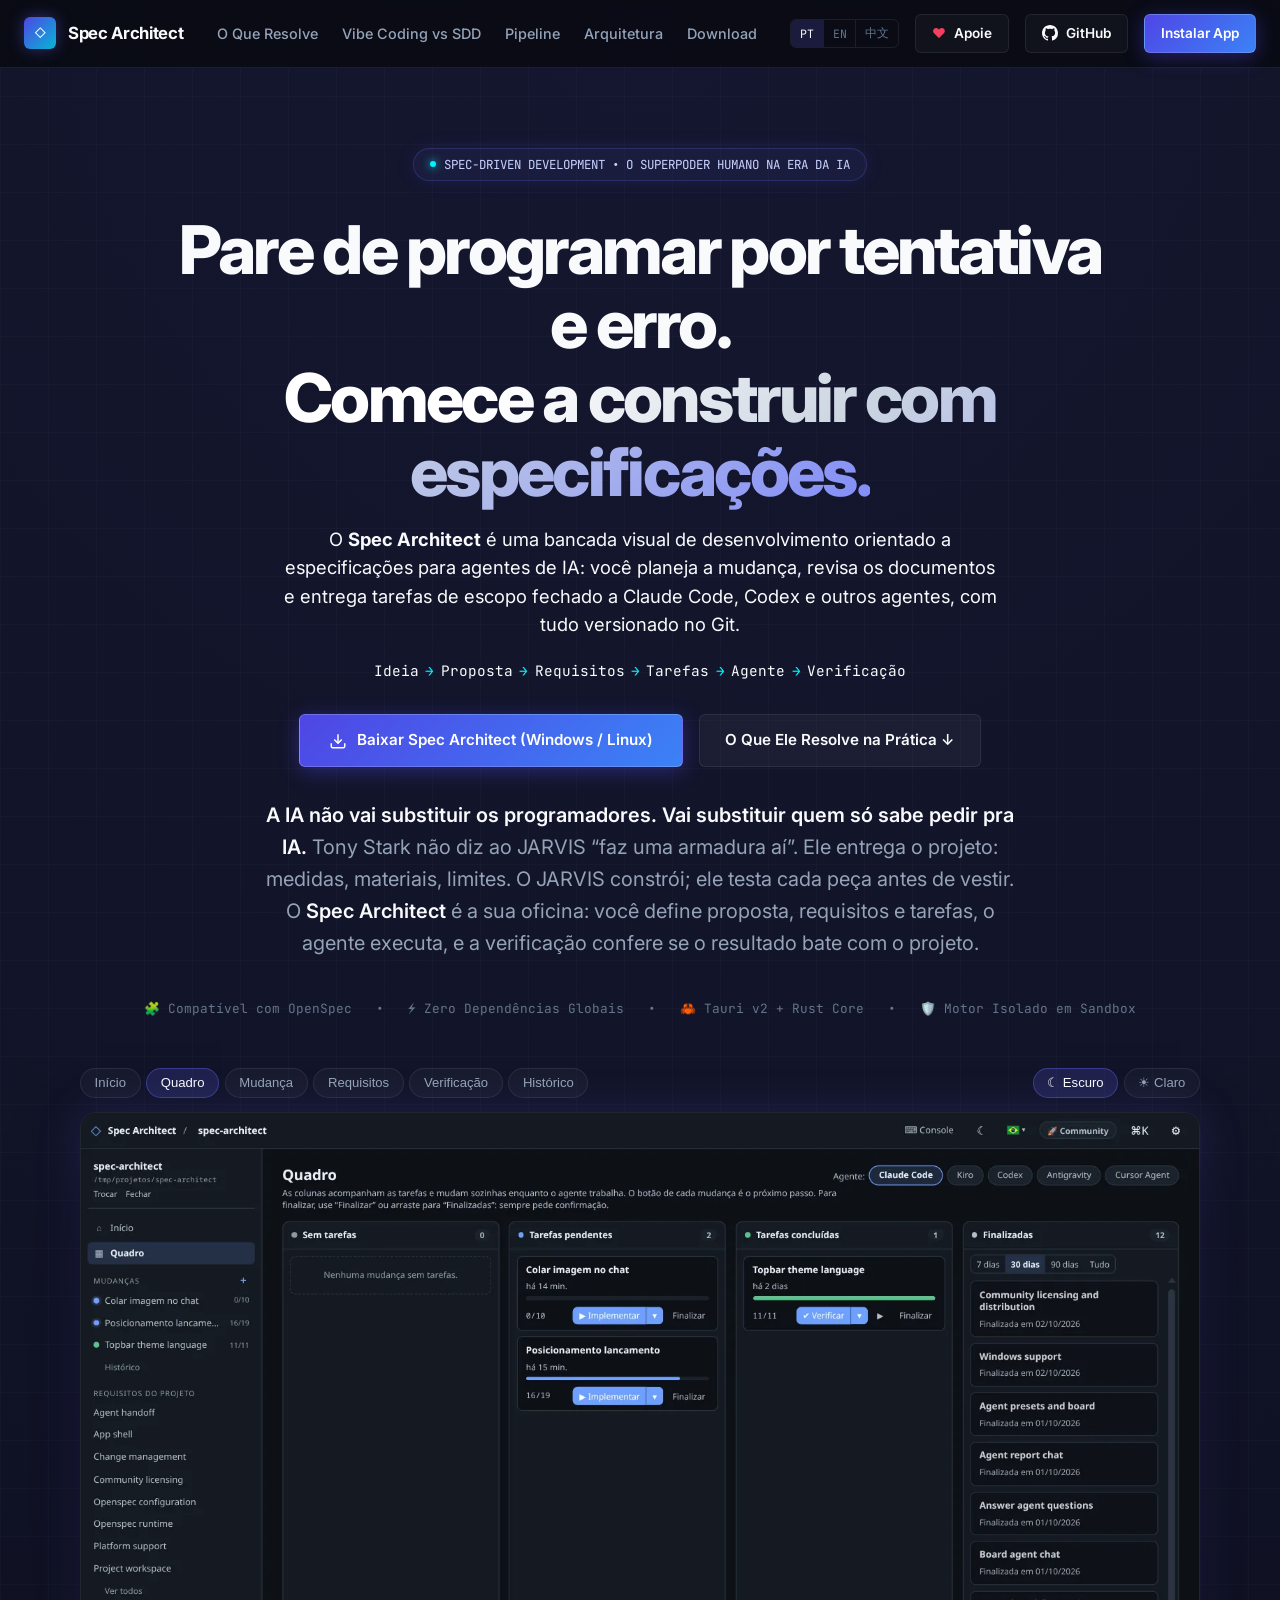
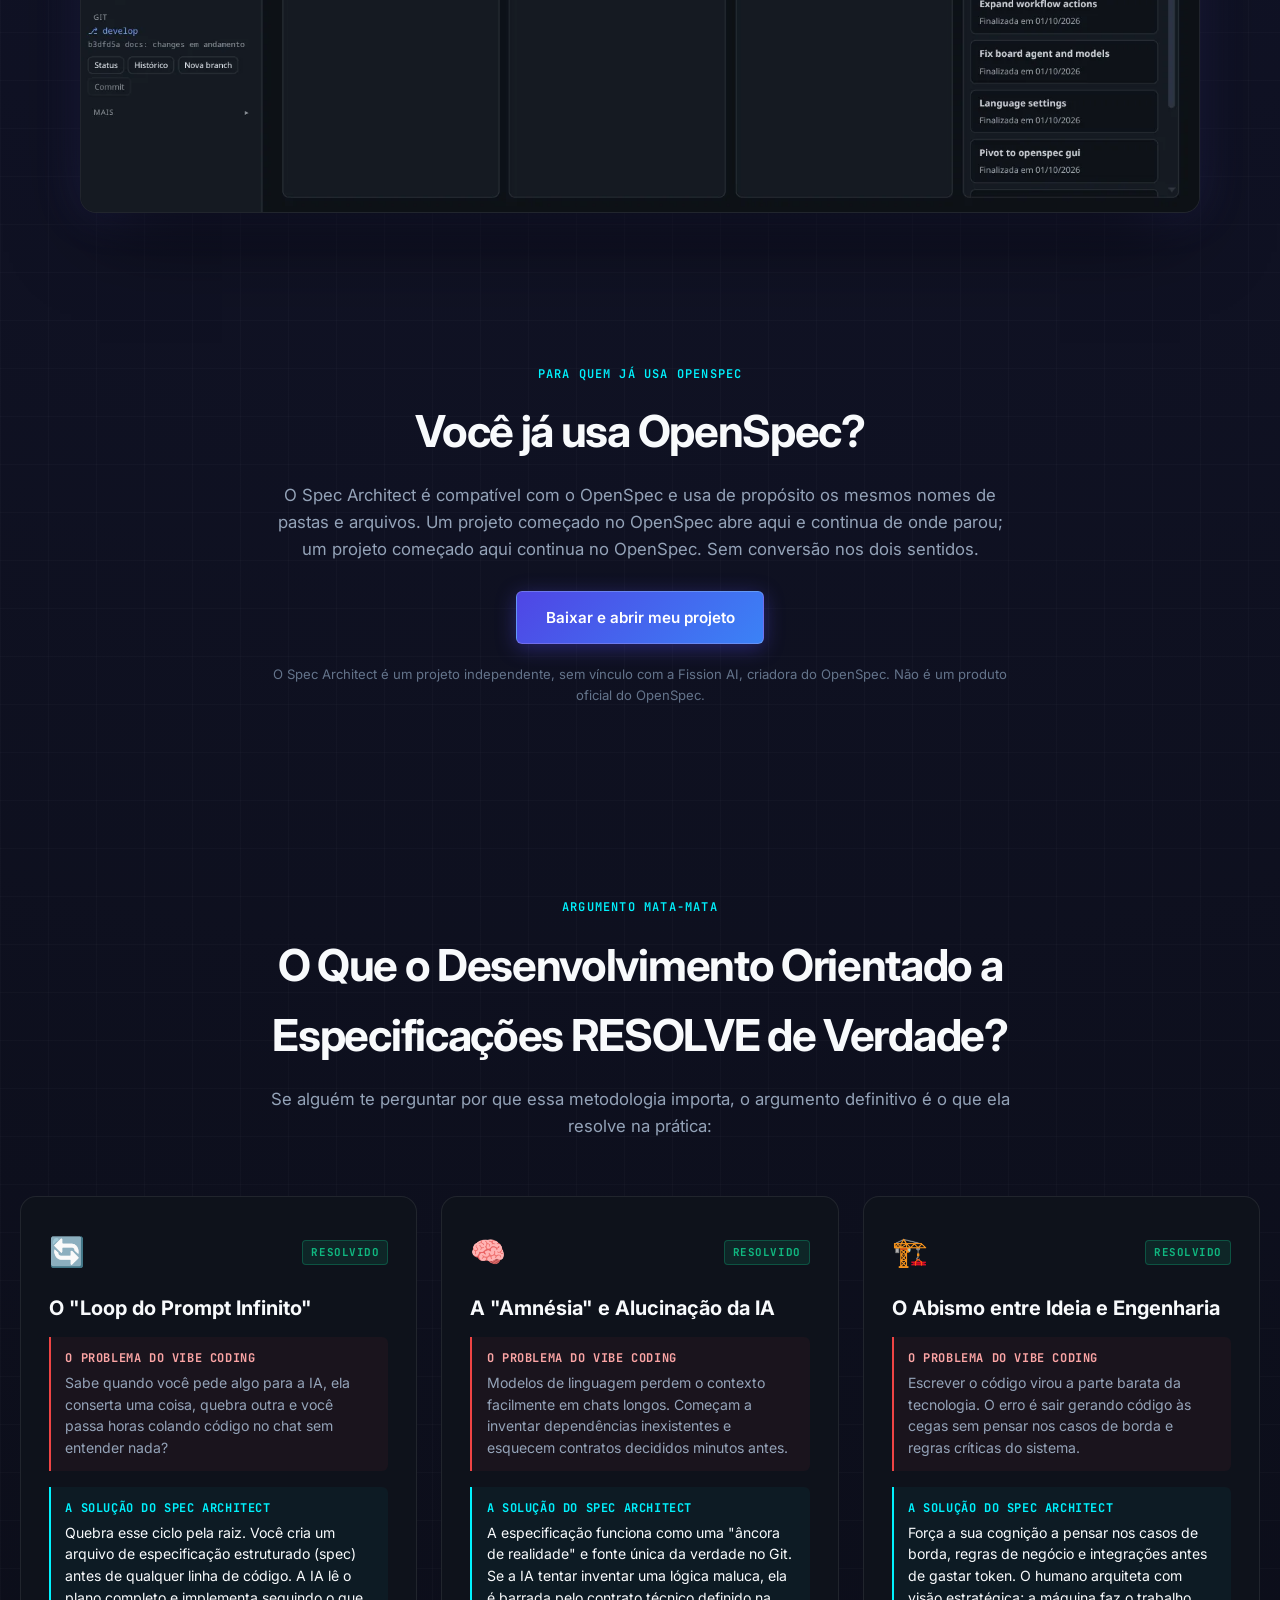
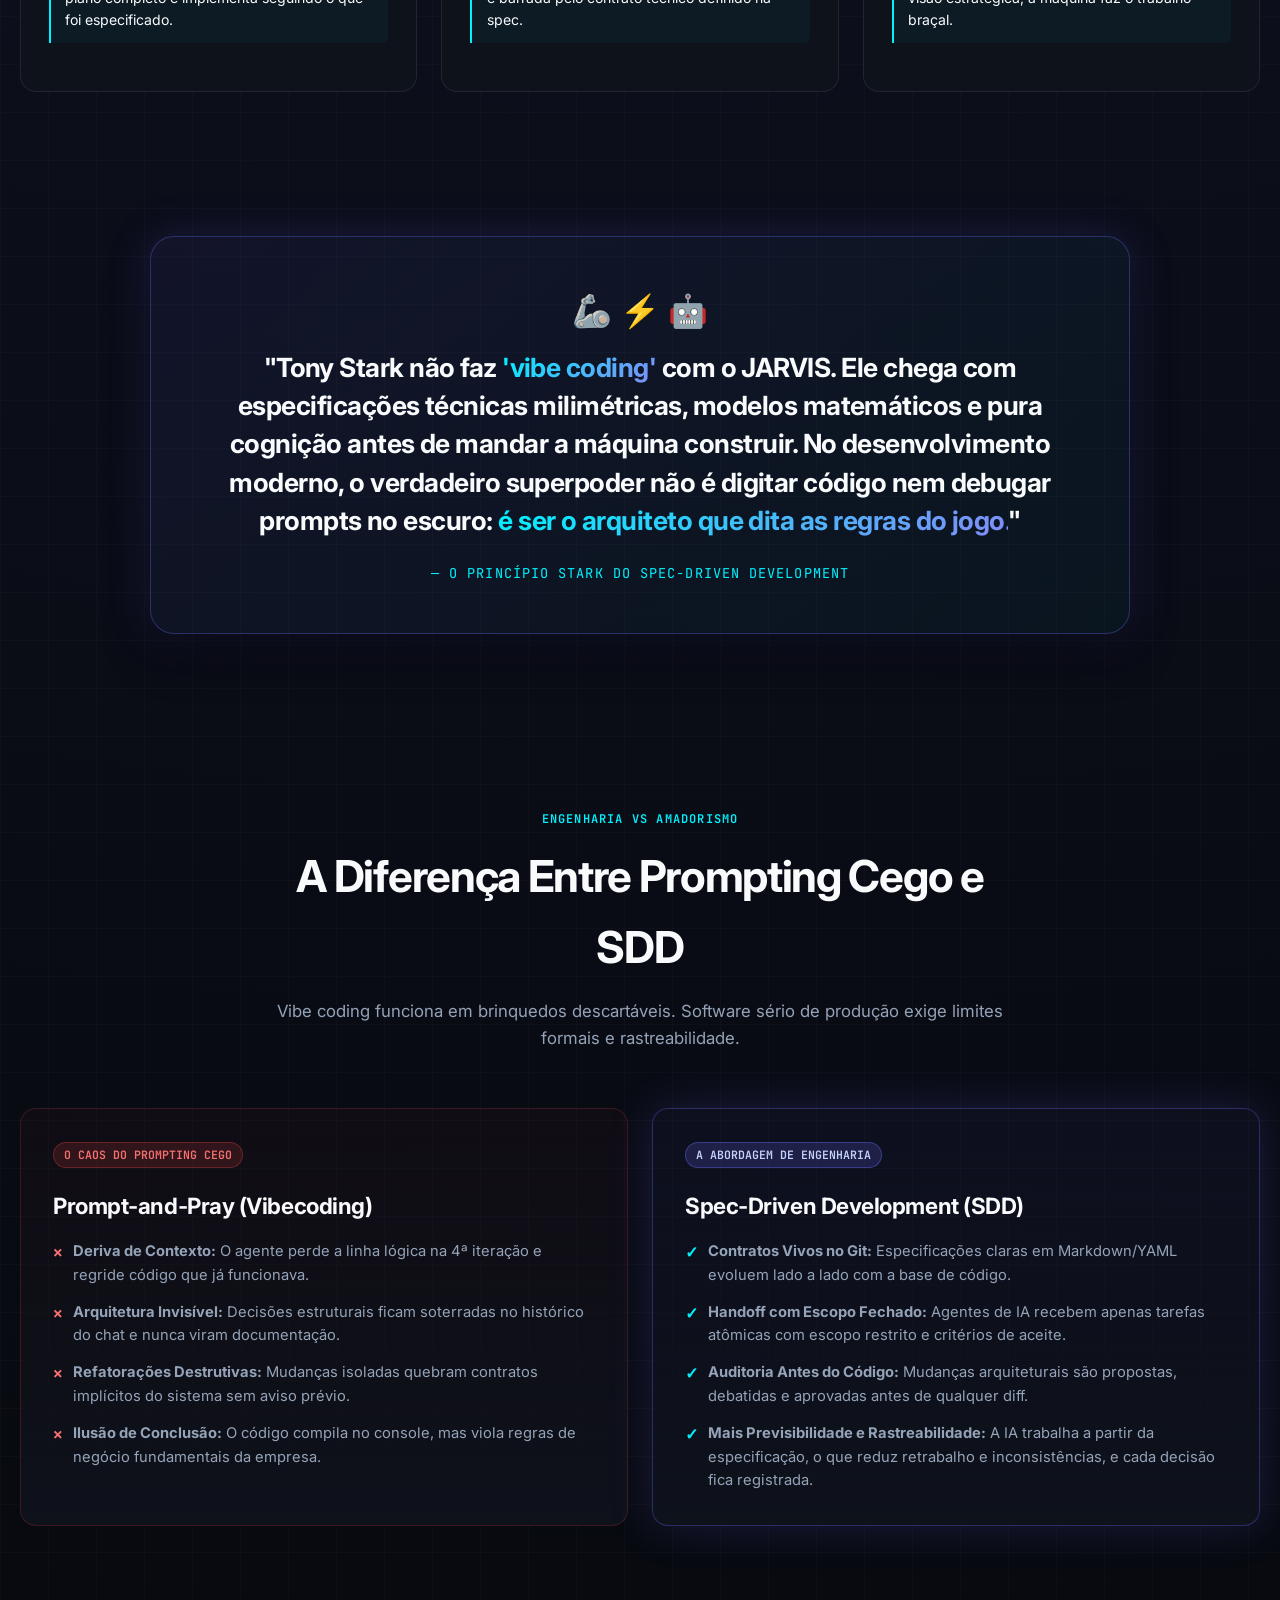
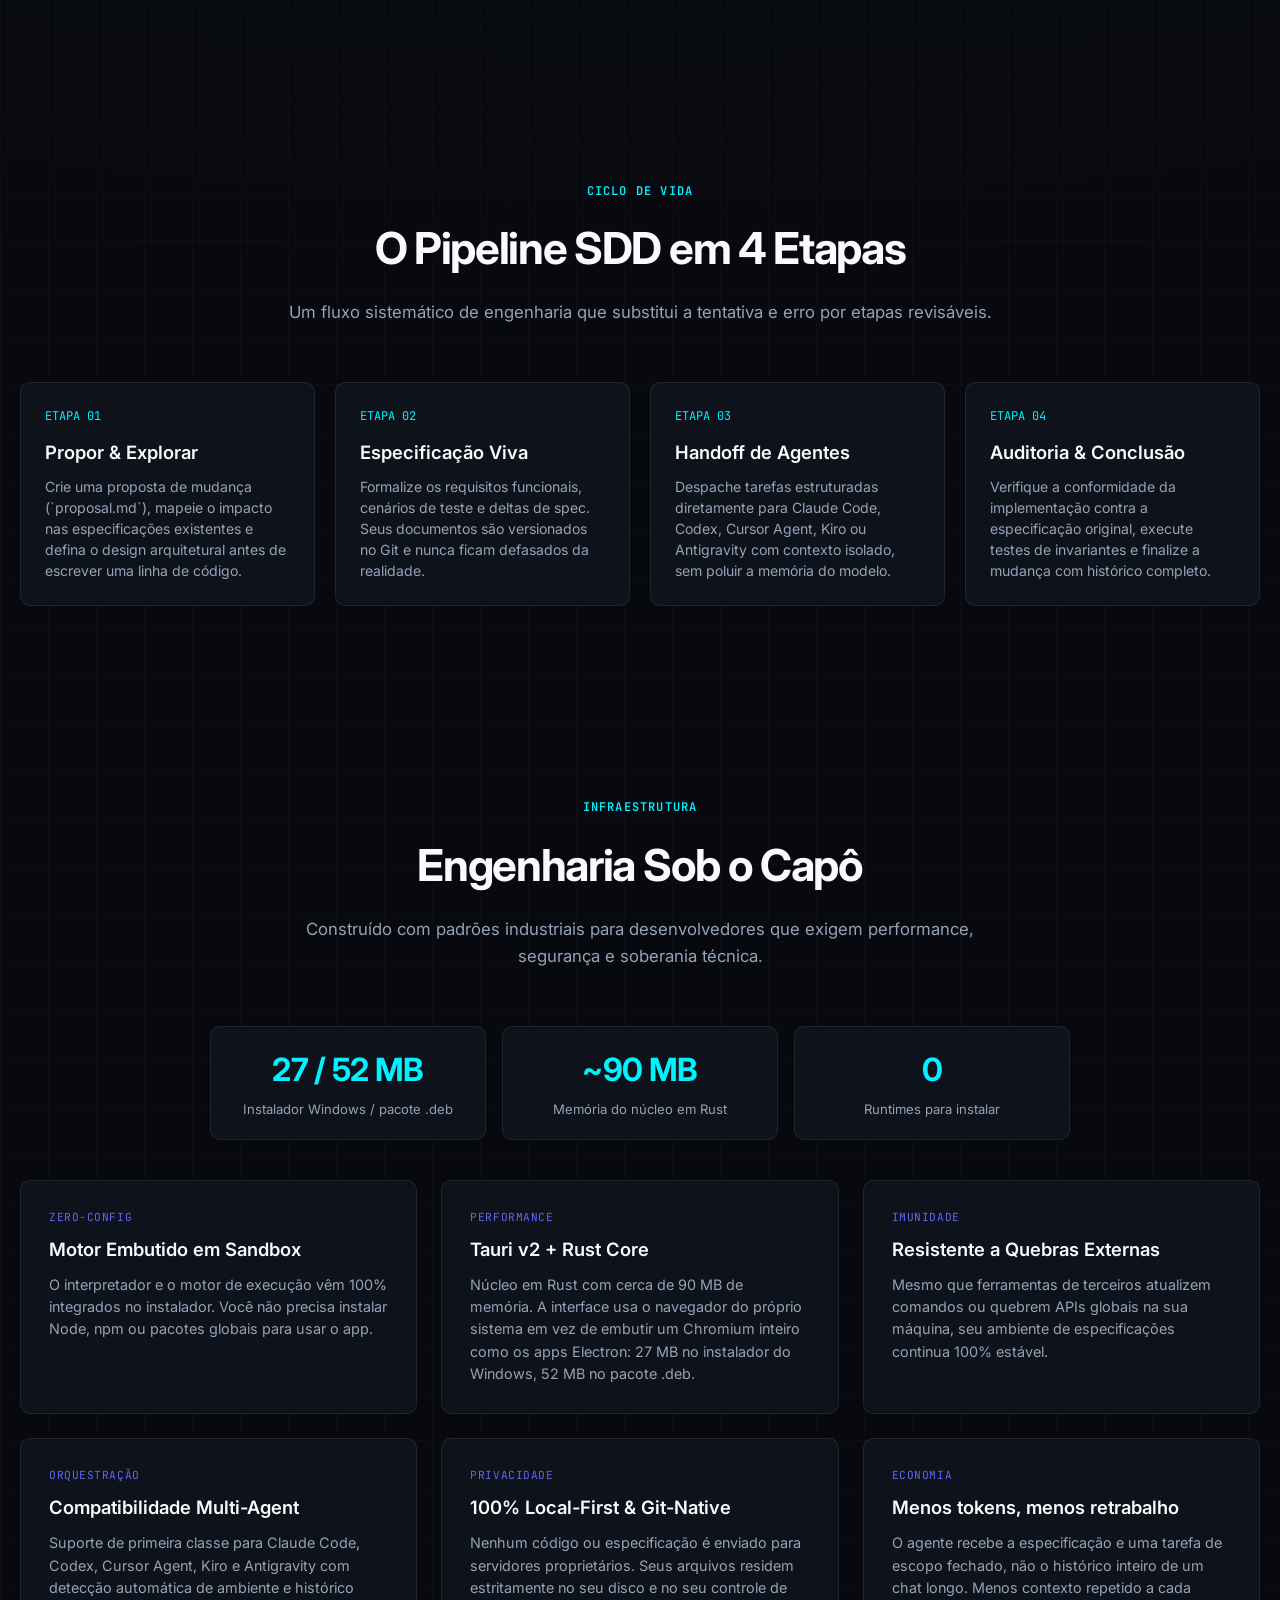
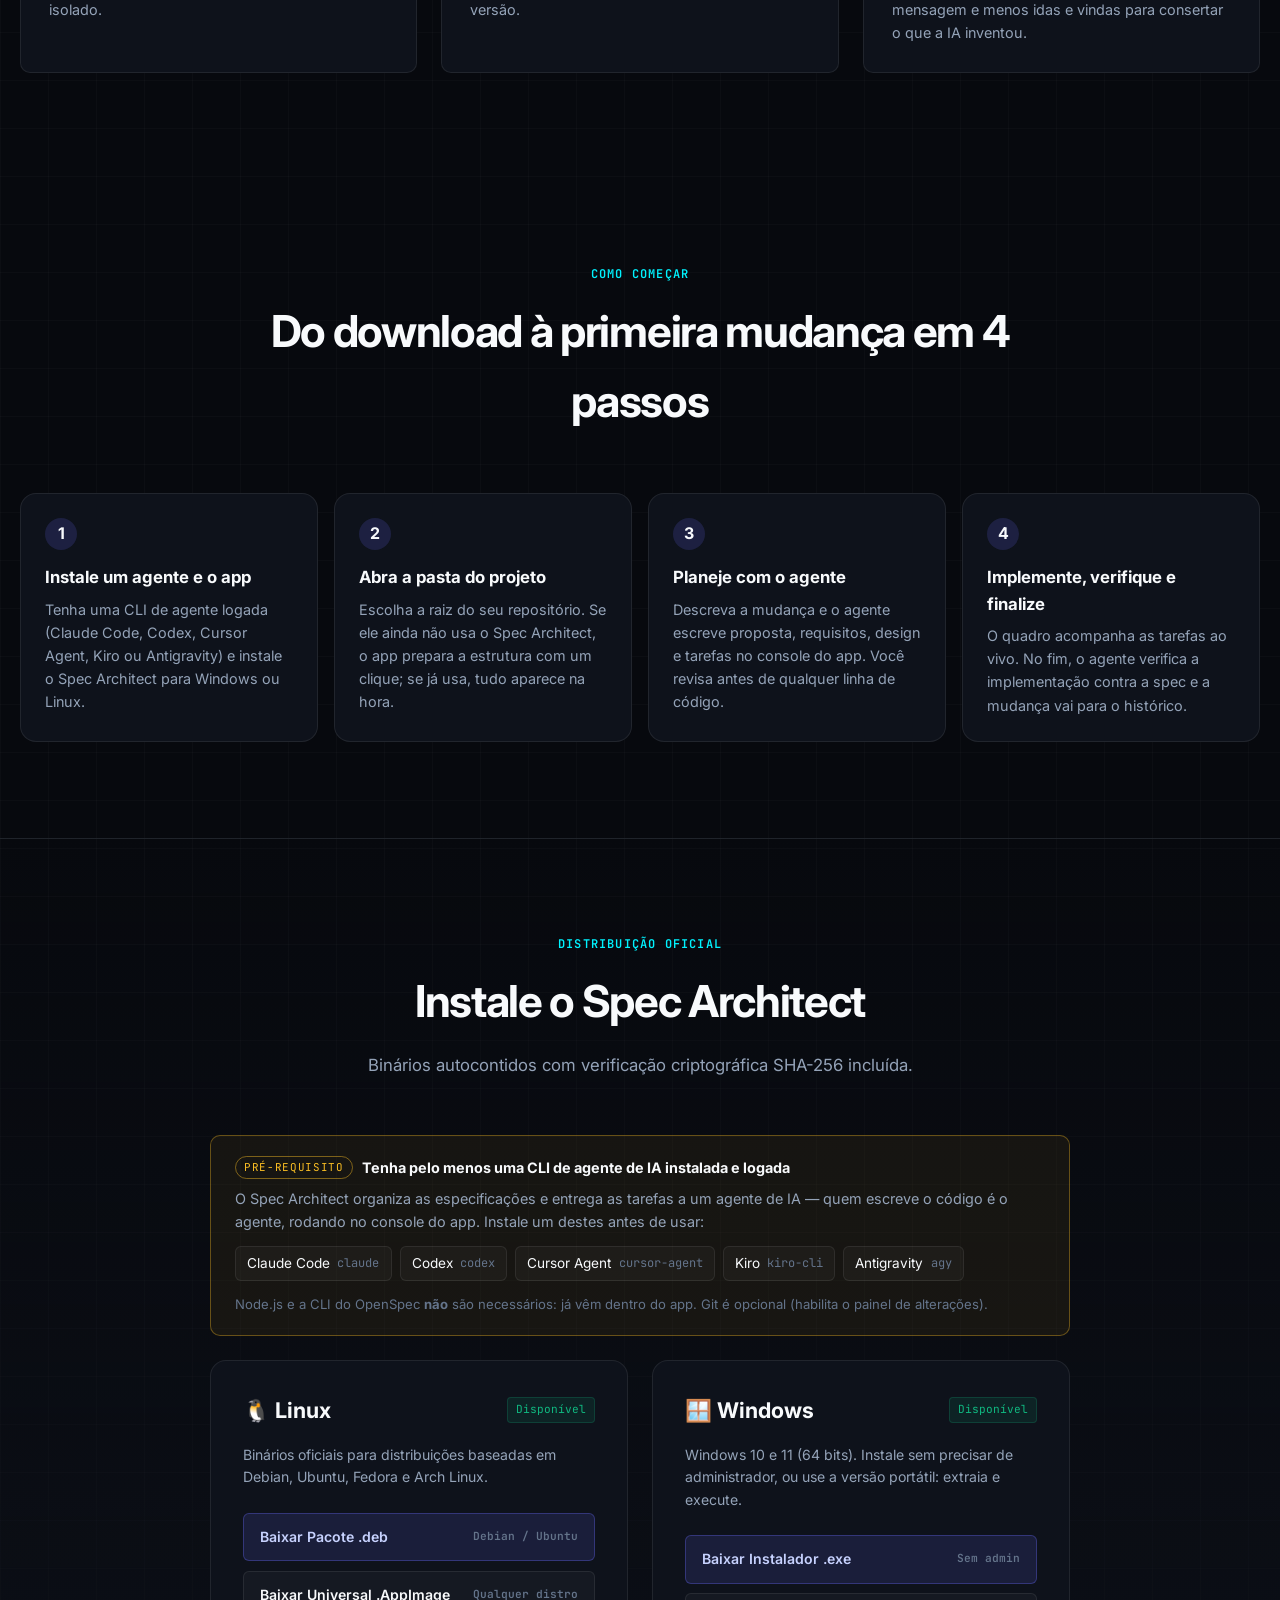
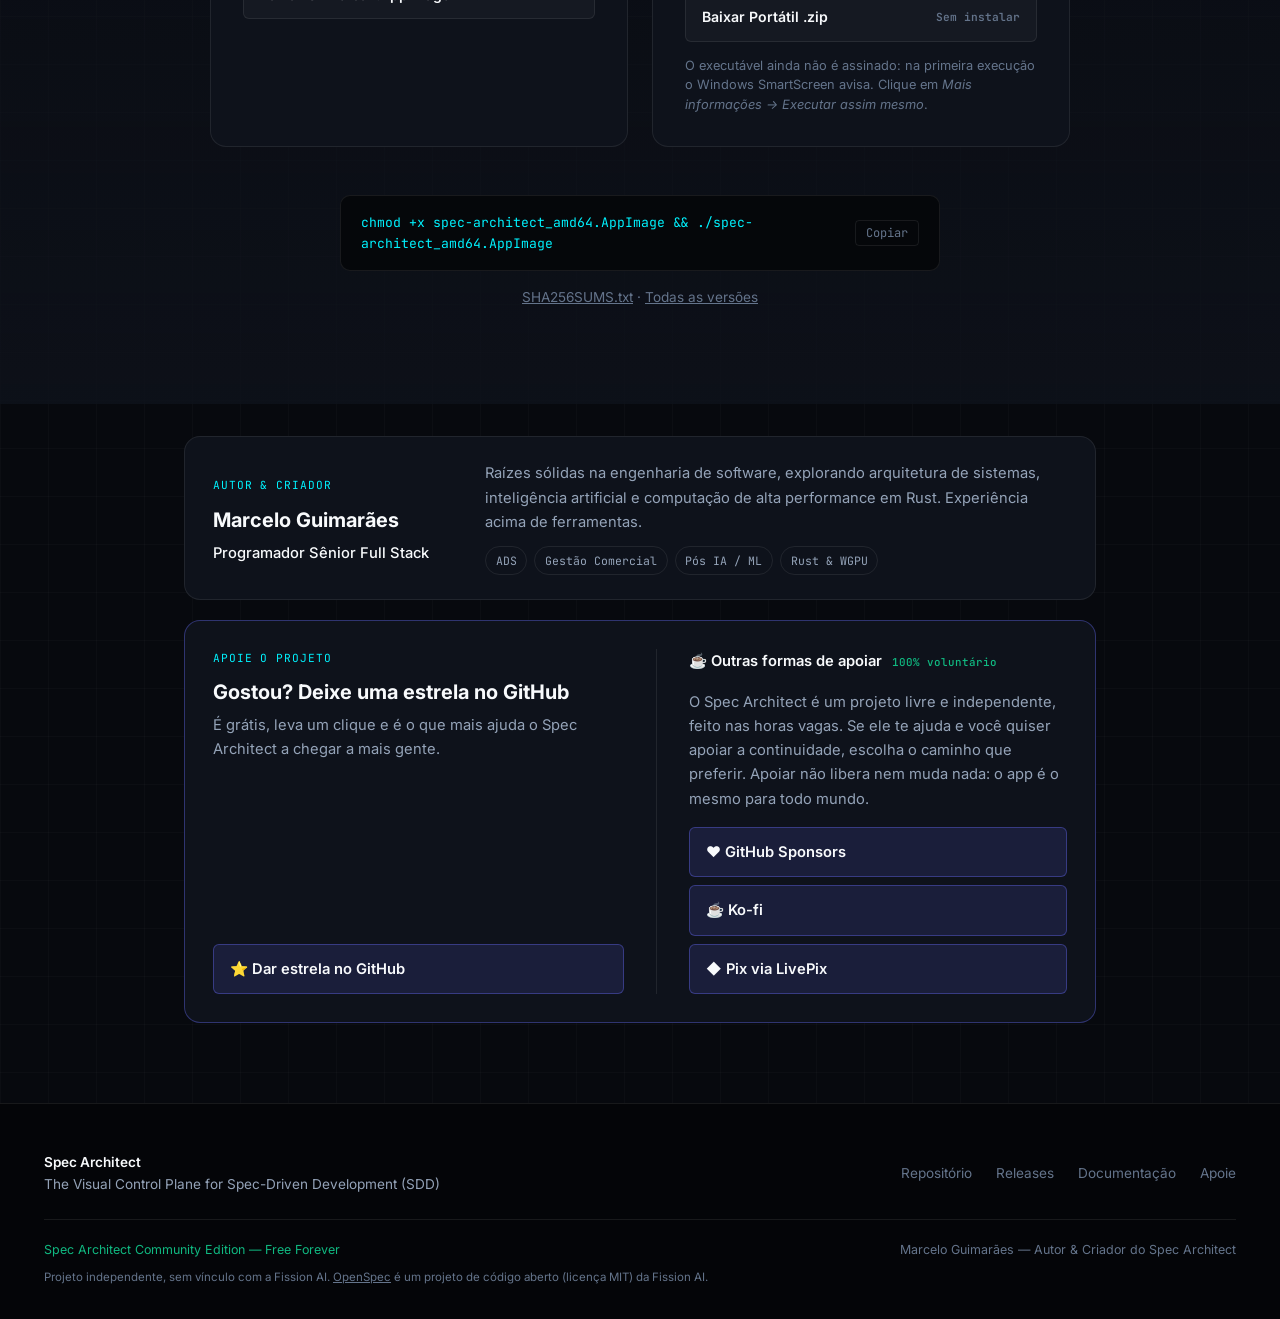
==== index.html @ 871faaf9 "chore: atualizar cache buster dos assets para o lançamento v0.4.0" ====
<!DOCTYPE html>
<html lang="pt-BR">
<head>
    <meta charset="UTF-8">
    <meta name="viewport" content="width=device-width, initial-scale=1.0">
    <title>Spec Architect — Bancada visual de Spec-Driven Development (compatível com OpenSpec)</title>
    <meta name="description" content="Spec Architect é uma bancada visual de Spec-Driven Development: conduza Claude Code, Codex e outros agentes de IA por proposta, especificação, tarefas e finalização. Compatível com projetos OpenSpec. Community Edition gratuita para Windows e Linux.">
    <meta name="keywords" content="OpenSpec, interface OpenSpec, OpenSpec GUI, Spec-Driven Development, SDD, Vibe Coding, Claude Code, Codex, Cursor Agent, Agentes de IA, Tauri v2, Rust">
    <meta property="og:title" content="Spec Architect — Bancada visual de Spec-Driven Development">
    <meta property="og:description" content="Conduza Claude Code, Codex e outros agentes de IA por proposta, especificação, tarefas e finalização. Compatível com projetos OpenSpec. Gratuito para Windows e Linux.">
    <meta property="og:type" content="website">
    <meta property="og:url" content="https://marcelofullstack.github.io/spec-architect-app/">
    <link rel="icon" href="favicon.svg" type="image/svg+xml">
    <link rel="stylesheet" href="style.css?v=20261006">
    <link rel="preconnect" href="https://fonts.googleapis.com">
    <link rel="preconnect" href="https://fonts.gstatic.com" crossorigin>
    <link href="https://fonts.googleapis.com/css2?family=Inter:wght@400;500;600;700;800&family=JetBrains+Mono:wght@400;500;600;700&display=swap" rel="stylesheet">
</head>
<body>
    <!-- Top Navigation -->
    <header class="header">
        <nav class="navbar">
            <a href="#" class="navbar-brand">
                <span class="brand-icon">◇</span>
                <span class="brand-name">Spec Architect</span>
                <span class="brand-badge">SDD Control Plane</span>
            </a>
            <div class="navbar-links">
                <a href="#o-que-resolve">O Que Resolve</a>
                <a href="#paradigma">Vibe Coding vs SDD</a>
                <a href="#pipeline">Pipeline</a>
                <a href="#engenharia">Arquitetura</a>
                <a href="#download">Download</a>
            </div>
            <div class="navbar-cta">
                <div class="lang-switch" role="group" aria-label="Idioma / Language / 语言">
                    <button type="button" data-lang="pt" lang="pt-BR">PT</button>
                    <button type="button" data-lang="en" lang="en">EN</button>
                    <button type="button" data-lang="zh" lang="zh-CN">中文</button>
                </div>
                <a href="#apoie" class="btn-nav btn-support"><span class="support-heart" aria-hidden="true">♥</span><span class="btn-support-text">Apoie</span></a>
                <a href="https://github.com/MarceloFullStack/spec-architect-app" target="_blank" class="btn-nav">
                    <svg height="16" width="16" viewBox="0 0 16 16" fill="currentColor"><path d="M8 0C3.58 0 0 3.58 0 8c0 3.54 2.29 6.53 5.47 7.59.4.07.55-.17.55-.38 0-.19-.01-.82-.01-1.49-2.01.37-2.53-.49-2.69-.94-.09-.23-.48-.94-.82-1.13-.28-.15-.68-.52-.01-.53.63-.01 1.08.58 1.23.82.72 1.21 1.87.87 2.33.66.07-.52.28-.87.51-1.07-1.78-.2-3.64-.89-3.64-3.95 0-.87.31-1.59.82-2.15-.08-.2-.36-1.02.08-2.12 0 0 .67-.21 2.2.82.64-.18 1.32-.27 2-.27.68 0 1.36.09 2 .27 1.53-1.04 2.2-.82 2.2-.82.44 1.1.16 1.92.08 2.12.51.56.82 1.27.82 2.15 0 3.07-1.87 3.75-3.65 3.95.29.25.54.73.54 1.48 0 1.07-.01 1.93-.01 2.2 0 .21.15.46.55.38A8.013 8.013 0 0016 8c0-4.42-3.58-8-8-8z"></path></svg>
                    GitHub
                </a>
                <a href="#download" class="btn-primary" style="padding: 0.45rem 1rem; font-size: 0.85rem;">Instalar App</a>
            </div>
        </nav>
    </header>

    <main>
        <!-- Hero Section -->
        <section class="hero container">
            <div class="pill-announcement">
                <span class="pill-dot"></span>
                SPEC-DRIVEN DEVELOPMENT • O SUPERPODER HUMANO NA ERA DA IA
            </div>
            
            <h1>
                Pare de programar por tentativa e erro.<br>
                <span class="gradient-text">Comece a construir com especificações.</span>
            </h1>

            <p class="hero-openspec">
                O <strong>Spec Architect</strong> é uma bancada visual de desenvolvimento orientado a especificações para agentes de IA: você planeja a mudança, revisa os documentos e entrega tarefas de escopo fechado a Claude Code, Codex e outros agentes, com tudo versionado no Git.
            </p>

            <ol class="hero-flow">
                <li>Ideia</li>
                <li>Proposta</li>
                <li>Requisitos</li>
                <li>Tarefas</li>
                <li>Agente</li>
                <li>Verificação</li>
            </ol>

            <div class="hero-actions">
                <a href="#download" class="btn-primary">
                    <svg width="18" height="18" viewBox="0 0 24 24" fill="none" stroke="currentColor" stroke-width="2"><path d="M21 15v4a2 2 0 0 1-2 2H5a2 2 0 0 1-2-2v-4"/><polyline points="7 10 12 15 17 10"/><line x1="12" y1="15" x2="12" y2="3"/></svg>
                    Baixar Spec Architect (Windows / Linux)
                </a>
                <a href="#o-que-resolve" class="btn-secondary">
                    O Que Ele Resolve na Prática ↓
                </a>
            </div>

            <p class="hero-subtitle">
                <strong>A IA não vai substituir os programadores. Vai substituir quem só sabe pedir pra IA.</strong> Tony Stark não diz ao JARVIS “faz uma armadura aí”. Ele entrega o projeto: medidas, materiais, limites. O JARVIS constrói; ele testa cada peça antes de vestir.
                O <strong>Spec Architect</strong> é a sua oficina: você define proposta, requisitos e tarefas, o agente executa, e a verificação confere se o resultado bate com o projeto.
            </p>

            <div class="hero-meta">
                <span>🧩 Compatível com OpenSpec</span>
                <span>•</span>
                <span>⚡ Zero Dependências Globais</span>
                <span>•</span>
                <span>🦀 Tauri v2 + Rust Core</span>
                <span>•</span>
                <span>🛡️ Motor Isolado em Sandbox</span>
            </div>

            <!-- Real app screens: language follows the site, theme and view are picked here -->
            <div class="screens" id="screens">
                <div class="screens-bar">
                    <div class="screens-tabs" role="tablist">
                        <button type="button" role="tab" data-view="home">Início</button>
                        <button type="button" role="tab" data-view="board" class="on">Quadro</button>
                        <button type="button" role="tab" data-view="change">Mudança</button>
                        <button type="button" role="tab" data-view="spec">Requisitos</button>
                        <button type="button" role="tab" data-view="verify">Verificação</button>
                        <button type="button" role="tab" data-view="history">Histórico</button>
                    </div>
                    <div class="screens-theme" role="group">
                        <button type="button" data-theme="dark" class="on">☾ Escuro</button>
                        <button type="button" data-theme="light">☀ Claro</button>
                    </div>
                </div>
                <div class="screens-frame">
                    <img id="screens-img" src="assets/screens/dark-pt-board.webp?v=20261006" width="1600" height="1000" alt="Spec Architect: quadro de mudanças com o progresso das tarefas de cada change">
                </div>
            </div>
        </section>

        <!-- Entry point for people who already use OpenSpec -->
        <section class="section container openspec-entry" id="openspec">
            <div class="section-header">
                <span class="section-tag">Para quem já usa OpenSpec</span>
                <h2 class="section-title">Você já usa OpenSpec?</h2>
                <p class="section-desc">
                    O Spec Architect é compatível com o OpenSpec e usa de propósito os mesmos nomes de pastas e arquivos. Um projeto começado no OpenSpec abre aqui e continua de onde parou; um projeto começado aqui continua no OpenSpec. Sem conversão nos dois sentidos.
                </p>
                <a href="#download" class="btn-primary openspec-cta">Baixar e abrir meu projeto</a>
                <p class="openspec-note">
                    O Spec Architect é um projeto independente, sem vínculo com a Fission AI, criadora do OpenSpec. Não é um produto oficial do OpenSpec.
                </p>
            </div>
        </section>

        <!-- WHAT SDD ACTUALLY SOLVES SECTION -->
        <section class="section container" id="o-que-resolve">
            <div class="section-header">
                <span class="section-tag">Argumento Mata-Mata</span>
                <h2 class="section-title">O Que o Desenvolvimento Orientado a Especificações RESOLVE de Verdade?</h2>
                <p class="section-desc">
                    Se alguém te perguntar por que essa metodologia importa, o argumento definitivo é o que ela resolve na prática:
                </p>
            </div>

            <div class="solver-grid">
                <!-- Solver Card 1 -->
                <div class="solver-card">
                    <div class="solver-header">
                        <span class="solver-icon">🔄</span>
                        <span class="solver-badge">Resolvido</span>
                    </div>
                    <h3 class="solver-title">O "Loop do Prompt Infinito"</h3>
                    
                    <div class="solver-block problem">
                        <strong>O Problema do Vibe Coding</strong>
                        Sabe quando você pede algo para a IA, ela conserta uma coisa, quebra outra e você passa horas colando código no chat sem entender nada?
                    </div>

                    <div class="solver-block solution">
                        <strong>A Solução do Spec Architect</strong>
                        Quebra esse ciclo pela raiz. Você cria um arquivo de especificação estruturado (spec) antes de qualquer linha de código. A IA lê o plano completo e implementa seguindo o que foi especificado.
                    </div>
                </div>

                <!-- Solver Card 2 -->
                <div class="solver-card">
                    <div class="solver-header">
                        <span class="solver-icon">🧠</span>
                        <span class="solver-badge">Resolvido</span>
                    </div>
                    <h3 class="solver-title">A "Amnésia" e Alucinação da IA</h3>
                    
                    <div class="solver-block problem">
                        <strong>O Problema do Vibe Coding</strong>
                        Modelos de linguagem perdem o contexto facilmente em chats longos. Começam a inventar dependências inexistentes e esquecem contratos decididos minutos antes.
                    </div>

                    <div class="solver-block solution">
                        <strong>A Solução do Spec Architect</strong>
                        A especificação funciona como uma "âncora de realidade" e fonte única da verdade no Git. Se a IA tentar inventar uma lógica maluca, ela é barrada pelo contrato técnico definido na spec.
                    </div>
                </div>

                <!-- Solver Card 3 -->
                <div class="solver-card">
                    <div class="solver-header">
                        <span class="solver-icon">🏗️</span>
                        <span class="solver-badge">Resolvido</span>
                    </div>
                    <h3 class="solver-title">O Abismo entre Ideia e Engenharia</h3>
                    
                    <div class="solver-block problem">
                        <strong>O Problema do Vibe Coding</strong>
                        Escrever o código virou a parte barata da tecnologia. O erro é sair gerando código às cegas sem pensar nos casos de borda e regras críticas do sistema.
                    </div>

                    <div class="solver-block solution">
                        <strong>A Solução do Spec Architect</strong>
                        Força a sua cognição a pensar nos casos de borda, regras de negócio e integrações antes de gastar token. O humano arquiteta com visão estratégica; a máquina faz o trabalho braçal.
                    </div>
                </div>
            </div>
        </section>

        <!-- Manifesto Quote Card -->
        <section class="manifesto-section container">
            <div class="manifesto-card">
                <div style="font-size: 2rem; margin-bottom: 0.75rem;">🦾 ⚡ 🤖</div>
                <p class="manifesto-quote">
                    "Tony Stark não faz <em>'vibe coding'</em> com o JARVIS. Ele chega com especificações técnicas milimétricas, modelos matemáticos e pura cognição antes de mandar a máquina construir. 
                    No desenvolvimento moderno, o verdadeiro superpoder não é digitar código nem debugar prompts no escuro: <em>é ser o arquiteto que dita as regras do jogo.</em>"
                </p>
                <div class="manifesto-author">— O Princípio Stark do Spec-Driven Development</div>
            </div>
        </section>

        <!-- The Paradigm Section: Vibecoding vs SDD -->
        <section class="section container" id="paradigma">
            <div class="section-header">
                <span class="section-tag">Engenharia vs Amadorismo</span>
                <h2 class="section-title">A Diferença Entre Prompting Cego e SDD</h2>
                <p class="section-desc">
                    Vibe coding funciona em brinquedos descartáveis. Software sério de produção exige limites formais e rastreabilidade.
                </p>
            </div>

            <div class="comparison-grid">
                <!-- Vibecoding (The Bad) -->
                <div class="comp-card bad">
                    <span class="comp-badge">O Caos do Prompting Cego</span>
                    <h3>Prompt-and-Pray (Vibecoding)</h3>
                    <ul class="comp-list">
                        <li>
                            <span class="comp-icon">✕</span>
                            <span><strong>Deriva de Contexto:</strong> O agente perde a linha lógica na 4ª iteração e regride código que já funcionava.</span>
                        </li>
                        <li>
                            <span class="comp-icon">✕</span>
                            <span><strong>Arquitetura Invisível:</strong> Decisões estruturais ficam soterradas no histórico do chat e nunca viram documentação.</span>
                        </li>
                        <li>
                            <span class="comp-icon">✕</span>
                            <span><strong>Refatorações Destrutivas:</strong> Mudanças isoladas quebram contratos implícitos do sistema sem aviso prévio.</span>
                        </li>
                        <li>
                            <span class="comp-icon">✕</span>
                            <span><strong>Ilusão de Conclusão:</strong> O código compila no console, mas viola regras de negócio fundamentais da empresa.</span>
                        </li>
                    </ul>
                </div>

                <!-- SDD (The Good) -->
                <div class="comp-card good">
                    <span class="comp-badge">A Abordagem de Engenharia</span>
                    <h3>Spec-Driven Development (SDD)</h3>
                    <ul class="comp-list">
                        <li>
                            <span class="comp-icon">✓</span>
                            <span><strong>Contratos Vivos no Git:</strong> Especificações claras em Markdown/YAML evoluem lado a lado com a base de código.</span>
                        </li>
                        <li>
                            <span class="comp-icon">✓</span>
                            <span><strong>Handoff com Escopo Fechado:</strong> Agentes de IA recebem apenas tarefas atômicas com escopo restrito e critérios de aceite.</span>
                        </li>
                        <li>
                            <span class="comp-icon">✓</span>
                            <span><strong>Auditoria Antes do Código:</strong> Mudanças arquiteturais são propostas, debatidas e aprovadas antes de qualquer diff.</span>
                        </li>
                        <li>
                            <span class="comp-icon">✓</span>
                            <span><strong>Mais Previsibilidade e Rastreabilidade:</strong> A IA trabalha a partir da especificação, o que reduz retrabalho e inconsistências, e cada decisão fica registrada.</span>
                        </li>
                    </ul>
                </div>
            </div>
        </section>

        <!-- The 4-Step SDD Pipeline -->
        <section class="section container" id="pipeline">
            <div class="section-header">
                <span class="section-tag">Ciclo de Vida</span>
                <h2 class="section-title">O Pipeline SDD em 4 Etapas</h2>
                <p class="section-desc">
                    Um fluxo sistemático de engenharia que substitui a tentativa e erro por etapas revisáveis.
                </p>
            </div>

            <div class="pipeline-grid">
                <div class="pipeline-step">
                    <span class="step-num">ETAPA 01</span>
                    <h3 class="step-title">Propor & Explorar</h3>
                    <p class="step-desc">
                        Crie uma proposta de mudança (`proposal.md`), mapeie o impacto nas especificações existentes e defina o design arquitetural antes de escrever uma linha de código.
                    </p>
                </div>
                <div class="pipeline-step">
                    <span class="step-num">ETAPA 02</span>
                    <h3 class="step-title">Especificação Viva</h3>
                    <p class="step-desc">
                        Formalize os requisitos funcionais, cenários de teste e deltas de spec. Seus documentos são versionados no Git e nunca ficam defasados da realidade.
                    </p>
                </div>
                <div class="pipeline-step">
                    <span class="step-num">ETAPA 03</span>
                    <h3 class="step-title">Handoff de Agentes</h3>
                    <p class="step-desc">
                        Despache tarefas estruturadas diretamente para Claude Code, Codex, Cursor Agent, Kiro ou Antigravity com contexto isolado, sem poluir a memória do modelo.
                    </p>
                </div>
                <div class="pipeline-step">
                    <span class="step-num">ETAPA 04</span>
                    <h3 class="step-title">Auditoria & Conclusão</h3>
                    <p class="step-desc">
                        Verifique a conformidade da implementação contra a especificação original, execute testes de invariantes e finalize a mudança com histórico completo.
                    </p>
                </div>
            </div>
        </section>

        <!-- Engineering & Architecture Section -->
        <section class="section container" id="engenharia">
            <div class="section-header">
                <span class="section-tag">Infraestrutura</span>
                <h2 class="section-title">Engenharia Sob o Capô</h2>
                <p class="section-desc">
                    Construído com padrões industriais para desenvolvedores que exigem performance, segurança e soberania técnica.
                </p>
            </div>

            <div class="perf-stats">
                <div><strong>27 / 52 MB</strong><span>Instalador Windows / pacote .deb</span></div>
                <div><strong>~90 MB</strong><span>Memória do núcleo em Rust</span></div>
                <div><strong>0</strong><span>Runtimes para instalar</span></div>
            </div>

            <div class="features-grid">
                <div class="feat-card">
                    <div class="feat-tag">Zero-Config</div>
                    <h3>Motor Embutido em Sandbox</h3>
                    <p>O interpretador e o motor de execução vêm 100% integrados no instalador. Você não precisa instalar Node, npm ou pacotes globais para usar o app.</p>
                </div>
                <div class="feat-card">
                    <div class="feat-tag">Performance</div>
                    <h3>Tauri v2 + Rust Core</h3>
                    <p>Núcleo em Rust com cerca de 90 MB de memória. A interface usa o navegador do próprio sistema em vez de embutir um Chromium inteiro como os apps Electron: 27 MB no instalador do Windows, 52 MB no pacote .deb.</p>
                </div>
                <div class="feat-card">
                    <div class="feat-tag">Imunidade</div>
                    <h3>Resistente a Quebras Externas</h3>
                    <p>Mesmo que ferramentas de terceiros atualizem comandos ou quebrem APIs globais na sua máquina, seu ambiente de especificações continua 100% estável.</p>
                </div>
                <div class="feat-card">
                    <div class="feat-tag">Orquestração</div>
                    <h3>Compatibilidade Multi-Agent</h3>
                    <p>Suporte de primeira classe para Claude Code, Codex, Cursor Agent, Kiro e Antigravity com detecção automática de ambiente e histórico isolado.</p>
                </div>
                <div class="feat-card">
                    <div class="feat-tag">Privacidade</div>
                    <h3>100% Local-First & Git-Native</h3>
                    <p>Nenhum código ou especificação é enviado para servidores proprietários. Seus arquivos residem estritamente no seu disco e no seu controle de versão.</p>
                </div>
                <div class="feat-card">
                    <div class="feat-tag">Economia</div>
                    <h3>Menos tokens, menos retrabalho</h3>
                    <p>O agente recebe a especificação e uma tarefa de escopo fechado, não o histórico inteiro de um chat longo. Menos contexto repetido a cada mensagem e menos idas e vindas para consertar o que a IA inventou.</p>
                </div>
            </div>
        </section>

        <!-- Getting started -->
        <section class="section container howto" id="como-usar">
            <div class="section-header">
                <span class="section-tag">Como começar</span>
                <h2 class="section-title">Do download à primeira mudança em 4 passos</h2>
            </div>
            <ol class="howto-steps">
                <li>
                    <span class="howto-num">1</span>
                    <h3>Instale um agente e o app</h3>
                    <p>Tenha uma CLI de agente logada (Claude Code, Codex, Cursor Agent, Kiro ou Antigravity) e instale o Spec Architect para Windows ou Linux.</p>
                </li>
                <li>
                    <span class="howto-num">2</span>
                    <h3>Abra a pasta do projeto</h3>
                    <p>Escolha a raiz do seu repositório. Se ele ainda não usa o Spec Architect, o app prepara a estrutura com um clique; se já usa, tudo aparece na hora.</p>
                </li>
                <li>
                    <span class="howto-num">3</span>
                    <h3>Planeje com o agente</h3>
                    <p>Descreva a mudança e o agente escreve proposta, requisitos, design e tarefas no console do app. Você revisa antes de qualquer linha de código.</p>
                </li>
                <li>
                    <span class="howto-num">4</span>
                    <h3>Implemente, verifique e finalize</h3>
                    <p>O quadro acompanha as tarefas ao vivo. No fim, o agente verifica a implementação contra a spec e a mudança vai para o histórico.</p>
                </li>
            </ol>
        </section>

        <!-- Download Section -->
        <section class="download-section" id="download">
            <div class="container">
                <div class="section-header">
                    <span class="section-tag">Distribuição Oficial</span>
                    <h2 class="section-title">Instale o Spec Architect</h2>
                    <p class="section-desc">
                        Binários autocontidos com verificação criptográfica SHA-256 incluída.
                    </p>
                    <p class="section-desc dl-version" id="dl-version" hidden></p>
                </div>

                <div class="dl-requirements">
                    <div class="dl-req-head">
                        <span class="dl-req-tag">Pré-requisito</span>
                        <strong>Tenha pelo menos uma CLI de agente de IA instalada e logada</strong>
                    </div>
                    <p>O Spec Architect organiza as especificações e entrega as tarefas a um agente de IA — quem escreve o código é o agente, rodando no console do app. Instale um destes antes de usar:</p>
                    <ul class="dl-req-list">
                        <li><span>Claude Code</span><code>claude</code></li>
                        <li><span>Codex</span><code>codex</code></li>
                        <li><span>Cursor Agent</span><code>cursor-agent</code></li>
                        <li><span>Kiro</span><code>kiro-cli</code></li>
                        <li><span>Antigravity</span><code>agy</code></li>
                    </ul>
                    <p class="dl-req-foot">Node.js e a CLI do OpenSpec <strong>não</strong> são necessários: já vêm dentro do app. Git é opcional (habilita o painel de alterações).</p>
                </div>

                <div class="download-cards">
                    <!-- Linux Card -->
                    <div class="dl-card">
                        <div class="dl-header">
                            <span class="dl-os">🐧 Linux</span>
                            <span class="dl-badge">Disponível</span>
                        </div>
                        <p class="dl-desc">Binários oficiais para distribuições baseadas em Debian, Ubuntu, Fedora e Arch Linux.</p>
                        <div class="dl-actions">
                            <a href="https://github.com/MarceloFullStack/spec-architect-app/releases/latest/download/spec-architect_amd64.deb" class="dl-btn primary" data-asset="spec-architect_amd64.deb">
                                <span>Baixar Pacote .deb</span>
                                <span class="dl-meta">Debian / Ubuntu</span>
                            </a>
                            <a href="https://github.com/MarceloFullStack/spec-architect-app/releases/latest/download/spec-architect_amd64.AppImage" class="dl-btn secondary" data-asset="spec-architect_amd64.AppImage">
                                <span>Baixar Universal .AppImage</span>
                                <span class="dl-meta">Qualquer distro</span>
                            </a>
                        </div>
                    </div>

                    <!-- Windows Card -->
                    <div class="dl-card">
                        <div class="dl-header">
                            <span class="dl-os">🪟 Windows</span>
                            <span class="dl-badge">Disponível</span>
                        </div>
                        <p class="dl-desc">Windows 10 e 11 (64 bits). Instale sem precisar de administrador, ou use a versão portátil: extraia e execute.</p>
                        <div class="dl-actions">
                            <a href="https://github.com/MarceloFullStack/spec-architect-app/releases/latest/download/spec-architect_x64-setup.exe" class="dl-btn primary" data-asset="spec-architect_x64-setup.exe">
                                <span>Baixar Instalador .exe</span>
                                <span class="dl-meta">Sem admin</span>
                            </a>
                            <a href="https://github.com/MarceloFullStack/spec-architect-app/releases/latest/download/spec-architect_x64-portable.zip" class="dl-btn secondary" data-asset="spec-architect_x64-portable.zip">
                                <span>Baixar Portátil .zip</span>
                                <span class="dl-meta">Sem instalar</span>
                            </a>
                        </div>
                        <p class="dl-note">O executável ainda não é assinado: na primeira execução o Windows SmartScreen avisa. Clique em <em>Mais informações → Executar assim mesmo</em>.</p>
                    </div>
                </div>

                <!-- Terminal Quick Run -->
                <div class="quick-install">
                    <span class="code-snippet">chmod +x spec-architect_amd64.AppImage &amp;&amp; ./spec-architect_amd64.AppImage</span>
                    <button class="copy-btn" onclick="navigator.clipboard.writeText('chmod +x spec-architect_amd64.AppImage && ./spec-architect_amd64.AppImage'); this.innerText=t('copied'); setTimeout(() => this.innerText=t('copy'), 2000);">Copiar</button>
                </div>
                <p class="dl-checksum"><a href="https://github.com/MarceloFullStack/spec-architect-app/releases/latest/download/SHA256SUMS.txt">SHA256SUMS.txt</a> · <a href="https://github.com/MarceloFullStack/spec-architect-app/releases">Todas as versões</a></p>
            </div>
        </section>

        <!-- Author & support -->
        <section class="support-section" id="apoie">
            <div class="container support-wrap">
                <div class="support-author">
                    <div class="support-author-head">
                        <span class="support-tag">Autor &amp; Criador</span>
                        <h3 class="support-name">Marcelo Guimarães</h3>
                        <p class="support-role">Programador Sênior Full Stack</p>
                    </div>
                    <div class="support-author-body">
                        <p>Raízes sólidas na engenharia de software, explorando arquitetura de sistemas, inteligência artificial e computação de alta performance em Rust. Experiência acima de ferramentas.</p>
                        <ul class="support-chips">
                            <li>ADS</li>
                            <li>Gestão Comercial</li>
                            <li>Pós IA / ML</li>
                            <li>Rust &amp; WGPU</li>
                        </ul>
                    </div>
                </div>

                <div class="support-card support-card-accent">
                    <div class="support-col">
                        <span class="support-tag">Apoie o projeto</span>
                        <h3 class="support-name">Gostou? Deixe uma estrela no GitHub</h3>
                        <p>É grátis, leva um clique e é o que mais ajuda o Spec Architect a chegar a mais gente.</p>
                        <a class="support-star" href="https://github.com/MarceloFullStack/spec-architect-app" target="_blank" rel="noopener noreferrer">
                            <span>⭐ Dar estrela no GitHub</span>
                            <span class="support-star-count" id="star-count" hidden></span>
                        </a>
                    </div>

                    <div class="support-col support-more">
                        <p class="support-more-title">☕ Outras formas de apoiar <span>100% voluntário</span></p>
                        <p>O Spec Architect é um projeto livre e independente, feito nas horas vagas. Se ele te ajuda e você quiser apoiar a continuidade, escolha o caminho que preferir. Apoiar não libera nem muda nada: o app é o mesmo para todo mundo.</p>
                        <div class="support-links">
                            <a class="support-star" href="https://github.com/sponsors/MarceloFullStack" target="_blank" rel="noopener noreferrer">♥ GitHub Sponsors</a>
                            <a class="support-star" href="https://ko-fi.com/marcelofullstack" target="_blank" rel="noopener noreferrer">☕ Ko-fi</a>
                            <a class="support-star" href="https://livepix.gg/marcelofullstack" target="_blank" rel="noopener noreferrer">◆ Pix via LivePix</a>
                        </div>
                    </div>
                </div>
            </div>
        </section>

        <!-- Footer -->
        <footer class="footer">
            <div class="container">
                <div class="footer-top">
                    <div>
                        <div class="footer-brand">Spec Architect</div>
                        <div class="footer-copy">The Visual Control Plane for Spec-Driven Development (SDD)</div>
                    </div>
                    <div class="footer-links">
                    <a href="https://github.com/MarceloFullStack/spec-architect-app" target="_blank">Repositório</a>
                    <a href="https://github.com/MarceloFullStack/spec-architect-app/releases" target="_blank">Releases</a>
                    <a href="https://github.com/MarceloFullStack/spec-architect-app/blob/master/README.md" target="_blank">Documentação</a>
                    <a href="#apoie">Apoie</a>
                </div>
                </div>
                <div class="footer-bottom">
                    <div class="footer-edition">Spec Architect Community Edition — Free Forever</div>
                    <div class="footer-author">Marcelo Guimarães — Autor &amp; Criador do Spec Architect</div>
                    <div class="footer-note">Projeto independente, sem vínculo com a Fission AI. <a href="https://github.com/Fission-AI/OpenSpec" target="_blank" rel="noopener">OpenSpec</a> é um projeto de código aberto (licença MIT) da Fission AI.</div>
                </div>
            </div>
        </footer>
    </main>

    <script src="i18n.js?v=20261006"></script>
    <script src="app.js?v=20261006"></script>
</body>
</html>
---- style.css ----
/* ==========================================================================
   Spec Architect — Engineering & SDD Dark Theme
   High-precision Developer Aesthetic (Linear / Raycast / Vercel inspirated)
   ========================================================================== */

:root {
    --bg-base: #07090e;
    --bg-surface: #0e121b;
    --bg-surface-elevated: #151b27;
    --bg-card: rgba(14, 18, 27, 0.85);
    
    --border-subtle: rgba(255, 255, 255, 0.08);
    --border-hover: rgba(255, 255, 255, 0.18);
    --border-accent: rgba(99, 102, 241, 0.4);
    
    --accent-cyan: #00f2fe;
    --accent-indigo: #6366f1;
    --accent-blue: #3b82f6;
    --accent-emerald: #10b981;
    --accent-amber: #f59e0b;
    --accent-rose: #f43f5e;
    
    --text-primary: #f8fafc;
    --text-secondary: #94a3b8;
    --text-muted: #64748b;
    
    --font-sans: 'Inter', -apple-system, BlinkMacSystemFont, 'Segoe UI', Roboto, sans-serif;
    --font-mono: 'JetBrains Mono', 'Fira Code', 'SF Mono', Consolas, monospace;
    
    --glow-cyan: 0 0 35px rgba(0, 242, 254, 0.15);
    --glow-indigo: 0 0 45px rgba(99, 102, 241, 0.2);
    --radius-sm: 6px;
    --radius-md: 10px;
    --radius-lg: 16px;
    --radius-xl: 24px;
    
    --transition: all 0.25s cubic-bezier(0.16, 1, 0.3, 1);
}

/* Reset & Base */
*, *::before, *::after {
    margin: 0;
    padding: 0;
    box-sizing: border-box;
}

html {
    scroll-behavior: smooth;
    background-color: var(--bg-base);
}

body {
    font-family: var(--font-sans);
    background-color: var(--bg-base);
    color: var(--text-primary);
    line-height: 1.6;
    -webkit-font-smoothing: antialiased;
    overflow-x: hidden;
    position: relative;
    background-image: 
        radial-gradient(circle at 50% 0%, rgba(99, 102, 241, 0.15) 0%, transparent 55%),
        linear-gradient(to right, rgba(255, 255, 255, 0.02) 1px, transparent 1px),
        linear-gradient(to bottom, rgba(255, 255, 255, 0.02) 1px, transparent 1px);
    background-size: 100% 100%, 48px 48px, 48px 48px;
}

/* Header & Navbar */
.header {
    position: sticky;
    top: 0;
    z-index: 1000;
    background: rgba(7, 9, 14, 0.75);
    backdrop-filter: blur(16px);
    -webkit-backdrop-filter: blur(16px);
    border-bottom: 1px solid var(--border-subtle);
}

.navbar {
    max-width: 1320px;
    margin: 0 auto;
    padding: 0.9rem 1.5rem;
    display: flex;
    justify-content: space-between;
    align-items: center;
    gap: 1.5rem;
}

/* Menu items never wrap or get squeezed; the layout switches instead (see the media queries) */
.navbar-brand,
.navbar-cta,
.navbar-links a,
.navbar-cta > a,
.lang-switch button {
    white-space: nowrap;
    flex-shrink: 0;
}

.navbar-brand {
    display: flex;
    align-items: center;
    gap: 0.75rem;
    text-decoration: none;
    color: var(--text-primary);
}

.brand-icon {
    width: 32px;
    height: 32px;
    border-radius: var(--radius-sm);
    background: linear-gradient(135deg, #4f46e5 0%, #06b6d4 100%);
    display: flex;
    align-items: center;
    justify-content: center;
    font-family: var(--font-mono);
    font-size: 1.1rem;
    font-weight: 700;
    color: #fff;
    box-shadow: 0 0 16px rgba(99, 102, 241, 0.4);
}

.brand-name {
    font-size: 1.05rem;
    font-weight: 700;
    letter-spacing: -0.02em;
    color: var(--text-primary);
}

.brand-badge {
    font-family: var(--font-mono);
    font-size: 0.65rem;
    font-weight: 600;
    text-transform: uppercase;
    padding: 2px 7px;
    border-radius: 999px;
    background: rgba(99, 102, 241, 0.15);
    border: 1px solid rgba(99, 102, 241, 0.3);
    color: #a5b4fc;
    letter-spacing: 0.05em;
}

.navbar-links {
    display: flex;
    align-items: center;
    gap: 1.5rem;
}

.navbar-links a {
    text-decoration: none;
    color: var(--text-secondary);
    font-size: 0.9rem;
    font-weight: 500;
    transition: var(--transition);
}

.navbar-links a:hover {
    color: var(--text-primary);
}

.navbar-cta {
    display: flex;
    align-items: center;
    gap: 1rem;
}

.btn-nav {
    display: inline-flex;
    align-items: center;
    gap: 0.5rem;
    font-size: 0.85rem;
    font-weight: 600;
    padding: 0.45rem 1rem;
    border-radius: var(--radius-sm);
    text-decoration: none;
    transition: var(--transition);
    border: 1px solid var(--border-subtle);
    color: var(--text-primary);
    background: rgba(255, 255, 255, 0.03);
}

.btn-nav:hover {
    background: rgba(255, 255, 255, 0.08);
    border-color: var(--border-hover);
}

.btn-support .support-heart {
    color: #f43f5e;
}

/* Container */
.container {
    max-width: 1240px;
    margin: 0 auto;
    padding: 0 1.5rem;
}

/* Hero Section */
.hero {
    padding: 5rem 0 3.5rem;
    text-align: center;
    position: relative;
}

.pill-announcement {
    display: inline-flex;
    align-items: center;
    gap: 0.5rem;
    padding: 0.35rem 1rem;
    border-radius: 999px;
    background: rgba(99, 102, 241, 0.08);
    border: 1px solid rgba(99, 102, 241, 0.25);
    font-family: var(--font-mono);
    font-size: 0.78rem;
    color: #c7d2fe;
    margin-bottom: 2rem;
    box-shadow: 0 0 20px rgba(99, 102, 241, 0.1);
}

.pill-dot {
    width: 6px;
    height: 6px;
    border-radius: 50%;
    background-color: var(--accent-cyan);
    box-shadow: 0 0 8px var(--accent-cyan);
    animation: pulse 2s infinite;
}

@keyframes pulse {
    0%, 100% { opacity: 1; transform: scale(1); }
    50% { opacity: 0.4; transform: scale(0.85); }
}

.hero h1 {
    font-size: clamp(2.4rem, 5.5vw, 4.2rem);
    font-weight: 800;
    line-height: 1.1;
    letter-spacing: -0.04em;
    margin-bottom: 1.25rem;
    max-width: 950px;
    margin-left: auto;
    margin-right: auto;
}

.gradient-text {
    background: linear-gradient(135deg, #ffffff 20%, #cbd5e1 50%, #818cf8 100%);
    -webkit-background-clip: text;
    -webkit-text-fill-color: transparent;
}

.hero-subtitle {
    font-size: clamp(1.05rem, 2vw, 1.25rem);
    color: var(--text-secondary);
    max-width: 760px;
    margin: 0 auto 2.5rem;
    line-height: 1.6;
}

.hero-subtitle strong {
    color: var(--text-primary);
    font-weight: 600;
}

.hero-actions {
    display: flex;
    justify-content: center;
    align-items: center;
    gap: 1rem;
    flex-wrap: wrap;
    margin-bottom: 2rem;
}

.btn-primary {
    display: inline-flex;
    align-items: center;
    gap: 0.6rem;
    padding: 0.85rem 1.8rem;
    background: linear-gradient(135deg, #4f46e5 0%, #3b82f6 100%);
    color: #fff;
    font-weight: 600;
    font-size: 0.95rem;
    border-radius: var(--radius-sm);
    text-decoration: none;
    box-shadow: 0 4px 20px rgba(79, 70, 229, 0.4);
    transition: var(--transition);
    border: 1px solid rgba(255, 255, 255, 0.2);
}

.btn-primary:hover {
    transform: translateY(-2px);
    box-shadow: 0 8px 30px rgba(79, 70, 229, 0.6);
}

.btn-secondary {
    display: inline-flex;
    align-items: center;
    gap: 0.6rem;
    padding: 0.85rem 1.6rem;
    background: rgba(255, 255, 255, 0.04);
    color: var(--text-primary);
    font-weight: 600;
    font-size: 0.95rem;
    border-radius: var(--radius-sm);
    text-decoration: none;
    border: 1px solid var(--border-subtle);
    transition: var(--transition);
}

.btn-secondary:hover {
    background: rgba(255, 255, 255, 0.08);
    border-color: var(--border-hover);
    transform: translateY(-2px);
}

.hero-meta {
    display: flex;
    justify-content: center;
    align-items: center;
    gap: 1.5rem;
    font-family: var(--font-mono);
    font-size: 0.8rem;
    color: var(--text-muted);
}

.hero-meta span {
    display: inline-flex;
    align-items: center;
    gap: 0.4rem;
}

/* Blueprint / App Interface Mockup */
.mockup-wrapper {
    margin: 3.5rem auto 0;
    max-width: 1100px;
    position: relative;
}

.mockup-glow {
    position: absolute;
    top: -20px;
    left: 5%;
    right: 5%;
    height: 350px;
    background: radial-gradient(ellipse at center, rgba(99, 102, 241, 0.25) 0%, transparent 70%);
    filter: blur(50px);
    z-index: 0;
    pointer-events: none;
}

.app-window {
    position: relative;
    z-index: 1;
    background: var(--bg-surface);
    border: 1px solid var(--border-subtle);
    border-radius: var(--radius-lg);
    box-shadow: 0 25px 60px -15px rgba(0, 0, 0, 0.8), 0 0 0 1px rgba(255, 255, 255, 0.06);
    overflow: hidden;
    text-align: left;
}

.window-header {
    background: var(--bg-surface-elevated);
    padding: 0.75rem 1rem;
    display: flex;
    align-items: center;
    justify-content: space-between;
    border-bottom: 1px solid var(--border-subtle);
}

.window-controls {
    display: flex;
    gap: 6px;
}

.control-dot {
    width: 10px;
    height: 10px;
    border-radius: 50%;
}
.control-dot.red { background-color: #ef4444; }
.control-dot.yellow { background-color: #f59e0b; }
.control-dot.green { background-color: #10b981; }

.window-title {
    font-family: var(--font-mono);
    font-size: 0.75rem;
    color: var(--text-muted);
    letter-spacing: 0.02em;
}

.window-actions {
    display: flex;
    gap: 0.5rem;
}

.status-badge {
    display: inline-flex;
    align-items: center;
    gap: 0.35rem;
    font-family: var(--font-mono);
    font-size: 0.7rem;
    padding: 2px 8px;
    border-radius: 4px;
    background: rgba(16, 185, 129, 0.1);
    color: var(--accent-emerald);
    border: 1px solid rgba(16, 185, 129, 0.2);
}

.window-body {
    display: grid;
    grid-template-columns: 240px 1fr 300px;
    min-height: 480px;
    background: #090c13;
}

@media (max-width: 900px) {
    .window-body {
        grid-template-columns: 1fr;
    }
    .window-sidebar, .window-terminal {
        display: none;
    }
}

.window-sidebar {
    background: rgba(14, 18, 27, 0.6);
    border-right: 1px solid var(--border-subtle);
    padding: 1rem;
    font-family: var(--font-mono);
    font-size: 0.8rem;
}

.sidebar-heading {
    text-transform: uppercase;
    font-size: 0.68rem;
    color: var(--text-muted);
    letter-spacing: 0.08em;
    margin-bottom: 0.75rem;
}

.tree-item {
    display: flex;
    align-items: center;
    gap: 0.5rem;
    padding: 0.35rem 0.5rem;
    border-radius: 4px;
    color: var(--text-secondary);
    margin-bottom: 2px;
}

.tree-item.active {
    background: rgba(99, 102, 241, 0.15);
    color: var(--text-primary);
    border-left: 2px solid var(--accent-indigo);
}

.window-main {
    padding: 1.25rem 1.5rem;
    overflow-y: auto;
}

.kanban-board {
    display: grid;
    grid-template-columns: repeat(3, 1fr);
    gap: 1rem;
    margin-top: 1rem;
}

.kanban-col {
    background: rgba(21, 27, 39, 0.5);
    border: 1px solid var(--border-subtle);
    border-radius: var(--radius-sm);
    padding: 0.75rem;
}

.col-header {
    display: flex;
    justify-content: space-between;
    align-items: center;
    font-size: 0.75rem;
    font-family: var(--font-mono);
    color: var(--text-muted);
    margin-bottom: 0.75rem;
    text-transform: uppercase;
}

.col-count {
    background: rgba(255, 255, 255, 0.06);
    padding: 1px 6px;
    border-radius: 99px;
}

.spec-card {
    background: var(--bg-surface);
    border: 1px solid var(--border-subtle);
    border-radius: var(--radius-sm);
    padding: 0.85rem;
    margin-bottom: 0.6rem;
    transition: var(--transition);
}

.spec-card:hover {
    border-color: var(--border-hover);
    transform: translateY(-1px);
}

.spec-card-tag {
    font-family: var(--font-mono);
    font-size: 0.65rem;
    color: var(--accent-cyan);
    margin-bottom: 0.35rem;
}

.spec-card-title {
    font-size: 0.85rem;
    font-weight: 600;
    color: var(--text-primary);
    margin-bottom: 0.35rem;
}

.spec-card-meta {
    display: flex;
    justify-content: space-between;
    align-items: center;
    font-size: 0.72rem;
    color: var(--text-muted);
    font-family: var(--font-mono);
}

.agent-avatar {
    display: inline-flex;
    align-items: center;
    gap: 0.25rem;
    color: #c7d2fe;
}

.window-terminal {
    background: #05070a;
    border-left: 1px solid var(--border-subtle);
    padding: 1rem;
    font-family: var(--font-mono);
    font-size: 0.75rem;
}

.terminal-line {
    margin-bottom: 0.4rem;
    line-height: 1.4;
}
.terminal-line.cmd { color: var(--accent-cyan); }
.terminal-line.info { color: var(--text-secondary); }
.terminal-line.success { color: var(--accent-emerald); }
.terminal-line.ai { color: #a5b4fc; }

/* Section Title */
.section {
    padding: 6rem 0;
    position: relative;
}

.section-header {
    text-align: center;
    max-width: 750px;
    margin: 0 auto 3.5rem;
}

.section-tag {
    font-family: var(--font-mono);
    font-size: 0.75rem;
    font-weight: 600;
    text-transform: uppercase;
    letter-spacing: 0.1em;
    color: var(--accent-cyan);
    margin-bottom: 0.75rem;
    display: block;
}

.section-title {
    font-size: clamp(2rem, 3.5vw, 2.75rem);
    font-weight: 700;
    letter-spacing: -0.03em;
    margin-bottom: 1rem;
    color: var(--text-primary);
}

.section-desc {
    font-size: 1.05rem;
    color: var(--text-secondary);
}

/* Comparison Cards (Vibecoding vs SDD) */
.comparison-grid {
    display: grid;
    grid-template-columns: 1fr 1fr;
    gap: 1.5rem;
    margin-bottom: 4rem;
}

@media (max-width: 768px) {
    .comparison-grid {
        grid-template-columns: 1fr;
    }
}

.comp-card {
    background: var(--bg-surface);
    border: 1px solid var(--border-subtle);
    border-radius: var(--radius-lg);
    padding: 2rem;
    position: relative;
}

.comp-card.bad {
    border-color: rgba(239, 68, 68, 0.2);
    background: linear-gradient(180deg, rgba(239, 68, 68, 0.03) 0%, var(--bg-surface) 100%);
}

.comp-card.good {
    border-color: rgba(99, 102, 241, 0.35);
    background: linear-gradient(180deg, rgba(99, 102, 241, 0.05) 0%, var(--bg-surface) 100%);
    box-shadow: var(--glow-indigo);
}

.comp-badge {
    display: inline-block;
    font-family: var(--font-mono);
    font-size: 0.72rem;
    font-weight: 600;
    text-transform: uppercase;
    padding: 3px 10px;
    border-radius: 99px;
    margin-bottom: 1.25rem;
}

.comp-card.bad .comp-badge {
    background: rgba(239, 68, 68, 0.15);
    color: #f87171;
    border: 1px solid rgba(239, 68, 68, 0.3);
}

.comp-card.good .comp-badge {
    background: rgba(99, 102, 241, 0.2);
    color: #c7d2fe;
    border: 1px solid rgba(99, 102, 241, 0.4);
}

.comp-card h3 {
    font-size: 1.4rem;
    margin-bottom: 1rem;
    letter-spacing: -0.02em;
}

.comp-list {
    list-style: none;
    display: flex;
    flex-direction: column;
    gap: 0.85rem;
}

.comp-list li {
    display: flex;
    align-items: flex-start;
    gap: 0.65rem;
    font-size: 0.92rem;
    color: var(--text-secondary);
}

.comp-icon {
    font-family: var(--font-mono);
    font-weight: 700;
    font-size: 1rem;
    flex-shrink: 0;
}
.comp-card.bad .comp-icon { color: #f87171; }
.comp-card.good .comp-icon { color: var(--accent-cyan); }

/* Lifecycle Pipeline */
.pipeline-grid {
    display: grid;
    grid-template-columns: repeat(4, 1fr);
    gap: 1.25rem;
}

@media (max-width: 992px) {
    .pipeline-grid {
        grid-template-columns: repeat(2, 1fr);
    }
}

@media (max-width: 576px) {
    .pipeline-grid {
        grid-template-columns: 1fr;
    }
}

.pipeline-step {
    background: var(--bg-surface);
    border: 1px solid var(--border-subtle);
    border-radius: var(--radius-md);
    padding: 1.5rem;
    position: relative;
    transition: var(--transition);
}

.pipeline-step:hover {
    border-color: var(--border-accent);
    transform: translateY(-2px);
}

.step-num {
    font-family: var(--font-mono);
    font-size: 0.75rem;
    color: var(--accent-cyan);
    margin-bottom: 0.75rem;
    display: block;
}

.step-title {
    font-size: 1.15rem;
    font-weight: 600;
    margin-bottom: 0.5rem;
    color: var(--text-primary);
}

.step-desc {
    font-size: 0.88rem;
    color: var(--text-secondary);
    line-height: 1.5;
}

/* Feature Grid */
.features-grid {
    display: grid;
    grid-template-columns: repeat(3, 1fr);
    gap: 1.5rem;
}

@media (max-width: 900px) {
    .features-grid {
        grid-template-columns: repeat(2, 1fr);
    }
}

@media (max-width: 600px) {
    .features-grid {
        grid-template-columns: 1fr;
    }
}

.feat-card {
    background: var(--bg-surface);
    border: 1px solid var(--border-subtle);
    border-radius: var(--radius-md);
    padding: 1.75rem;
    transition: var(--transition);
}

.feat-card:hover {
    border-color: var(--border-hover);
    transform: translateY(-2px);
    background: var(--bg-surface-elevated);
}

.feat-tag {
    font-family: var(--font-mono);
    font-size: 0.7rem;
    color: var(--accent-indigo);
    text-transform: uppercase;
    letter-spacing: 0.05em;
    margin-bottom: 0.5rem;
}

.feat-card h3 {
    font-size: 1.15rem;
    font-weight: 600;
    margin-bottom: 0.6rem;
    color: var(--text-primary);
}

.feat-card p {
    font-size: 0.9rem;
    color: var(--text-secondary);
    line-height: 1.55;
}

/* Download Section */
.download-section {
    background: linear-gradient(180deg, transparent 0%, rgba(14, 18, 27, 0.8) 100%);
    border-top: 1px solid var(--border-subtle);
    padding: 6rem 0;
}

.download-cards {
    display: grid;
    grid-template-columns: repeat(2, 1fr);
    gap: 1.5rem;
    max-width: 860px;
    margin: 0 auto 3rem;
}

@media (max-width: 700px) {
    .download-cards {
        grid-template-columns: 1fr;
    }
}

.dl-card {
    background: var(--bg-surface);
    border: 1px solid var(--border-subtle);
    border-radius: var(--radius-lg);
    padding: 2rem;
    text-align: left;
    transition: var(--transition);
}

.dl-card:hover {
    border-color: var(--border-hover);
    box-shadow: 0 10px 30px rgba(0, 0, 0, 0.5);
}

.dl-header {
    display: flex;
    justify-content: space-between;
    align-items: center;
    margin-bottom: 1rem;
}

.dl-os {
    font-size: 1.35rem;
    font-weight: 700;
}

.dl-badge {
    font-family: var(--font-mono);
    font-size: 0.7rem;
    padding: 3px 8px;
    border-radius: 4px;
    background: rgba(16, 185, 129, 0.1);
    color: var(--accent-emerald);
    border: 1px solid rgba(16, 185, 129, 0.2);
}

.dl-badge.soon {
    background: rgba(245, 158, 11, 0.1);
    color: var(--accent-amber);
    border-color: rgba(245, 158, 11, 0.2);
}

.dl-desc {
    font-size: 0.88rem;
    color: var(--text-secondary);
    margin-bottom: 1.5rem;
}

.dl-actions {
    display: flex;
    flex-direction: column;
    gap: 0.6rem;
}

.dl-btn {
    display: flex;
    justify-content: space-between;
    align-items: center;
    padding: 0.75rem 1rem;
    border-radius: var(--radius-sm);
    text-decoration: none;
    font-size: 0.88rem;
    font-weight: 600;
    transition: var(--transition);
}

.dl-btn.primary {
    background: rgba(99, 102, 241, 0.15);
    color: #c7d2fe;
    border: 1px solid rgba(99, 102, 241, 0.35);
}

.dl-btn.primary:hover {
    background: rgba(99, 102, 241, 0.25);
    border-color: rgba(99, 102, 241, 0.5);
}

.dl-btn.secondary {
    background: rgba(255, 255, 255, 0.03);
    color: var(--text-primary);
    border: 1px solid var(--border-subtle);
}

.dl-btn.secondary:hover {
    background: rgba(255, 255, 255, 0.06);
    border-color: var(--border-hover);
}

.dl-meta {
    font-family: var(--font-mono);
    font-size: 0.7rem;
    color: var(--text-muted);
}

/* Terminal snippet */
.quick-install {
    max-width: 600px;
    margin: 0 auto;
    background: #05070a;
    border: 1px solid var(--border-subtle);
    border-radius: var(--radius-md);
    padding: 1rem 1.25rem;
    display: flex;
    justify-content: space-between;
    align-items: center;
    font-family: var(--font-mono);
    font-size: 0.82rem;
}

.code-snippet {
    color: var(--accent-cyan);
    overflow-x: auto;
}

.copy-btn {
    background: transparent;
    border: 1px solid var(--border-subtle);
    color: var(--text-muted);
    padding: 4px 10px;
    border-radius: 4px;
    cursor: pointer;
    font-family: var(--font-mono);
    font-size: 0.75rem;
    transition: var(--transition);
}

.copy-btn:hover {
    color: var(--text-primary);
    border-color: var(--border-hover);
}

/* Footer */
.footer {
    border-top: 1px solid var(--border-subtle);
    padding: 3rem 0 2rem;
    background: #040508;
    color: var(--text-muted);
    font-size: 0.85rem;
}

.footer-inner {
    display: flex;
    justify-content: space-between;
    align-items: center;
    flex-wrap: wrap;
    gap: 1.5rem;
}

.footer-brand {
    font-weight: 600;
    color: var(--text-primary);
}

.footer-copy {
    color: var(--text-secondary);
}

.footer-links {
    display: flex;
    gap: 1.5rem;
}

.footer-links a {
    color: var(--text-muted);
    text-decoration: none;
    transition: var(--transition);
}

.footer-links a:hover {
    color: var(--text-primary);
}

/* ==========================================================================
   Manifesto & Problem-Solver Styles
   ========================================================================== */

.manifesto-section {
    padding: 3rem 0 5rem;
    position: relative;
}

.manifesto-card {
    background: linear-gradient(135deg, rgba(99, 102, 241, 0.08) 0%, rgba(0, 242, 254, 0.04) 100%);
    border: 1px solid rgba(99, 102, 241, 0.35);
    border-radius: var(--radius-xl);
    padding: 3rem 2.5rem;
    position: relative;
    box-shadow: 0 20px 50px -10px rgba(0, 0, 0, 0.6), var(--glow-indigo);
    text-align: center;
    max-width: 980px;
    margin: 0 auto;
}

.manifesto-quote {
    font-size: clamp(1.2rem, 2.5vw, 1.65rem);
    font-weight: 700;
    line-height: 1.45;
    letter-spacing: -0.02em;
    color: var(--text-primary);
    margin-bottom: 1.5rem;
}

.manifesto-quote em {
    font-style: normal;
    background: linear-gradient(135deg, #00f2fe 0%, #818cf8 100%);
    -webkit-background-clip: text;
    -webkit-text-fill-color: transparent;
}

.manifesto-author {
    font-family: var(--font-mono);
    font-size: 0.85rem;
    color: var(--accent-cyan);
    text-transform: uppercase;
    letter-spacing: 0.08em;
}

/* Problem-Solver Cards */
.solver-grid {
    display: grid;
    grid-template-columns: repeat(3, 1fr);
    gap: 1.5rem;
    margin-top: 2rem;
}

@media (max-width: 960px) {
    .solver-grid {
        grid-template-columns: 1fr;
    }
}

.solver-card {
    background: var(--bg-surface);
    border: 1px solid var(--border-subtle);
    border-radius: var(--radius-lg);
    padding: 2rem 1.75rem;
    display: flex;
    flex-direction: column;
    position: relative;
    transition: var(--transition);
}

.solver-card:hover {
    border-color: var(--accent-indigo);
    transform: translateY(-3px);
    box-shadow: 0 15px 35px -5px rgba(0, 0, 0, 0.6), 0 0 25px rgba(99, 102, 241, 0.15);
}

.solver-header {
    display: flex;
    align-items: center;
    justify-content: space-between;
    margin-bottom: 1.25rem;
}

.solver-icon {
    font-size: 1.8rem;
}

.solver-badge {
    font-family: var(--font-mono);
    font-size: 0.68rem;
    font-weight: 700;
    text-transform: uppercase;
    padding: 3px 8px;
    border-radius: 4px;
    background: rgba(16, 185, 129, 0.12);
    color: var(--accent-emerald);
    border: 1px solid rgba(16, 185, 129, 0.3);
    letter-spacing: 0.05em;
}

.solver-title {
    font-size: 1.25rem;
    font-weight: 700;
    color: var(--text-primary);
    margin-bottom: 1rem;
    line-height: 1.3;
}

.solver-block {
    margin-bottom: 1rem;
    font-size: 0.88rem;
    line-height: 1.55;
}

.solver-block.problem {
    background: rgba(239, 68, 68, 0.05);
    border-left: 2px solid #ef4444;
    padding: 0.75rem 0.9rem;
    border-radius: 0 var(--radius-sm) var(--radius-sm) 0;
    color: var(--text-secondary);
}

.solver-block.problem strong {
    color: #fca5a5;
    display: block;
    font-size: 0.75rem;
    text-transform: uppercase;
    letter-spacing: 0.05em;
    font-family: var(--font-mono);
    margin-bottom: 0.25rem;
}

.solver-block.solution {
    background: rgba(0, 242, 254, 0.04);
    border-left: 2px solid var(--accent-cyan);
    padding: 0.75rem 0.9rem;
    border-radius: 0 var(--radius-sm) var(--radius-sm) 0;
    color: var(--text-primary);
    margin-top: auto;
}

.solver-block.solution strong {
    color: var(--accent-cyan);
    display: block;
    font-size: 0.75rem;
    text-transform: uppercase;
    letter-spacing: 0.05em;
    font-family: var(--font-mono);
    margin-bottom: 0.25rem;
}

/* Download notes (Windows SmartScreen, checksums, current version) */
.dl-note {
    margin-top: 0.9rem;
    font-size: 0.8rem;
    line-height: 1.5;
    color: var(--text-muted, #8b949e);
}

.dl-version {
    margin-top: 0.4rem;
    font-size: 0.85rem;
}

.dl-checksum {
    margin-top: 1rem;
    text-align: center;
    font-size: 0.85rem;
    color: var(--text-muted, #8b949e);
}

.dl-checksum a {
    color: inherit;
    text-decoration: underline;
}

/* Pré-requisito: CLI de agente */
.dl-requirements {
    max-width: 860px; /* same as .download-cards */
    margin: 0 auto 1.5rem;
    padding: 1.25rem 1.5rem;
    border: 1px solid rgba(251, 191, 36, 0.35);
    background: rgba(251, 191, 36, 0.06);
    border-radius: var(--radius-md);
    text-align: left;
    font-size: 0.9rem;
    color: var(--text-secondary);
    line-height: 1.6;
}

.dl-req-head {
    display: flex;
    flex-wrap: wrap;
    align-items: center;
    gap: 0.6rem;
    margin-bottom: 0.5rem;
    color: var(--text-primary);
}

.dl-req-tag {
    font-family: var(--font-mono);
    font-size: 0.68rem;
    text-transform: uppercase;
    letter-spacing: 0.06em;
    padding: 2px 8px;
    border-radius: 999px;
    color: #fbbf24;
    border: 1px solid rgba(251, 191, 36, 0.45);
}

.dl-req-list {
    list-style: none;
    display: flex;
    flex-wrap: wrap;
    gap: 0.5rem;
    margin: 0.8rem 0;
    padding: 0;
}

.dl-req-list li {
    display: inline-flex;
    align-items: center;
    gap: 0.45rem;
    padding: 0.35rem 0.7rem;
    border-radius: var(--radius-sm);
    border: 1px solid var(--border-subtle);
    background: rgba(255, 255, 255, 0.03);
    color: var(--text-primary);
    font-size: 0.85rem;
}

.dl-req-list code {
    font-family: var(--font-mono);
    font-size: 0.75rem;
    color: var(--text-muted);
}

.dl-req-foot {
    font-size: 0.82rem;
    color: var(--text-muted);
}

/* Author & support */
.support-section {
    padding: 2rem 0 5rem;
}

/* Author strip on top, one support card (star | Pix) below */
.support-wrap {
    max-width: 960px;
    display: flex;
    flex-direction: column;
    gap: 1.25rem;
}

.support-author {
    display: grid;
    grid-template-columns: 240px 1fr;
    gap: 2rem;
    align-items: center;
    padding: 1.5rem 1.75rem;
    border: 1px solid var(--border-subtle);
    border-radius: var(--radius-lg);
    background: var(--bg-surface);
    color: var(--text-secondary);
    font-size: 0.92rem;
    line-height: 1.65;
}

.support-author .support-role {
    margin-bottom: 0;
}

.support-author .support-chips {
    margin-top: 0.75rem;
}

.support-card.support-card-accent {
    display: grid;
    grid-template-columns: 1fr 1fr;
    gap: 2rem;
}

.support-col {
    display: flex;
    flex-direction: column;
}

.support-card {
    background: var(--bg-surface);
    border: 1px solid var(--border-subtle);
    border-radius: var(--radius-lg);
    padding: 1.75rem;
    color: var(--text-secondary);
    font-size: 0.92rem;
    line-height: 1.65;
}

.support-card-accent {
    border-color: var(--border-accent);
}

.support-tag {
    font-family: var(--font-mono);
    font-size: 0.7rem;
    text-transform: uppercase;
    letter-spacing: 0.08em;
    color: var(--accent-cyan);
}

.support-name {
    margin: 0.5rem 0 0.25rem;
    font-size: 1.25rem;
    color: var(--text-primary);
}

.support-role {
    margin-bottom: 0.75rem;
    color: var(--text-primary);
    font-weight: 500;
}

.support-chips {
    list-style: none;
    display: flex;
    flex-wrap: wrap;
    gap: 0.45rem;
    margin: 1rem 0 0;
    padding: 0;
}

.support-chips li {
    font-family: var(--font-mono);
    font-size: 0.72rem;
    padding: 0.25rem 0.6rem;
    border-radius: 999px;
    border: 1px solid var(--border-subtle);
    color: var(--text-secondary);
}

.support-star {
    display: flex;
    justify-content: space-between;
    align-items: center;
    margin: auto 0 0;
    padding: 0.75rem 1rem;
    border-radius: var(--radius-sm);
    background: rgba(99, 102, 241, 0.15);
    border: 1px solid var(--border-accent);
    color: var(--text-primary);
    font-weight: 600;
    text-decoration: none;
    transition: var(--transition);
}

.support-star:hover {
    background: rgba(99, 102, 241, 0.25);
}

.support-star-count {
    font-family: var(--font-mono);
    font-size: 0.8rem;
    color: var(--text-secondary);
}

.support-more {
    border-left: 1px solid var(--border-subtle);
    padding-left: 2rem;
}

.support-col > p {
    margin-bottom: 1rem;
}

.support-more-title {
    color: var(--text-primary);
    font-weight: 600;
    margin-bottom: 0.35rem;
}

.support-more-title span {
    font-family: var(--font-mono);
    font-size: 0.68rem;
    font-weight: 500;
    color: var(--accent-emerald);
    margin-left: 0.4rem;
    white-space: nowrap;
    display: inline-block;
}

.support-links {
    display: flex;
    flex-direction: column;
    gap: 0.5rem;
    margin-top: auto;
}

.support-links .support-star {
    margin: 0;
}

/* OpenSpec positioning and footer notes */
.hero-openspec {
    max-width: 720px;
    margin: -0.25rem auto 1.25rem;
    font-size: clamp(1rem, 1.8vw, 1.15rem);
    color: var(--text-primary);
    line-height: 1.55;
}

/* Workflow under the hero definition: wraps on small screens */
.hero-flow {
    list-style: none;
    display: flex;
    flex-wrap: wrap;
    justify-content: center;
    align-items: center;
    gap: 0.5rem 0.4rem;
    max-width: 820px;
    margin: 0 auto 2rem;
    padding: 0;
    font-family: var(--font-mono);
    font-size: 0.9rem;
}

.hero-flow li {
    display: inline-flex;
    align-items: center;
    gap: 0.4rem;
    color: var(--text-primary);
}

.hero-flow li + li::before {
    content: "→";
    color: var(--accent-cyan);
}

/* "Você já usa OpenSpec?" */
.openspec-entry .section-header {
    margin-bottom: 0;
}

.openspec-cta {
    margin-top: 1.75rem;
}

.openspec-note {
    margin-top: 1.25rem;
    font-size: 0.82rem;
    color: var(--text-muted);
}

.hero-openspec code {
    font-family: var(--font-mono);
    font-size: 0.9em;
    padding: 0.05rem 0.35rem;
    border-radius: 4px;
    background: rgba(0, 242, 254, 0.08);
    color: var(--accent-cyan);
}

.footer-top {
    display: flex;
    justify-content: space-between;
    align-items: center;
    flex-wrap: wrap;
    gap: 1rem 2rem;
    padding-bottom: 1.5rem;
}

.footer-bottom {
    display: flex;
    flex-wrap: wrap;
    justify-content: space-between;
    align-items: baseline;
    gap: 0.5rem 2rem;
    padding-top: 1.25rem;
    border-top: 1px solid var(--border-subtle);
    font-size: 0.78rem;
    color: var(--text-muted);
}

.footer-edition {
    color: var(--accent-emerald);
}

.footer-note {
    flex-basis: 100%;
    font-size: 0.72rem;
}

.footer-note a {
    color: inherit;
    text-decoration: underline;
}

/* Language switch */
.lang-switch {
    display: inline-flex;
    border: 1px solid var(--border-subtle);
    border-radius: var(--radius-sm);
    overflow: hidden;
}

.lang-switch button {
    background: transparent;
    border: 0;
    color: var(--text-muted);
    font-family: var(--font-mono);
    font-size: 0.72rem;
    padding: 0.35rem 0.55rem;
    cursor: pointer;
    transition: var(--transition);
}

.copy-btn {
    white-space: nowrap;
}

.lang-switch button + button {
    border-left: 1px solid var(--border-subtle);
}

.lang-switch button:hover {
    color: var(--text-primary);
}

.lang-switch button.on {
    background: rgba(99, 102, 241, 0.18);
    color: var(--text-primary);
}

/* Real app screens */
.screens {
    max-width: 1120px;
    margin: 3rem auto 0;
}

.screens-bar {
    display: flex;
    justify-content: space-between;
    align-items: center;
    flex-wrap: wrap;
    gap: 0.75rem;
    margin-bottom: 0.9rem;
}

.screens-tabs,
.screens-theme {
    display: inline-flex;
    flex-wrap: wrap;
    gap: 0.35rem;
}

.screens-bar button {
    background: rgba(255, 255, 255, 0.03);
    border: 1px solid var(--border-subtle);
    color: var(--text-secondary);
    font-size: 0.82rem;
    padding: 0.4rem 0.85rem;
    border-radius: 999px;
    cursor: pointer;
    white-space: nowrap;
    transition: var(--transition);
}

.screens-bar button:hover {
    color: var(--text-primary);
    border-color: var(--border-hover);
}

.screens-bar button.on {
    background: rgba(99, 102, 241, 0.18);
    border-color: var(--border-accent);
    color: var(--text-primary);
}

.screens-frame {
    border: 1px solid var(--border-subtle);
    border-radius: var(--radius-lg);
    overflow: hidden;
    box-shadow: 0 30px 80px -20px rgba(0, 0, 0, 0.7), var(--glow-indigo);
    background: var(--bg-surface);
}

.screens-frame img {
    display: block;
    width: 100%;
    height: auto;
}

/* Measured numbers */
.perf-stats {
    display: grid;
    grid-template-columns: repeat(3, 1fr);
    gap: 1rem;
    max-width: 860px;
    margin: 0 auto 2.5rem;
}

.perf-stats div {
    text-align: center;
    padding: 1.1rem 0.75rem;
    border: 1px solid var(--border-subtle);
    border-radius: var(--radius-md);
    background: var(--bg-surface);
}

.perf-stats strong {
    display: block;
    font-size: clamp(1.5rem, 4vw, 2rem);
    color: var(--accent-cyan);
    letter-spacing: -0.02em;
}

.perf-stats span {
    font-size: 0.82rem;
    color: var(--text-secondary);
}

/* Getting started */
.howto-steps {
    list-style: none;
    padding: 0;
    margin: 0;
    display: grid;
    grid-template-columns: repeat(4, 1fr);
    gap: 1rem;
}

.howto-steps li {
    padding: 1.5rem;
    border: 1px solid var(--border-subtle);
    border-radius: var(--radius-lg);
    background: var(--bg-surface);
}

.howto-num {
    display: inline-flex;
    align-items: center;
    justify-content: center;
    width: 2rem;
    height: 2rem;
    border-radius: 999px;
    background: rgba(99, 102, 241, 0.18);
    color: var(--text-primary);
    font-weight: 700;
    margin-bottom: 0.9rem;
}

.howto-steps h3 {
    font-size: 1.05rem;
    margin-bottom: 0.4rem;
    color: var(--text-primary);
}

.howto-steps p {
    font-size: 0.9rem;
    line-height: 1.6;
    color: var(--text-secondary);
}

@media (max-width: 1100px) {
    .howto-steps {
        grid-template-columns: repeat(2, 1fr);
    }
}

@media (max-width: 640px) {
    .howto-steps {
        grid-template-columns: 1fr;
    }
}

/* ---- Mobile ---------------------------------------------------------------- */

@media (max-width: 1400px) {
    .brand-badge {
        display: none;
    }
}

@media (max-width: 1200px) {
    /* Links go to a swipeable row under the brand instead of widening the page */
    .navbar {
        flex-wrap: wrap;
        row-gap: 0.6rem;
        padding: 0.75rem 1rem;
    }
    .navbar-links {
        order: 3;
        width: 100%;
        gap: 1.25rem;
        overflow-x: auto;
        white-space: nowrap;
        scrollbar-width: none;
        -webkit-overflow-scrolling: touch;
        padding-bottom: 2px;
    }
    .navbar-links::-webkit-scrollbar {
        display: none;
    }
    .navbar-links a {
        font-size: 0.85rem;
    }
}

@media (max-width: 860px) {
    .kanban-board {
        grid-template-columns: 1fr;
    }
    .support-author,
    .support-card.support-card-accent {
        grid-template-columns: 1fr;
        gap: 1rem;
    }
    .support-more {
        border-left: 0;
        padding-left: 0;
        border-top: 1px solid var(--border-subtle);
        padding-top: 1.25rem;
    }
    .support-star {
        margin-top: 0.5rem;
    }
}

@media (max-width: 640px) {
    /* Only the sides: .section/.hero keep their own vertical spacing */
    .container {
        padding-left: 1rem;
        padding-right: 1rem;
    }
    .section,
    .download-section {
        padding-top: 4rem;
        padding-bottom: 4rem;
    }
    .manifesto-section {
        padding-top: 1rem;
        padding-bottom: 3rem;
    }
    .section-header {
        margin-bottom: 2.25rem;
    }
    /* Brand and language on one row; the hero has the download button */
    .brand-badge,
    .navbar-cta .btn-nav,
    .navbar-cta .btn-primary {
        display: none;
    }
    /* Support stays as the heart only */
    .navbar-cta .btn-support {
        display: inline-flex;
        padding: 0.45rem 0.65rem;
    }
    .btn-support-text {
        position: absolute;
        width: 1px;
        height: 1px;
        overflow: hidden;
        clip: rect(0 0 0 0);
        white-space: nowrap;
    }
    .hero {
        padding-top: 2.5rem;
        padding-bottom: 2rem;
    }
    .pill-announcement {
        font-size: 0.66rem;
        padding: 0.35rem 0.8rem;
        max-width: 100%;
        text-align: center;
        line-height: 1.4;
    }
    .hero h1 {
        font-size: clamp(1.85rem, 8.6vw, 2.4rem);
        letter-spacing: -0.03em;
    }
    .hero-subtitle {
        font-size: 1rem;
    }
    .hero-actions > a {
        width: 100%;
        justify-content: center;
        text-align: center;
    }
    .hero-meta {
        flex-wrap: wrap;
        gap: 0.5rem 1rem;
    }
    .section-title {
        font-size: clamp(1.55rem, 7vw, 2rem);
        overflow-wrap: break-word;
    }
    .window-header {
        flex-wrap: wrap;
        gap: 0.5rem;
    }
    .manifesto-card {
        padding: 2rem 1.25rem;
    }
    .dl-card {
        padding: 1.25rem;
    }
    .dl-btn {
        flex-direction: column;
        align-items: flex-start;
        gap: 0.2rem;
    }
    .dl-requirements {
        padding: 1rem;
    }
    .quick-install {
        flex-direction: column;
        align-items: stretch;
        gap: 0.75rem;
    }
    .code-snippet {
        white-space: normal;
        word-break: break-all;
    }
    .footer-links {
        flex-wrap: wrap;
        gap: 0.75rem 1.25rem;
    }
    .support-card {
        padding: 1.25rem;
    }
    .perf-stats {
        grid-template-columns: 1fr;
    }
}
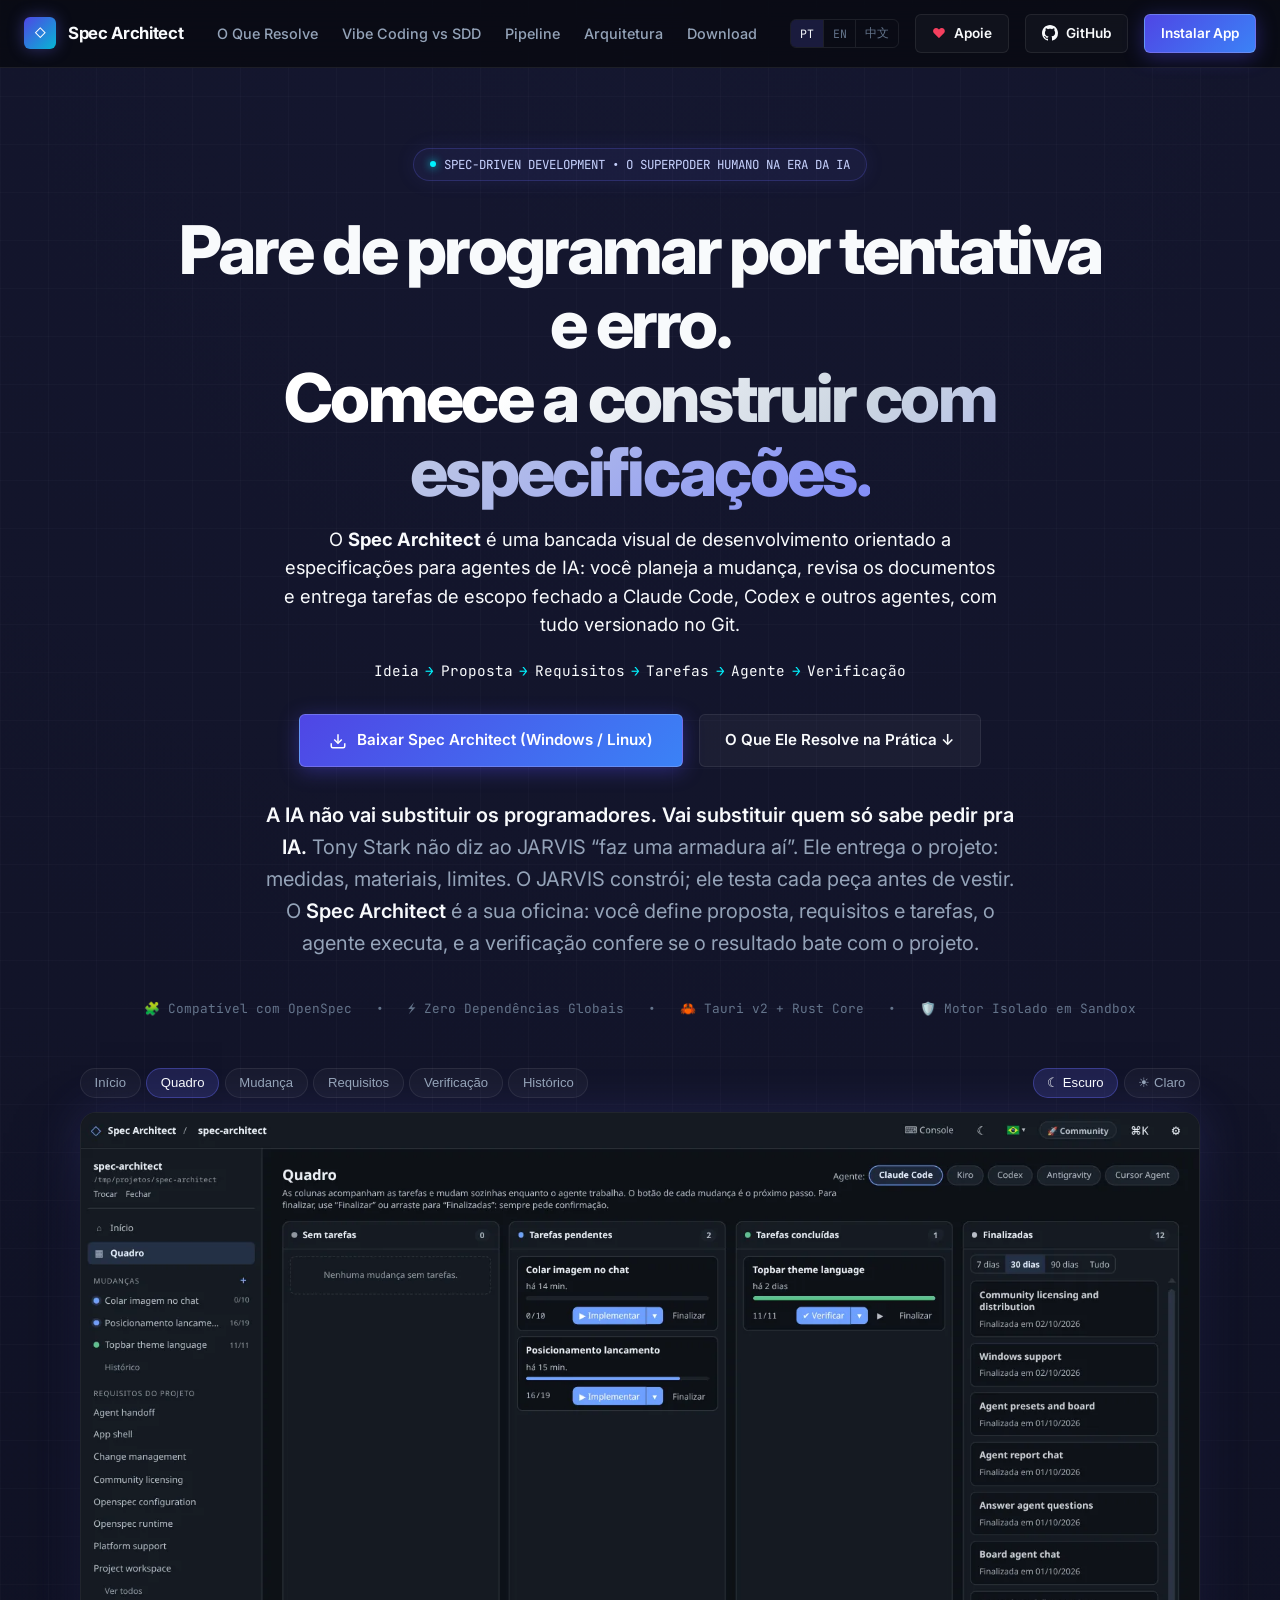
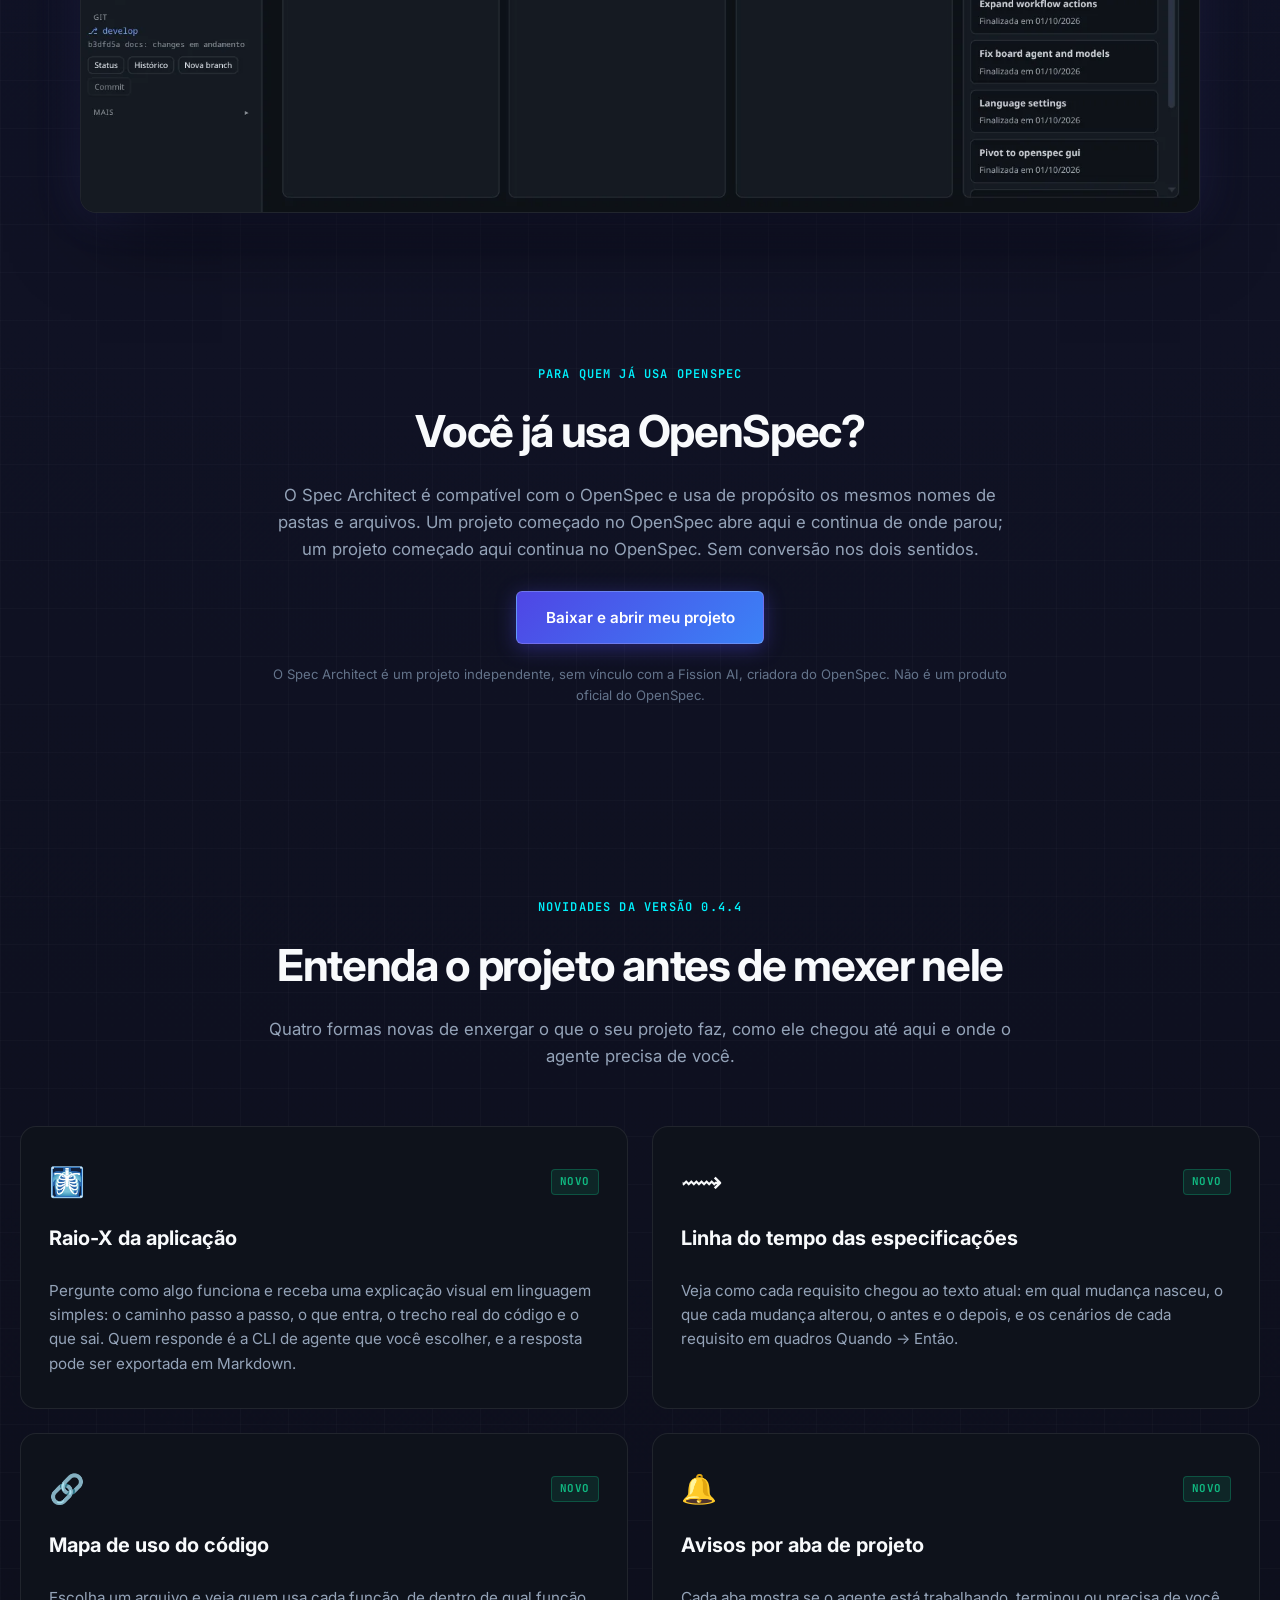
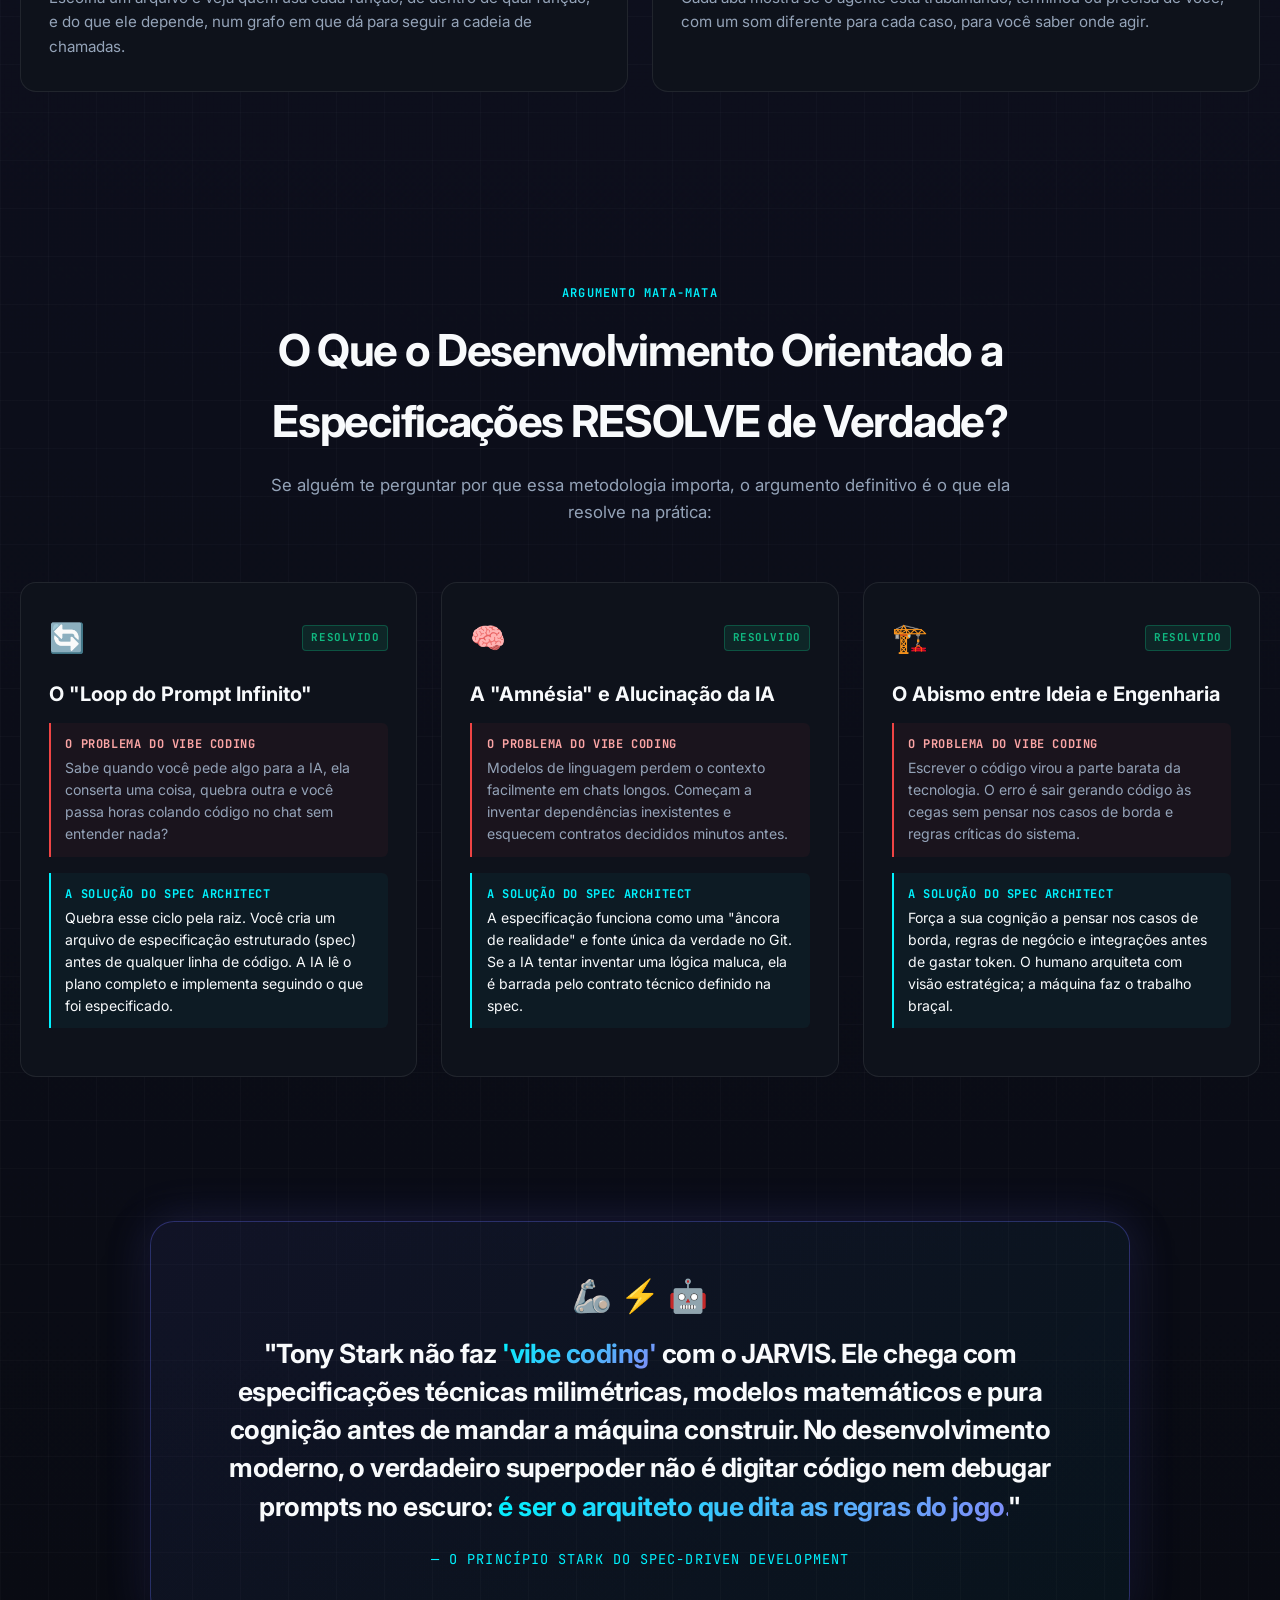
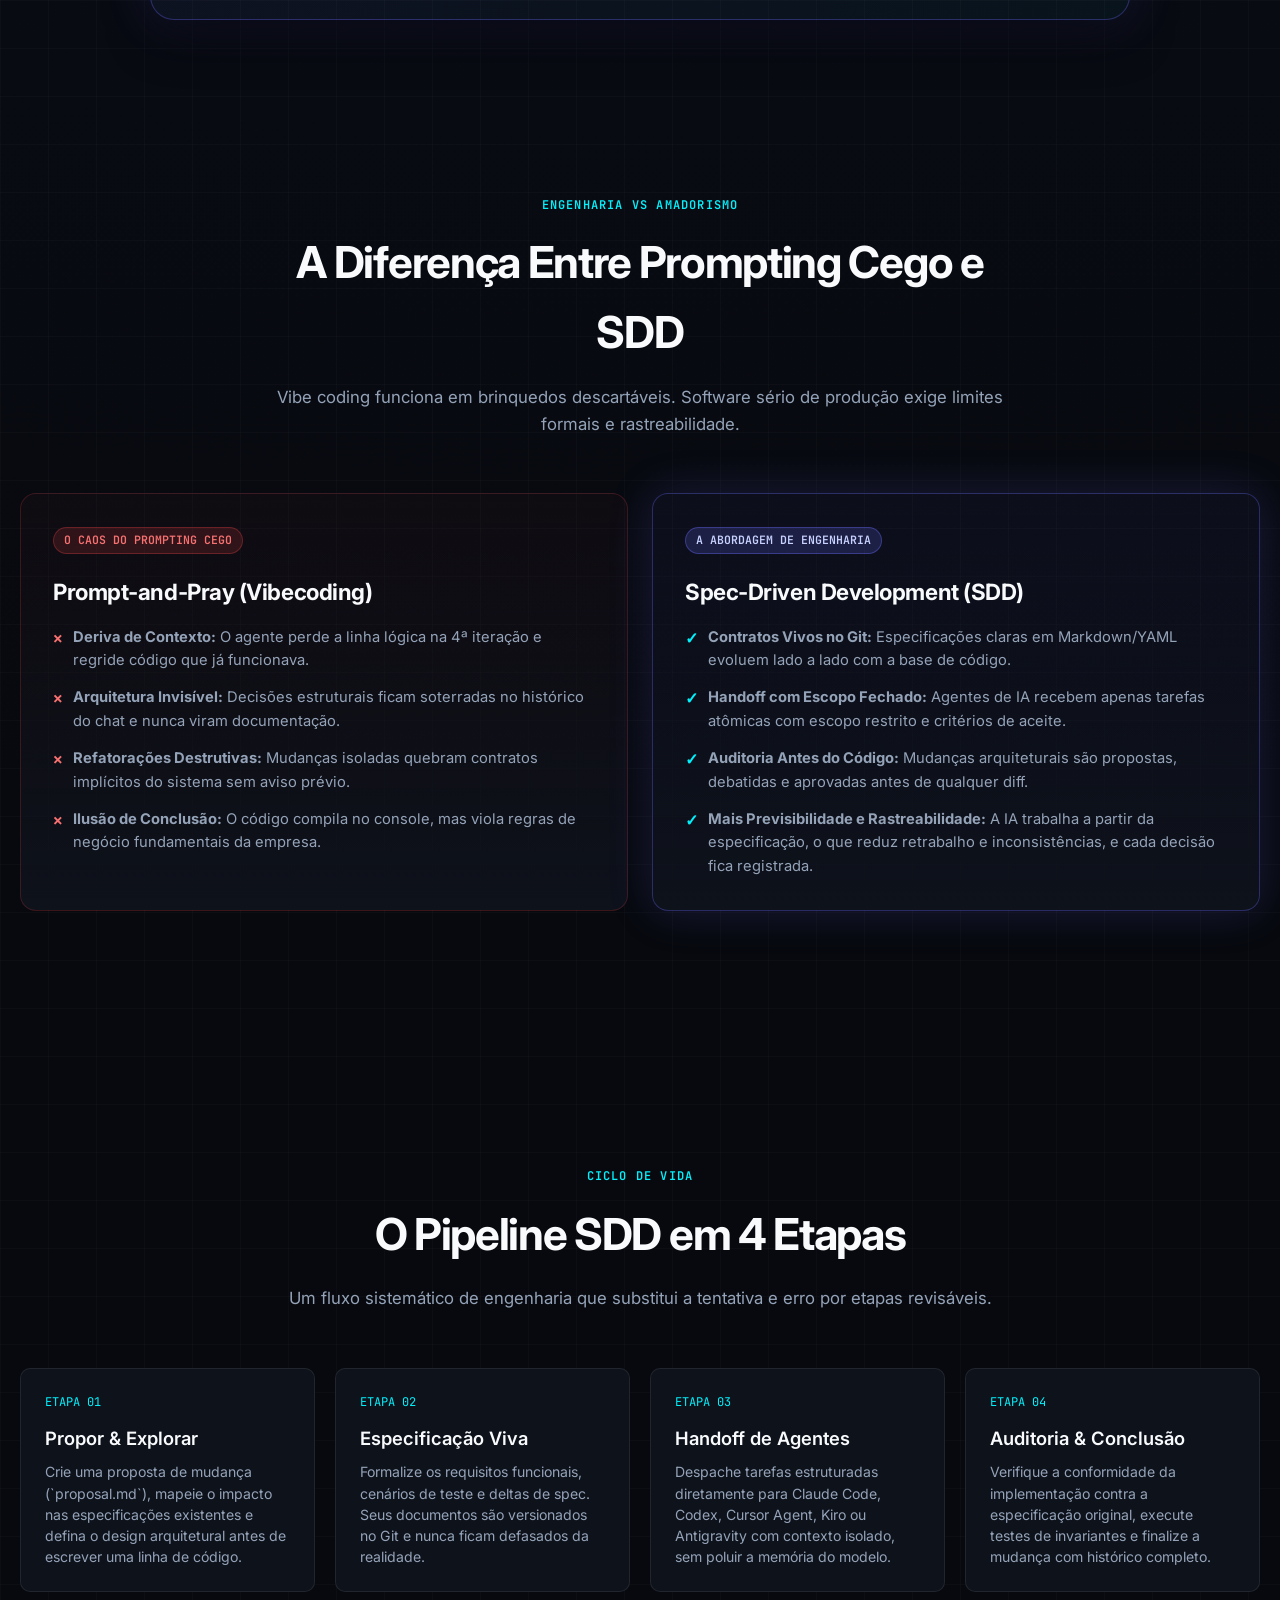
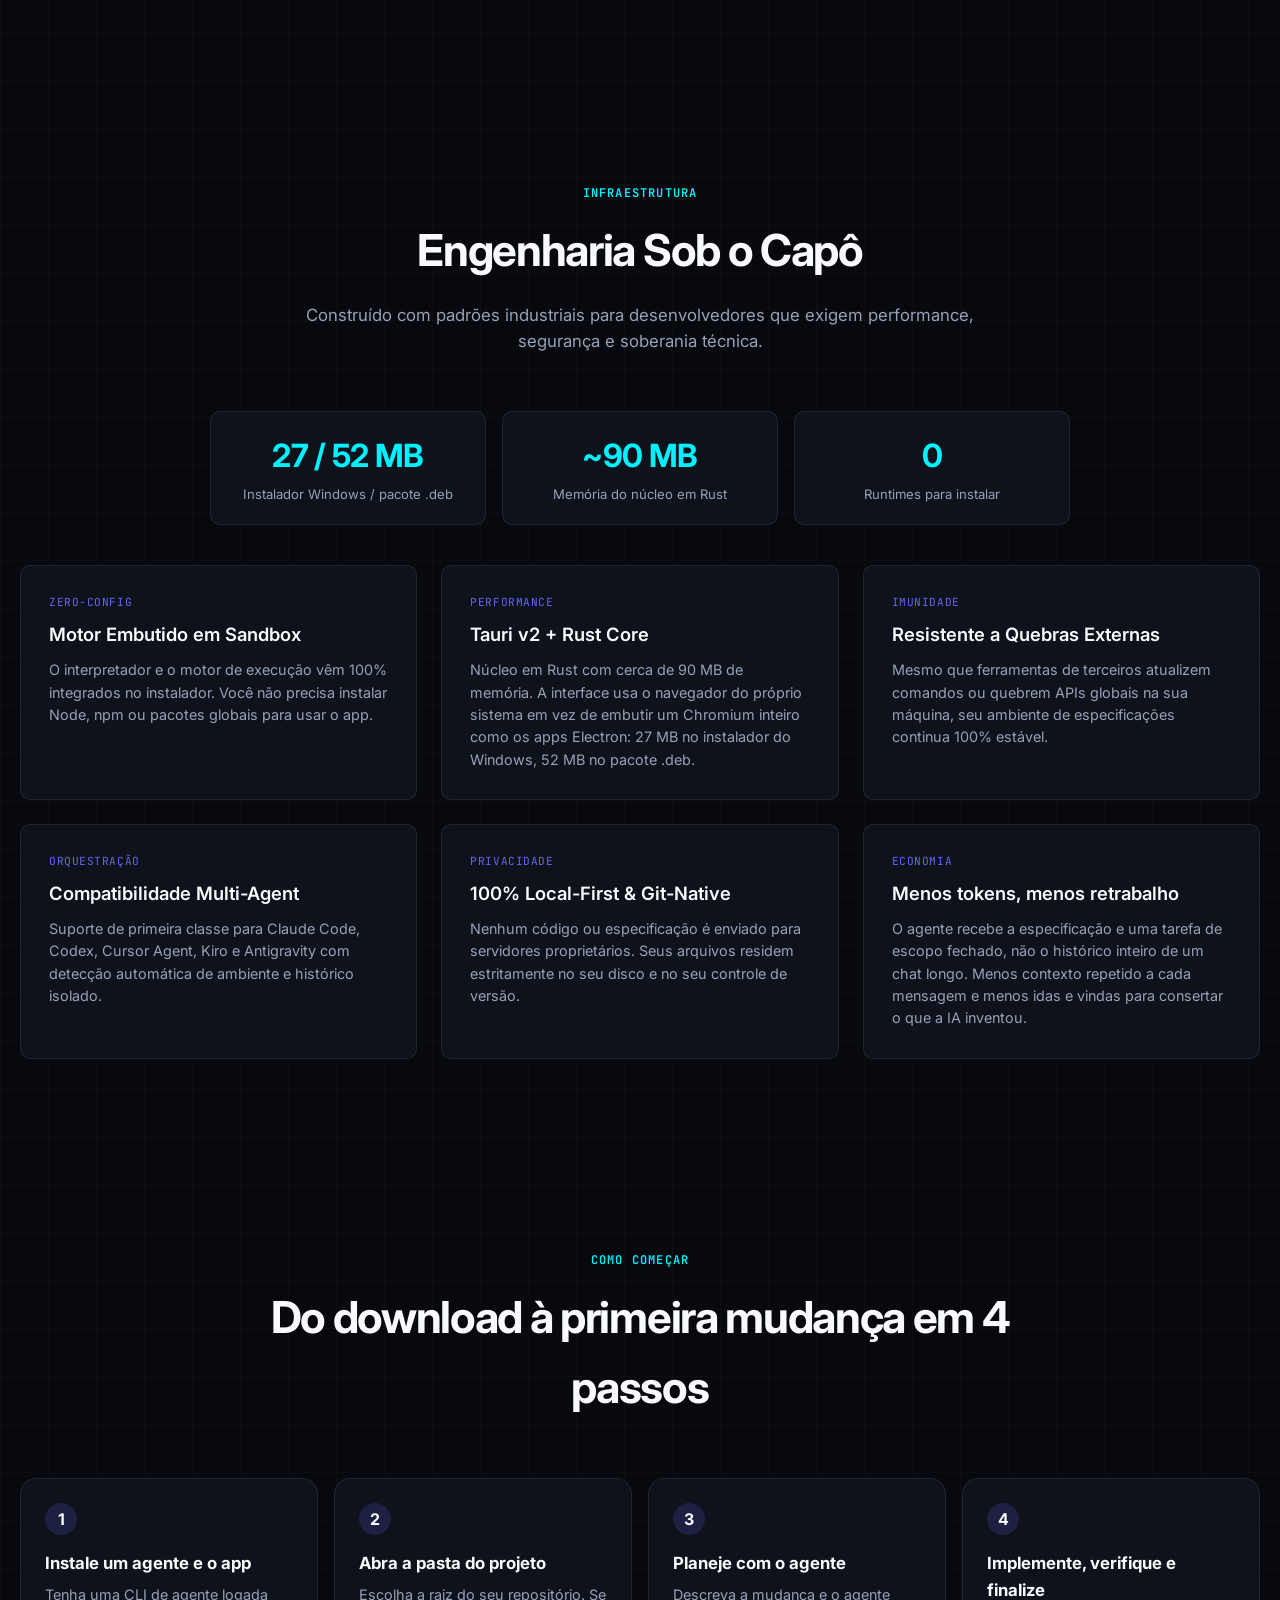
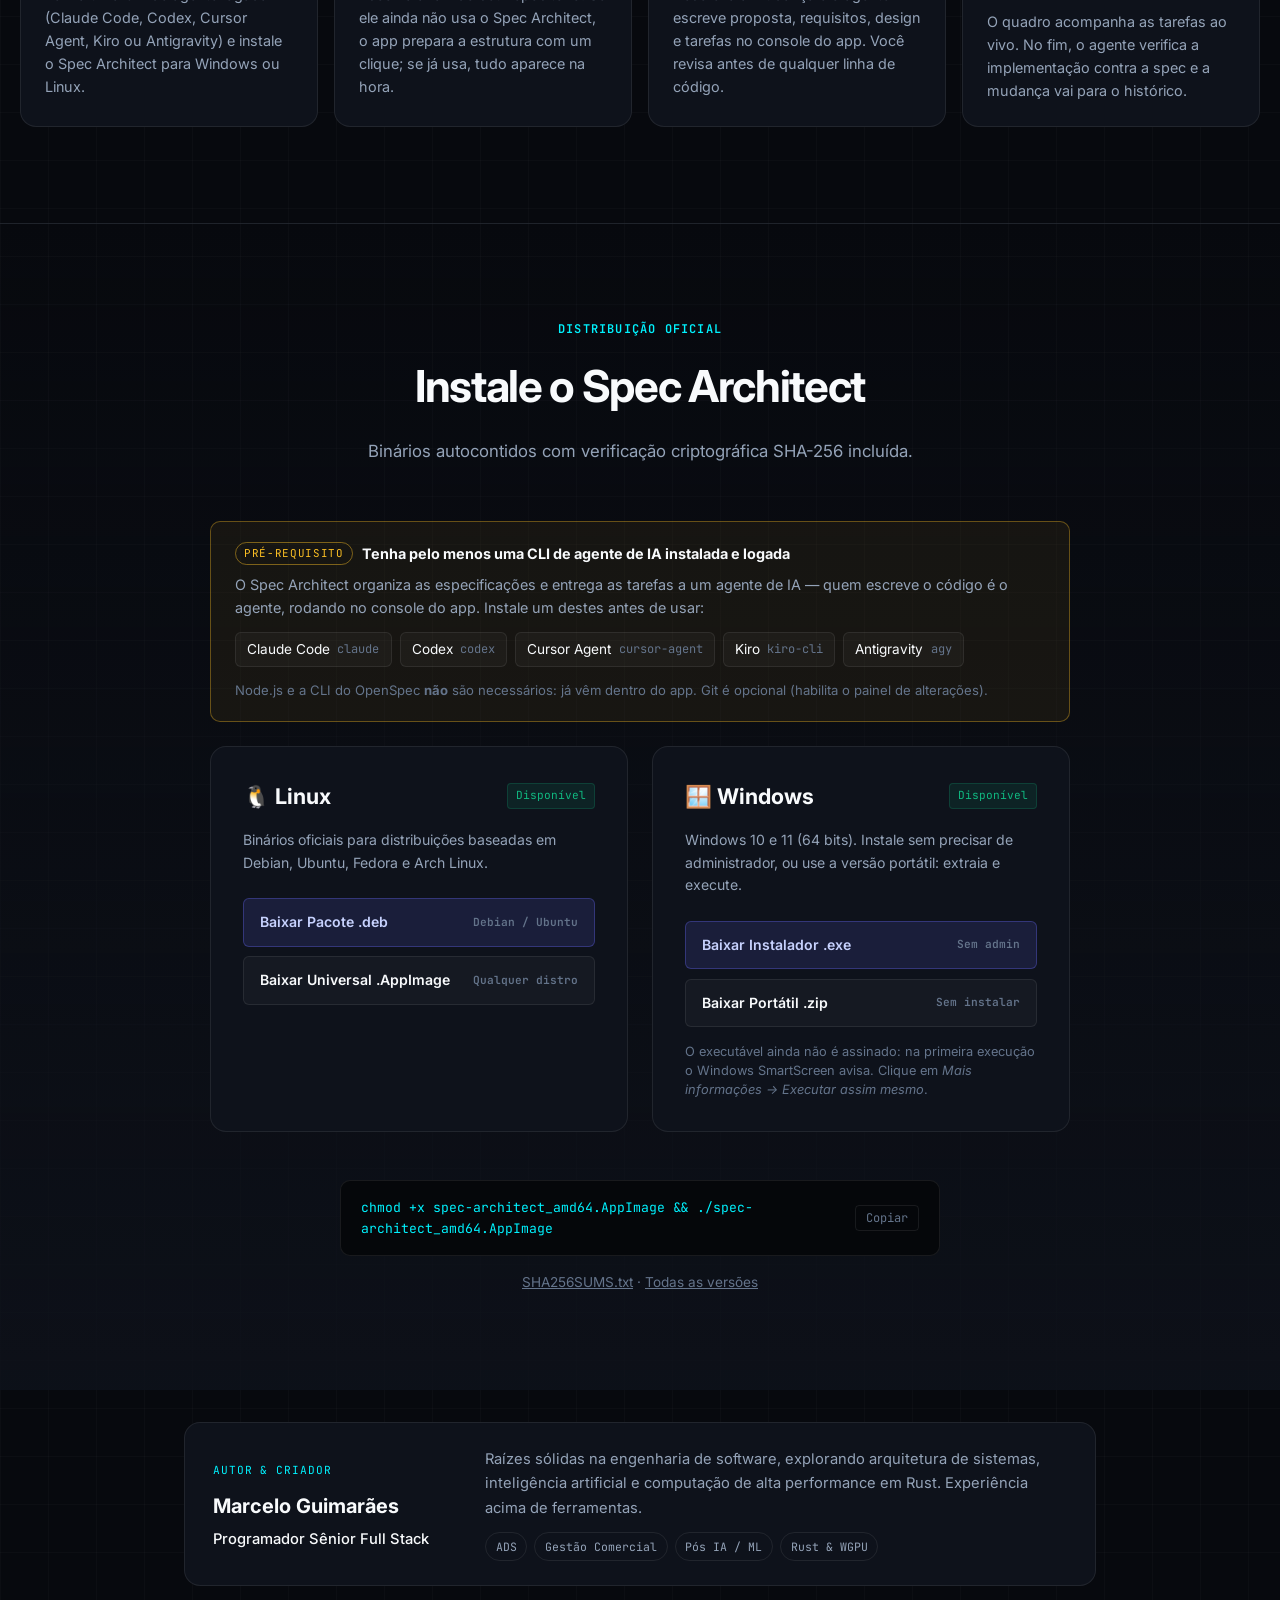
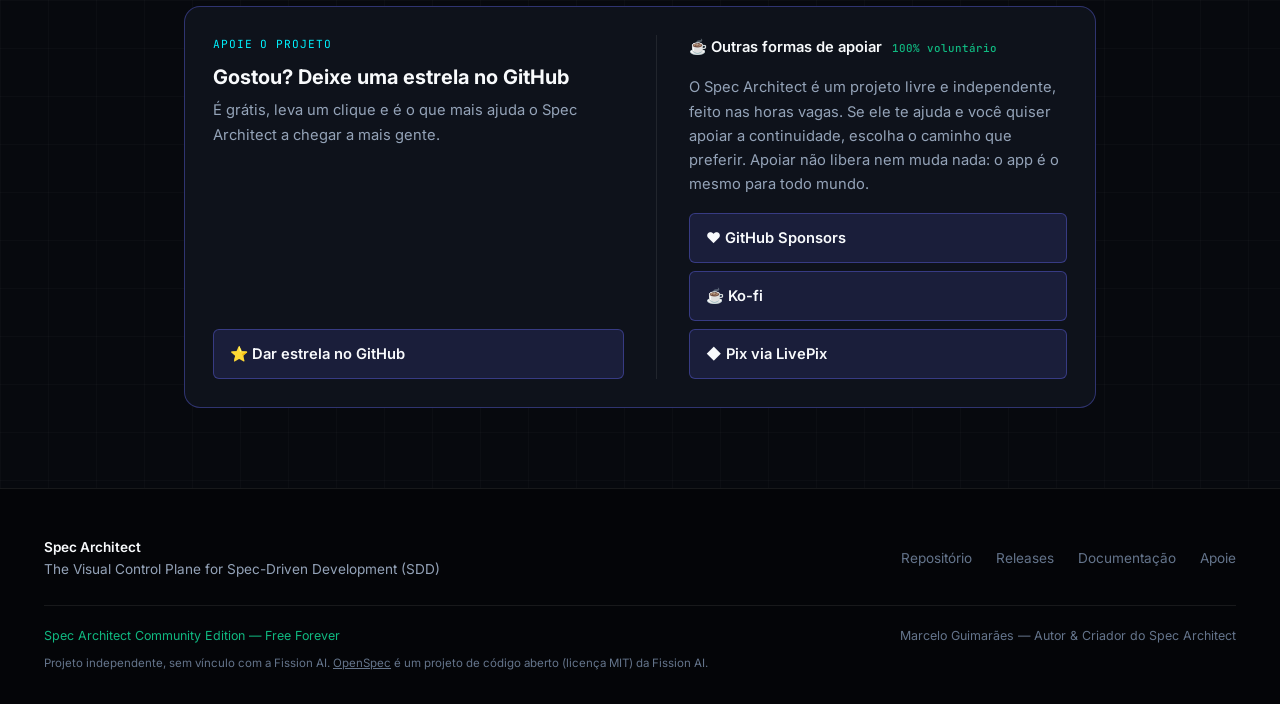
==== commit 490c4e51: "feat: anunciar as novidades da v0.4.4 na home Raio-X da aplicação, linha do tempo das especificações" ====
--- a/index.html
+++ b/index.html
@@ -11,7 +11,7 @@
     <meta property="og:type" content="website">
     <meta property="og:url" content="https://marcelofullstack.github.io/spec-architect-app/">
     <link rel="icon" href="favicon.svg" type="image/svg+xml">
-    <link rel="stylesheet" href="style.css?v=20261006">
+    <link rel="stylesheet" href="style.css?v=20261028">
     <link rel="preconnect" href="https://fonts.googleapis.com">
     <link rel="preconnect" href="https://fonts.gstatic.com" crossorigin>
     <link href="https://fonts.googleapis.com/css2?family=Inter:wght@400;500;600;700;800&family=JetBrains+Mono:wght@400;500;600;700&display=swap" rel="stylesheet">
@@ -116,7 +116,7 @@
                     </div>
                 </div>
                 <div class="screens-frame">
-                    <img id="screens-img" src="assets/screens/dark-pt-board.webp?v=20261006" width="1600" height="1000" alt="Spec Architect: quadro de mudanças com o progresso das tarefas de cada change">
+                    <img id="screens-img" src="assets/screens/dark-pt-board.webp?v=20261028" width="1600" height="1000" alt="Spec Architect: quadro de mudanças com o progresso das tarefas de cada change">
                 </div>
             </div>
         </section>
@@ -133,6 +133,49 @@
                 <p class="openspec-note">
                     O Spec Architect é um projeto independente, sem vínculo com a Fission AI, criadora do OpenSpec. Não é um produto oficial do OpenSpec.
                 </p>
+            </div>
+        </section>
+
+        <!-- WHAT'S NEW -->
+        <section class="section container" id="novidades">
+            <div class="section-header">
+                <span class="section-tag">Novidades da versão 0.4.4</span>
+                <h2 class="section-title">Entenda o projeto antes de mexer nele</h2>
+                <p class="section-desc">Quatro formas novas de enxergar o que o seu projeto faz, como ele chegou até aqui e onde o agente precisa de você.</p>
+            </div>
+            <div class="solver-grid news-grid">
+                <div class="solver-card">
+                    <div class="solver-header">
+                        <span class="solver-icon">🩻</span>
+                        <span class="solver-badge">Novo</span>
+                    </div>
+                    <h3 class="solver-title">Raio-X da aplicação</h3>
+                    <p class="solver-text">Pergunte como algo funciona e receba uma explicação visual em linguagem simples: o caminho passo a passo, o que entra, o trecho real do código e o que sai. Quem responde é a CLI de agente que você escolher, e a resposta pode ser exportada em Markdown.</p>
+                </div>
+                <div class="solver-card">
+                    <div class="solver-header">
+                        <span class="solver-icon">⟿</span>
+                        <span class="solver-badge">Novo</span>
+                    </div>
+                    <h3 class="solver-title">Linha do tempo das especificações</h3>
+                    <p class="solver-text">Veja como cada requisito chegou ao texto atual: em qual mudança nasceu, o que cada mudança alterou, o antes e o depois, e os cenários de cada requisito em quadros Quando → Então.</p>
+                </div>
+                <div class="solver-card">
+                    <div class="solver-header">
+                        <span class="solver-icon">🔗</span>
+                        <span class="solver-badge">Novo</span>
+                    </div>
+                    <h3 class="solver-title">Mapa de uso do código</h3>
+                    <p class="solver-text">Escolha um arquivo e veja quem usa cada função, de dentro de qual função, e do que ele depende, num grafo em que dá para seguir a cadeia de chamadas.</p>
+                </div>
+                <div class="solver-card">
+                    <div class="solver-header">
+                        <span class="solver-icon">🔔</span>
+                        <span class="solver-badge">Novo</span>
+                    </div>
+                    <h3 class="solver-title">Avisos por aba de projeto</h3>
+                    <p class="solver-text">Cada aba mostra se o agente está trabalhando, terminou ou precisa de você, com um som diferente para cada caso, para você saber onde agir.</p>
+                </div>
             </div>
         </section>
 
@@ -547,7 +590,7 @@
         </footer>
     </main>
 
-    <script src="i18n.js?v=20261006"></script>
-    <script src="app.js?v=20261006"></script>
+    <script src="i18n.js?v=20261028"></script>
+    <script src="app.js?v=20261028"></script>
 </body>
 </html>
--- a/style.css
+++ b/style.css
@@ -1806,3 +1806,8 @@
         grid-template-columns: 1fr;
     }
 }
+
+/* What's new cards: one plain paragraph under the title */
+.solver-text { margin: 12px 0 0; font-size: 0.95rem; line-height: 1.6; color: var(--text-secondary); }
+.solver-grid.news-grid { grid-template-columns: repeat(2, minmax(0, 1fr)); }
+@media (max-width: 760px) { .solver-grid.news-grid { grid-template-columns: 1fr; } }
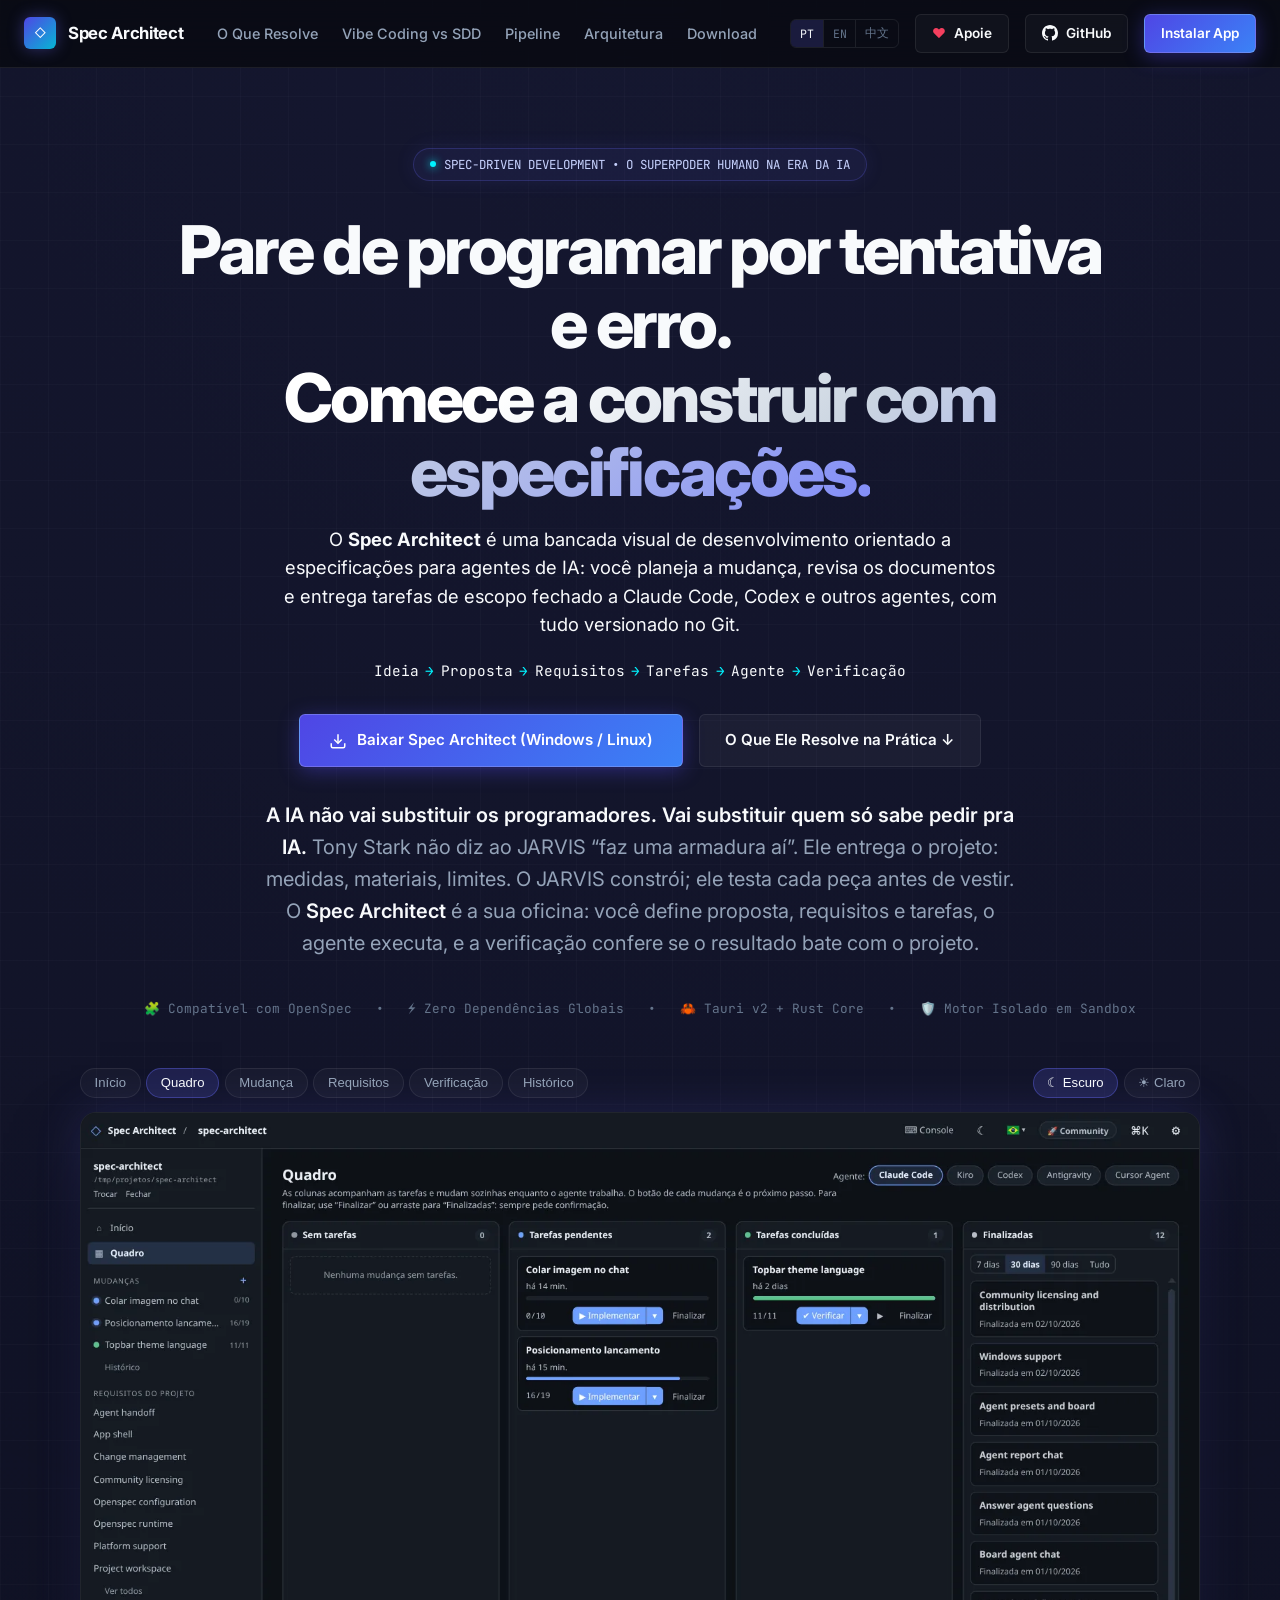
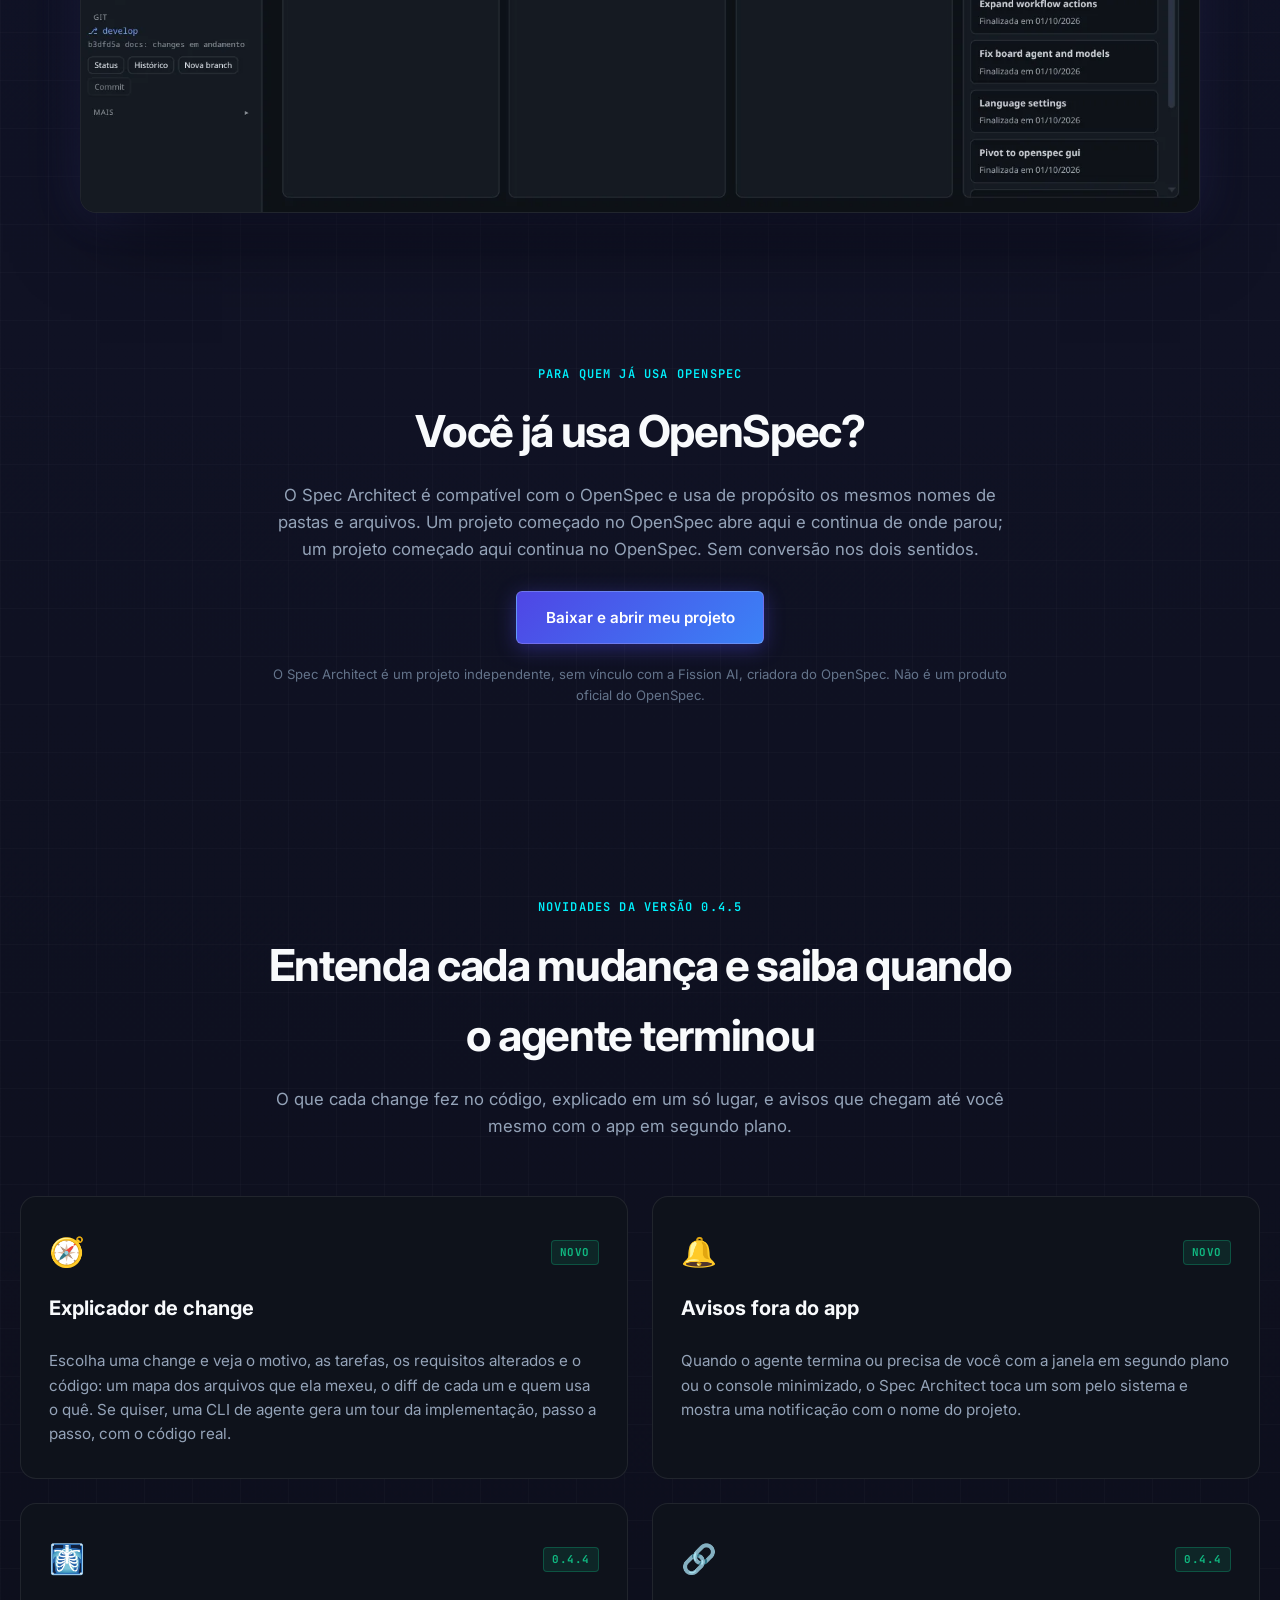
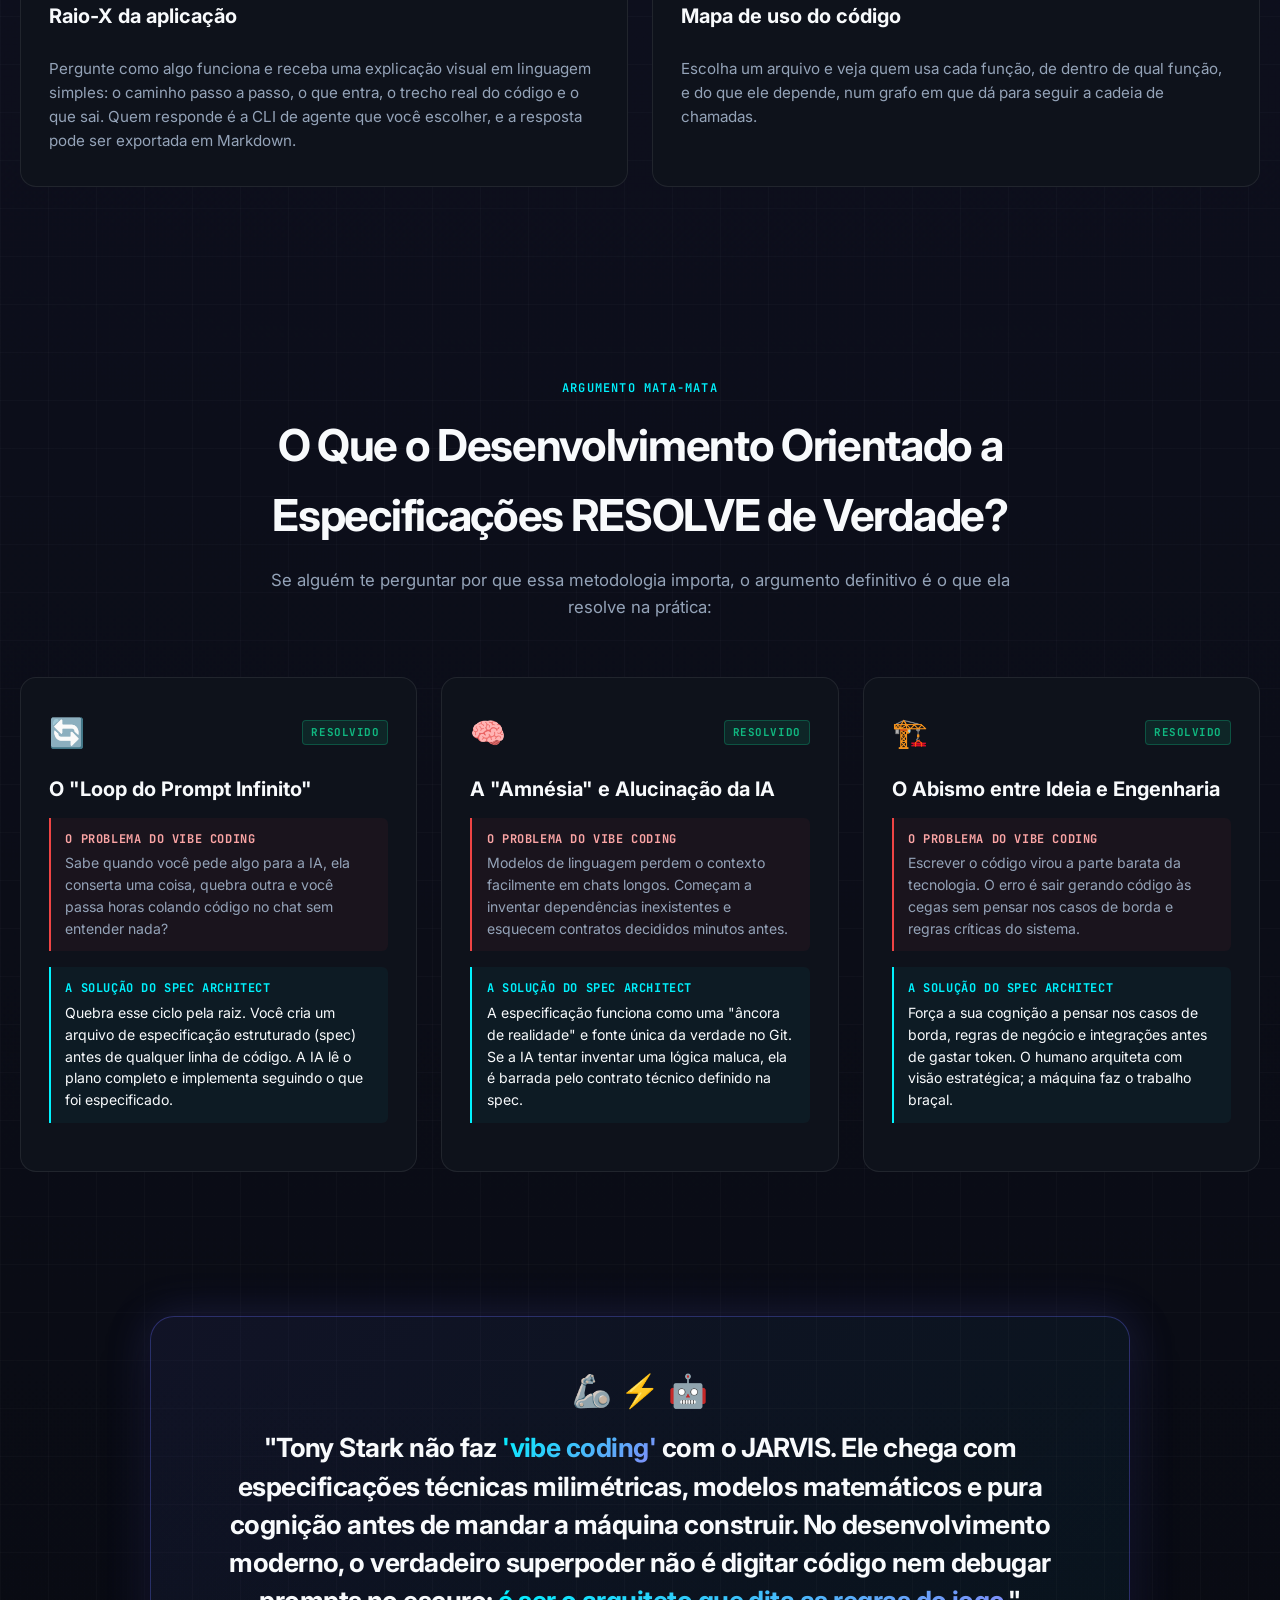
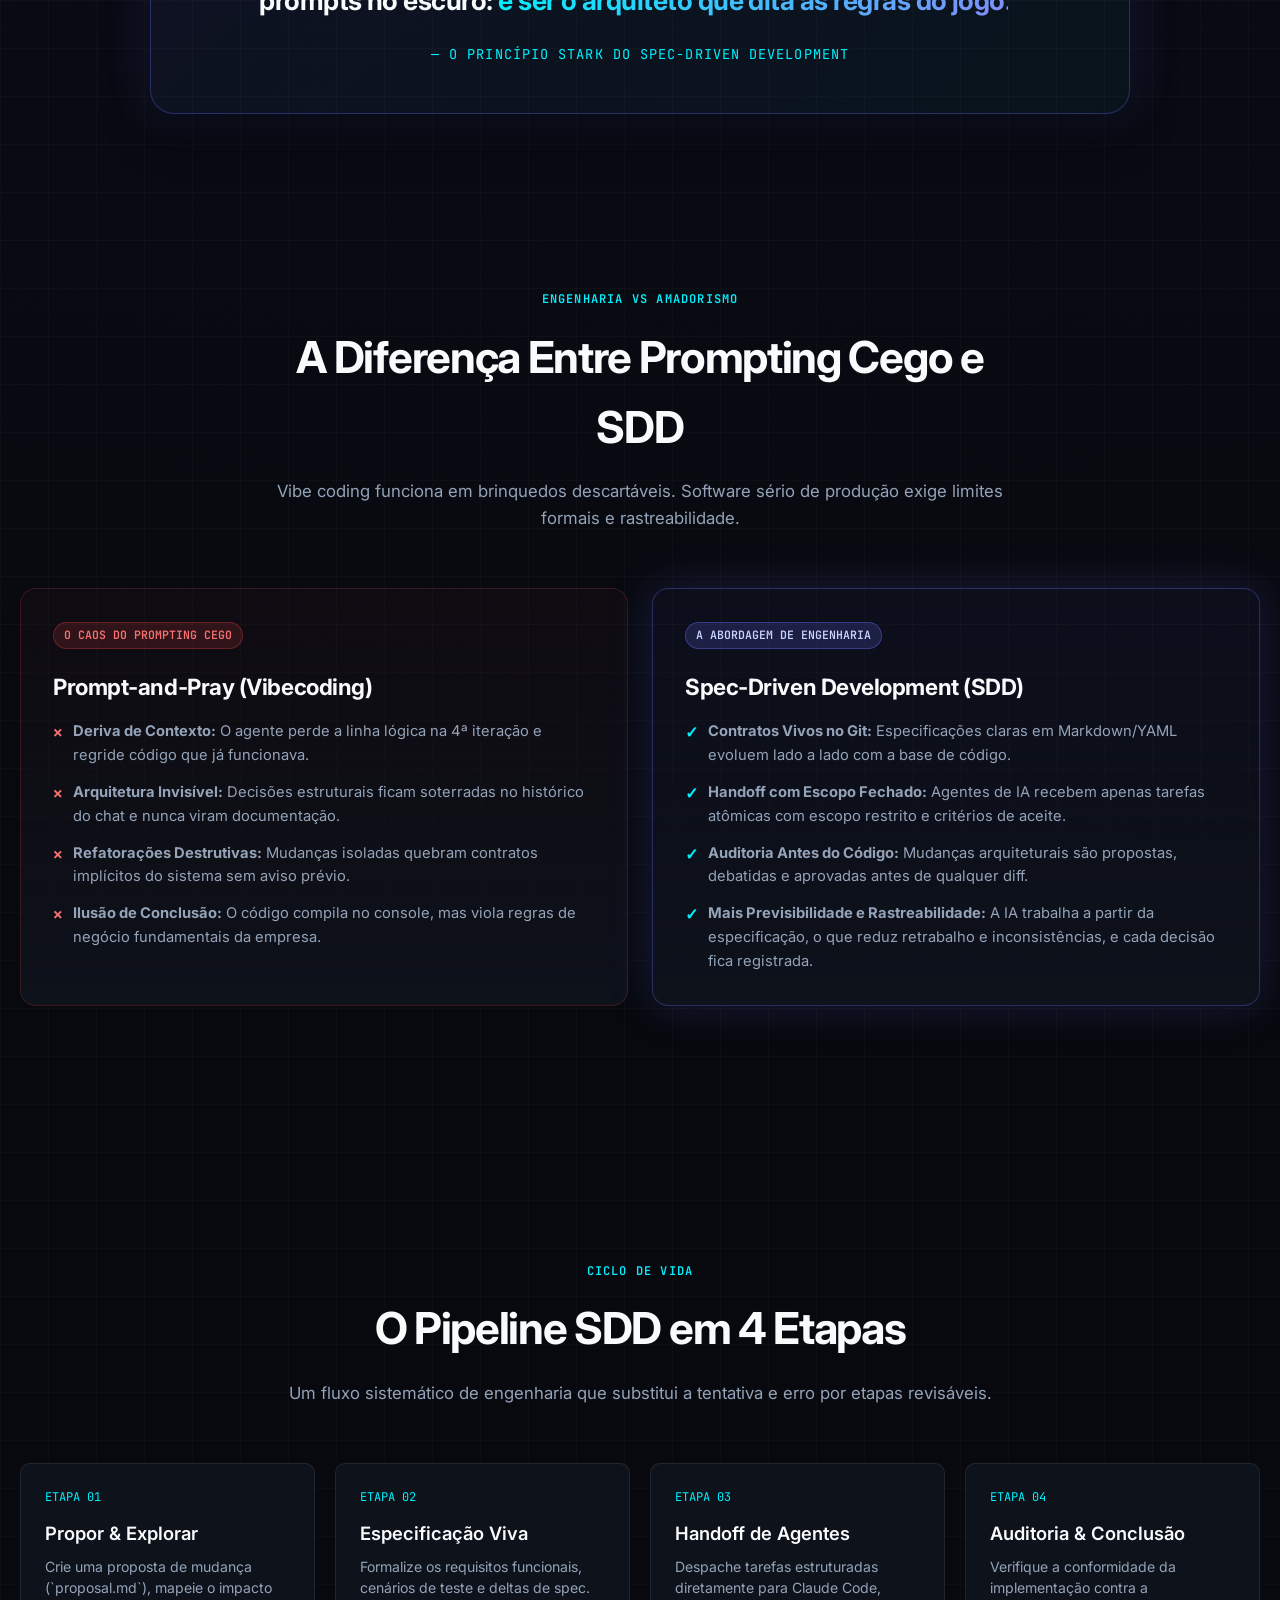
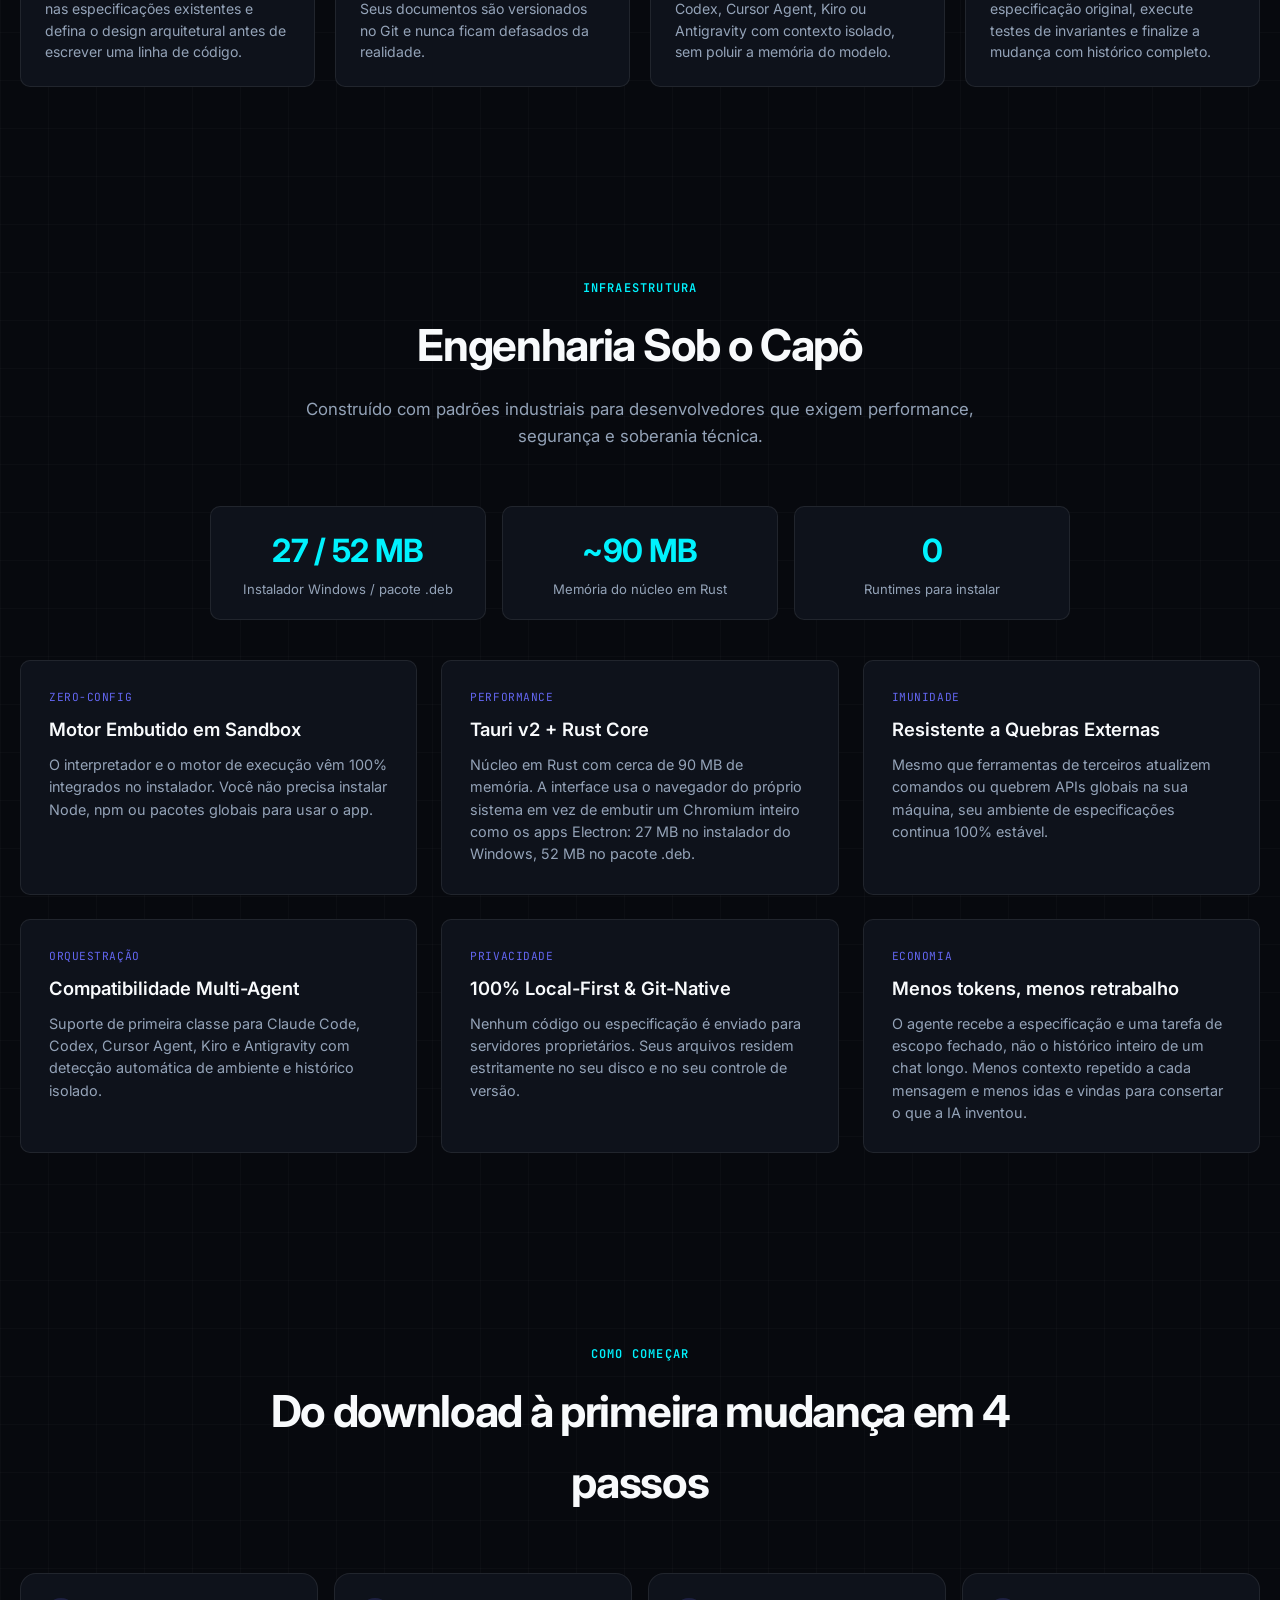
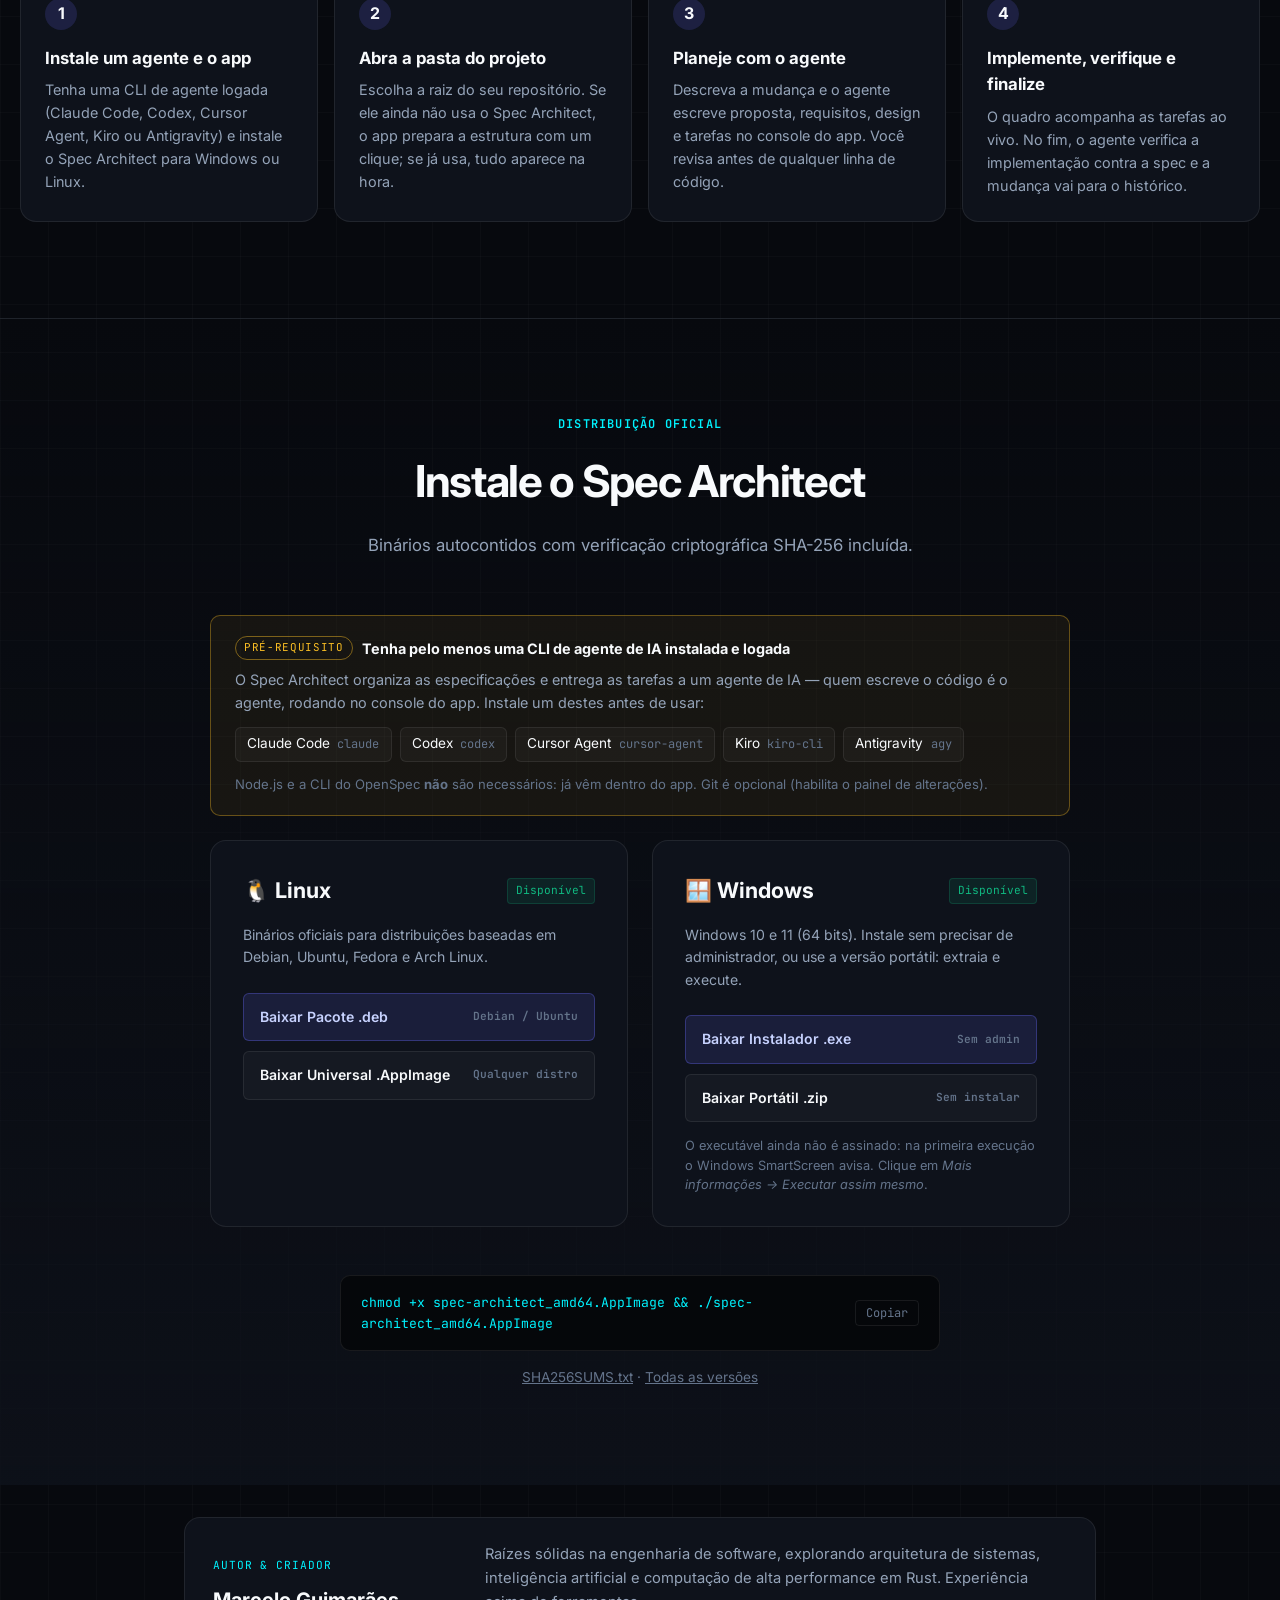
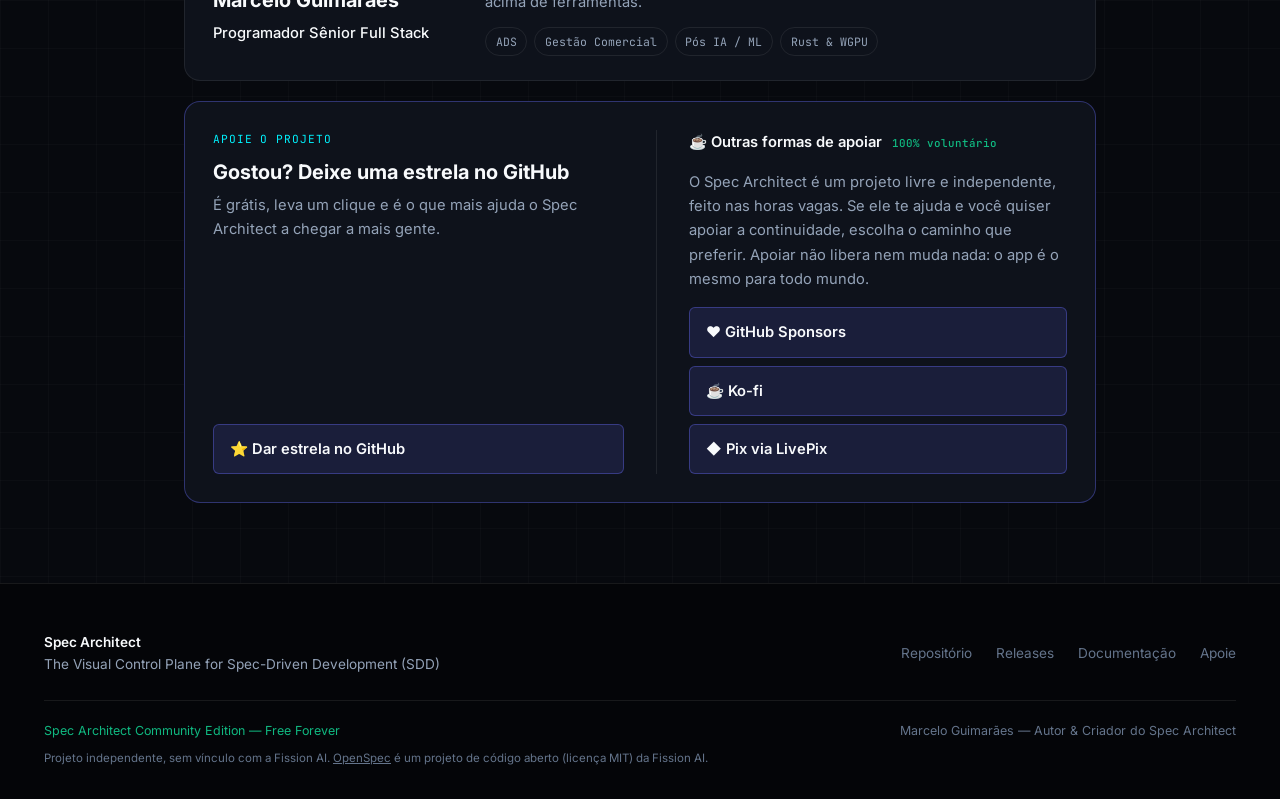
==== commit 52e0c884: "feat: anunciar as novidades da v0.4.5 na home Co-Authored-By: Claude Opus 5.5 <noreply@anthropic.com" ====
--- a/index.html
+++ b/index.html
@@ -11,7 +11,7 @@
     <meta property="og:type" content="website">
     <meta property="og:url" content="https://marcelofullstack.github.io/spec-architect-app/">
     <link rel="icon" href="favicon.svg" type="image/svg+xml">
-    <link rel="stylesheet" href="style.css?v=20261028">
+    <link rel="stylesheet" href="style.css?v=20261029">
     <link rel="preconnect" href="https://fonts.googleapis.com">
     <link rel="preconnect" href="https://fonts.gstatic.com" crossorigin>
     <link href="https://fonts.googleapis.com/css2?family=Inter:wght@400;500;600;700;800&family=JetBrains+Mono:wght@400;500;600;700&display=swap" rel="stylesheet">
@@ -116,7 +116,7 @@
                     </div>
                 </div>
                 <div class="screens-frame">
-                    <img id="screens-img" src="assets/screens/dark-pt-board.webp?v=20261028" width="1600" height="1000" alt="Spec Architect: quadro de mudanças com o progresso das tarefas de cada change">
+                    <img id="screens-img" src="assets/screens/dark-pt-board.webp?v=20261029" width="1600" height="1000" alt="Spec Architect: quadro de mudanças com o progresso das tarefas de cada change">
                 </div>
             </div>
         </section>
@@ -139,42 +139,42 @@
         <!-- WHAT'S NEW -->
         <section class="section container" id="novidades">
             <div class="section-header">
-                <span class="section-tag">Novidades da versão 0.4.4</span>
-                <h2 class="section-title">Entenda o projeto antes de mexer nele</h2>
-                <p class="section-desc">Quatro formas novas de enxergar o que o seu projeto faz, como ele chegou até aqui e onde o agente precisa de você.</p>
+                <span class="section-tag">Novidades da versão 0.4.5</span>
+                <h2 class="section-title">Entenda cada mudança e saiba quando o agente terminou</h2>
+                <p class="section-desc">O que cada change fez no código, explicado em um só lugar, e avisos que chegam até você mesmo com o app em segundo plano.</p>
             </div>
             <div class="solver-grid news-grid">
                 <div class="solver-card">
                     <div class="solver-header">
+                        <span class="solver-icon">🧭</span>
+                        <span class="solver-badge">Novo</span>
+                    </div>
+                    <h3 class="solver-title">Explicador de change</h3>
+                    <p class="solver-text">Escolha uma change e veja o motivo, as tarefas, os requisitos alterados e o código: um mapa dos arquivos que ela mexeu, o diff de cada um e quem usa o quê. Se quiser, uma CLI de agente gera um tour da implementação, passo a passo, com o código real.</p>
+                </div>
+                <div class="solver-card">
+                    <div class="solver-header">
+                        <span class="solver-icon">🔔</span>
+                        <span class="solver-badge">Novo</span>
+                    </div>
+                    <h3 class="solver-title">Avisos fora do app</h3>
+                    <p class="solver-text">Quando o agente termina ou precisa de você com a janela em segundo plano ou o console minimizado, o Spec Architect toca um som pelo sistema e mostra uma notificação com o nome do projeto.</p>
+                </div>
+                <div class="solver-card">
+                    <div class="solver-header">
                         <span class="solver-icon">🩻</span>
-                        <span class="solver-badge">Novo</span>
+                        <span class="solver-badge">0.4.4</span>
                     </div>
                     <h3 class="solver-title">Raio-X da aplicação</h3>
                     <p class="solver-text">Pergunte como algo funciona e receba uma explicação visual em linguagem simples: o caminho passo a passo, o que entra, o trecho real do código e o que sai. Quem responde é a CLI de agente que você escolher, e a resposta pode ser exportada em Markdown.</p>
                 </div>
                 <div class="solver-card">
                     <div class="solver-header">
-                        <span class="solver-icon">⟿</span>
-                        <span class="solver-badge">Novo</span>
-                    </div>
-                    <h3 class="solver-title">Linha do tempo das especificações</h3>
-                    <p class="solver-text">Veja como cada requisito chegou ao texto atual: em qual mudança nasceu, o que cada mudança alterou, o antes e o depois, e os cenários de cada requisito em quadros Quando → Então.</p>
-                </div>
-                <div class="solver-card">
-                    <div class="solver-header">
                         <span class="solver-icon">🔗</span>
-                        <span class="solver-badge">Novo</span>
+                        <span class="solver-badge">0.4.4</span>
                     </div>
                     <h3 class="solver-title">Mapa de uso do código</h3>
                     <p class="solver-text">Escolha um arquivo e veja quem usa cada função, de dentro de qual função, e do que ele depende, num grafo em que dá para seguir a cadeia de chamadas.</p>
-                </div>
-                <div class="solver-card">
-                    <div class="solver-header">
-                        <span class="solver-icon">🔔</span>
-                        <span class="solver-badge">Novo</span>
-                    </div>
-                    <h3 class="solver-title">Avisos por aba de projeto</h3>
-                    <p class="solver-text">Cada aba mostra se o agente está trabalhando, terminou ou precisa de você, com um som diferente para cada caso, para você saber onde agir.</p>
                 </div>
             </div>
         </section>
@@ -590,7 +590,7 @@
         </footer>
     </main>
 
-    <script src="i18n.js?v=20261028"></script>
-    <script src="app.js?v=20261028"></script>
+    <script src="i18n.js?v=20261029"></script>
+    <script src="app.js?v=20261029"></script>
 </body>
 </html>
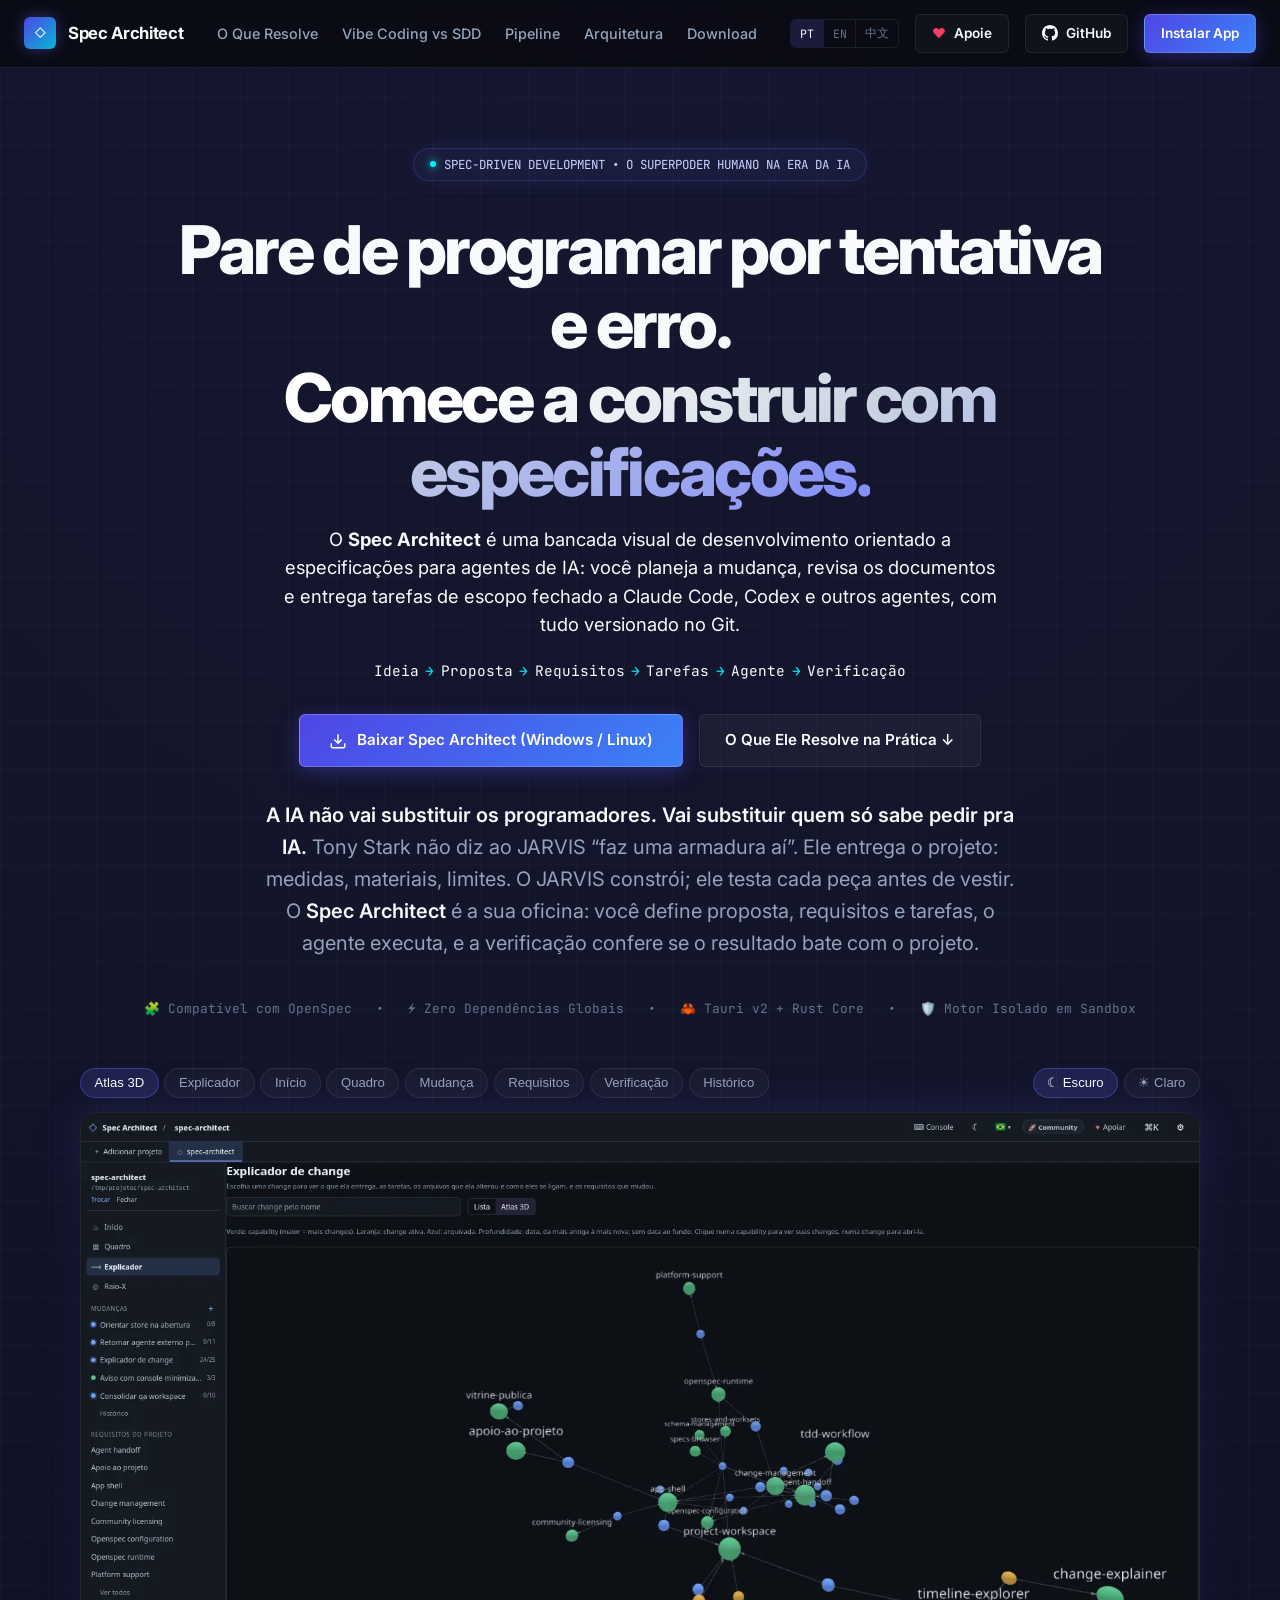
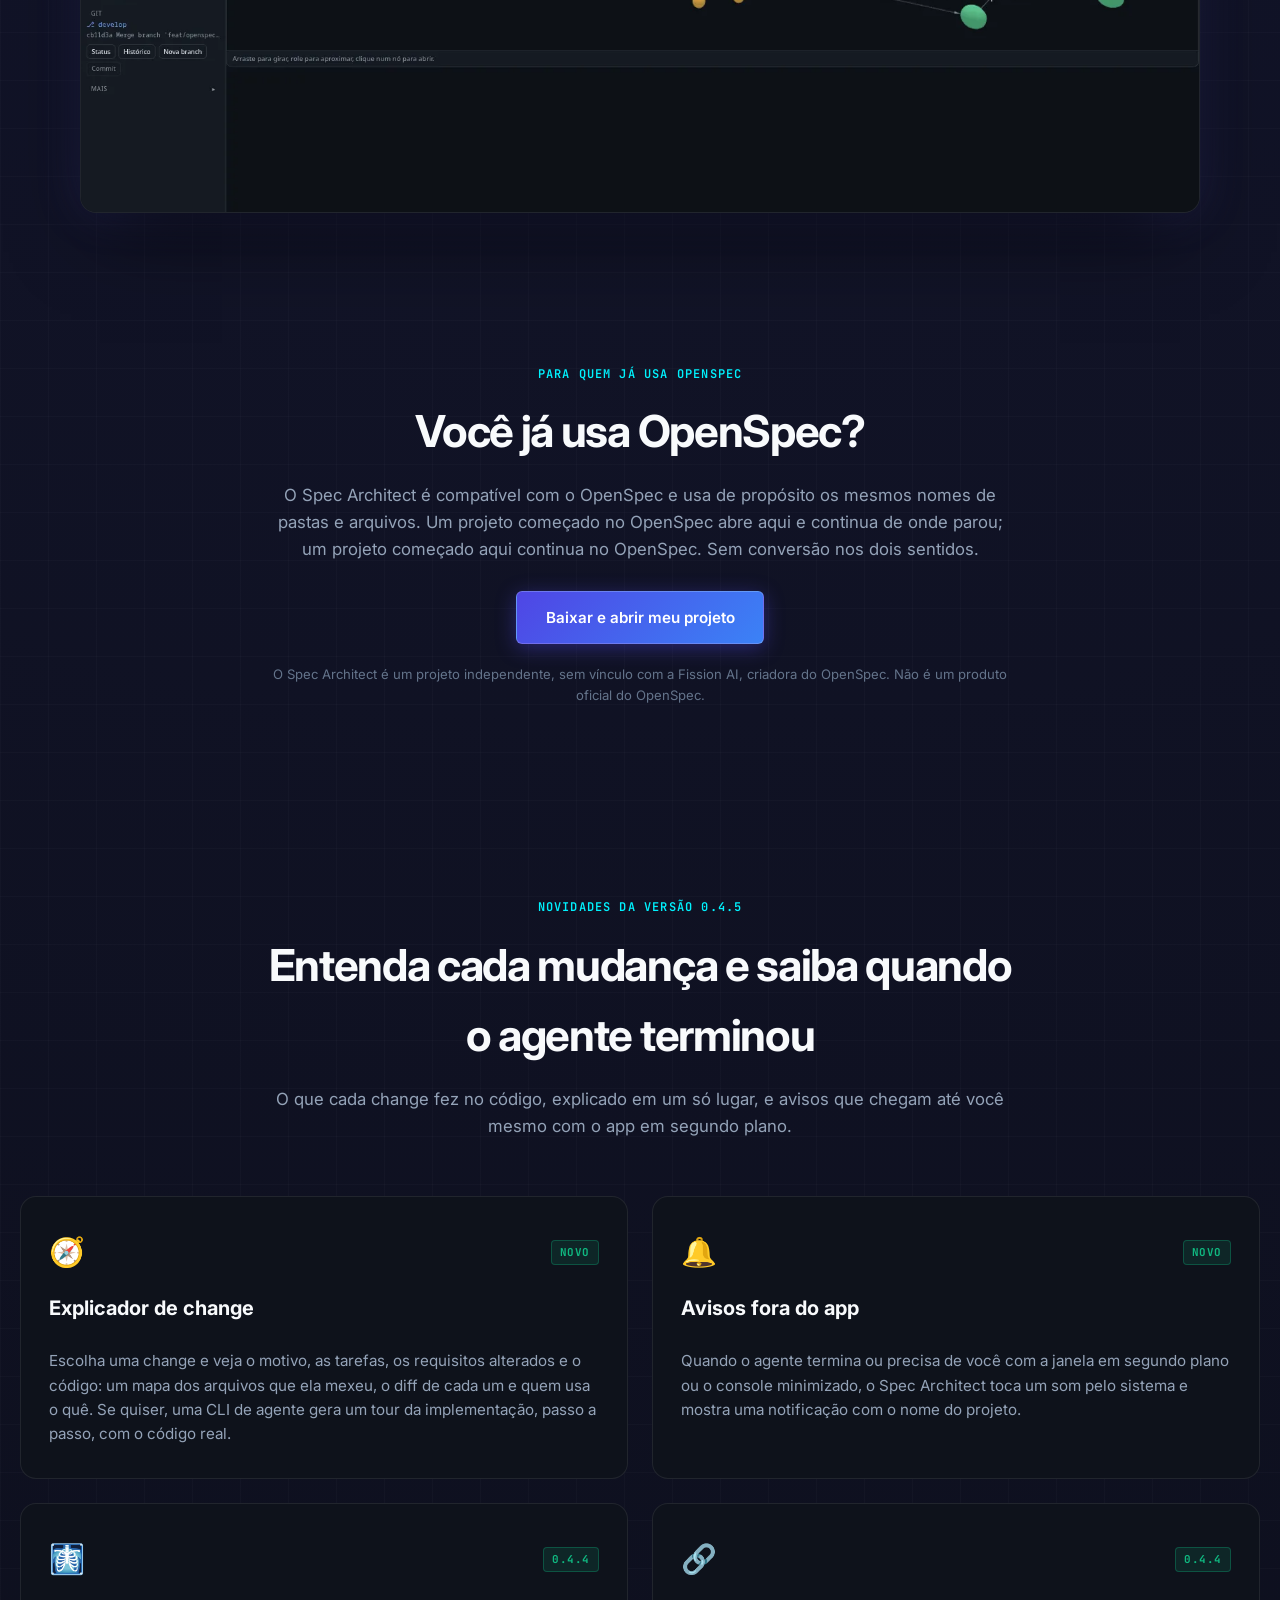
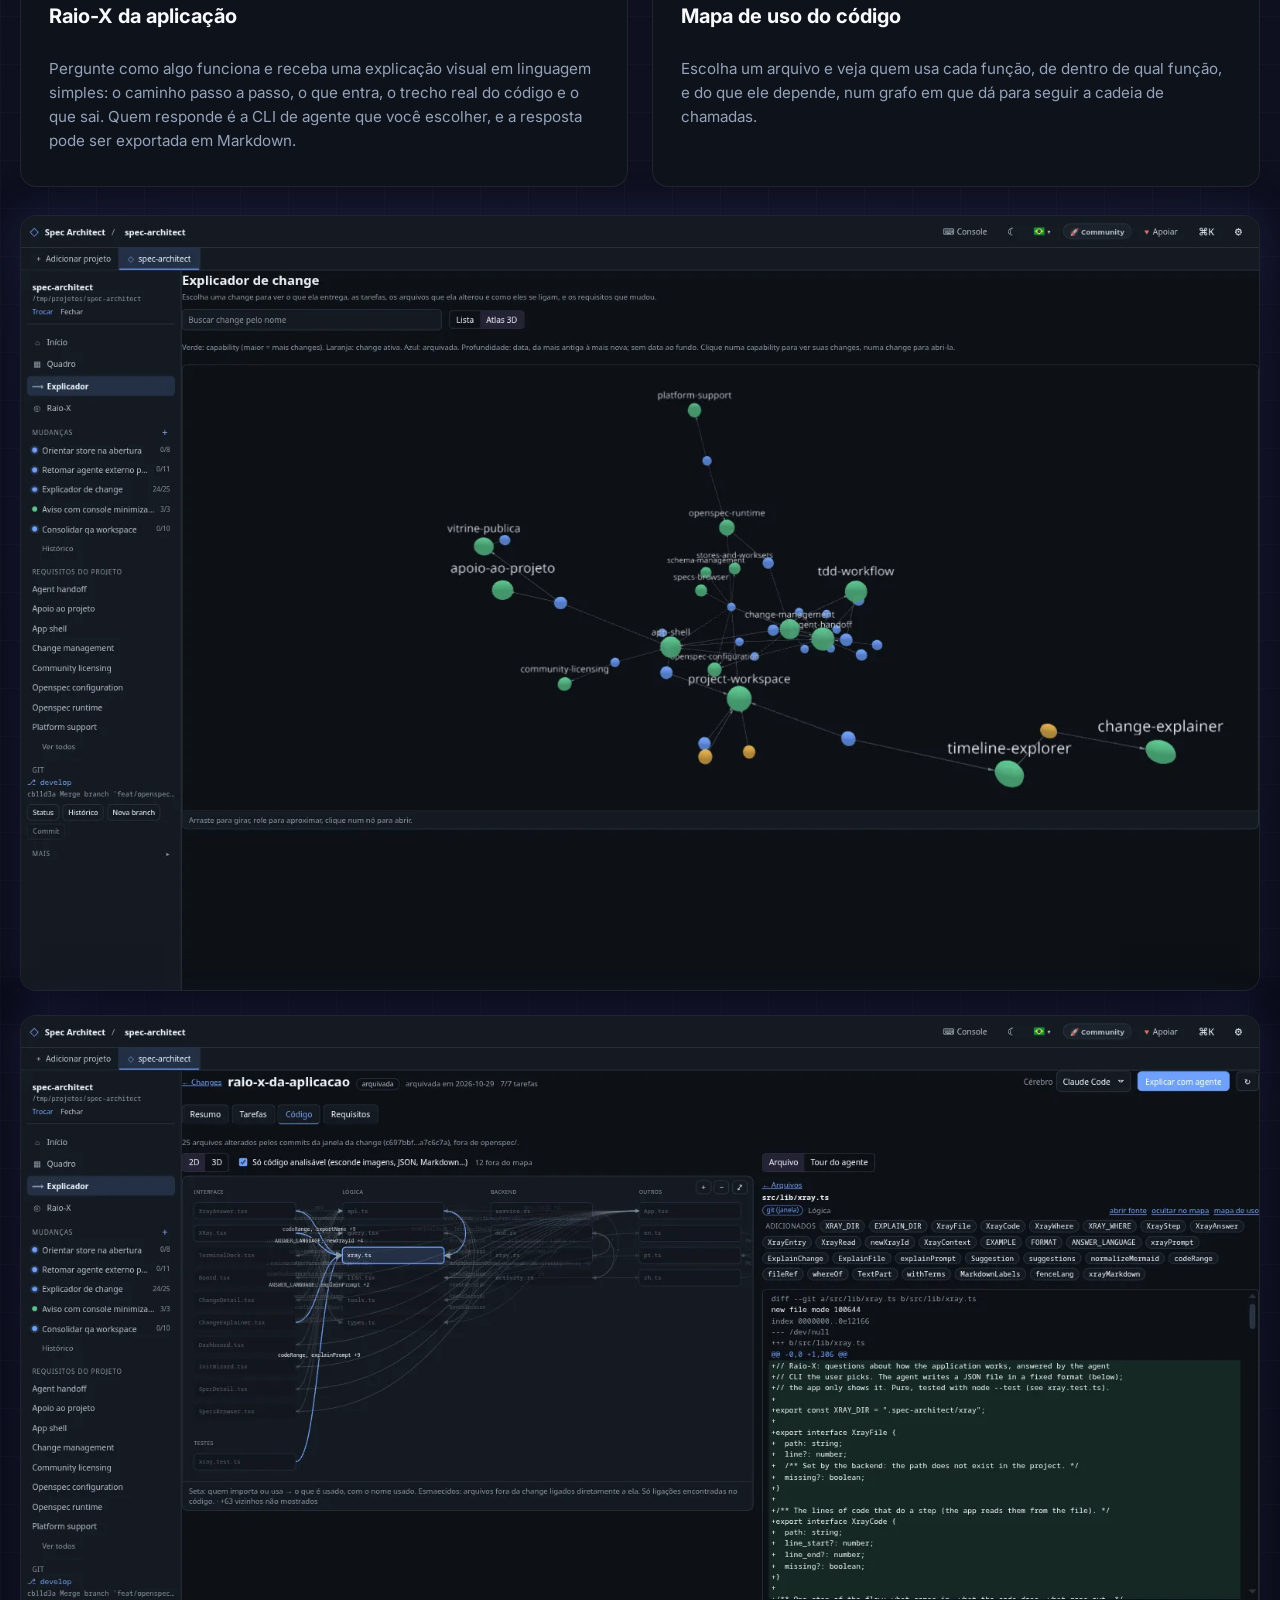
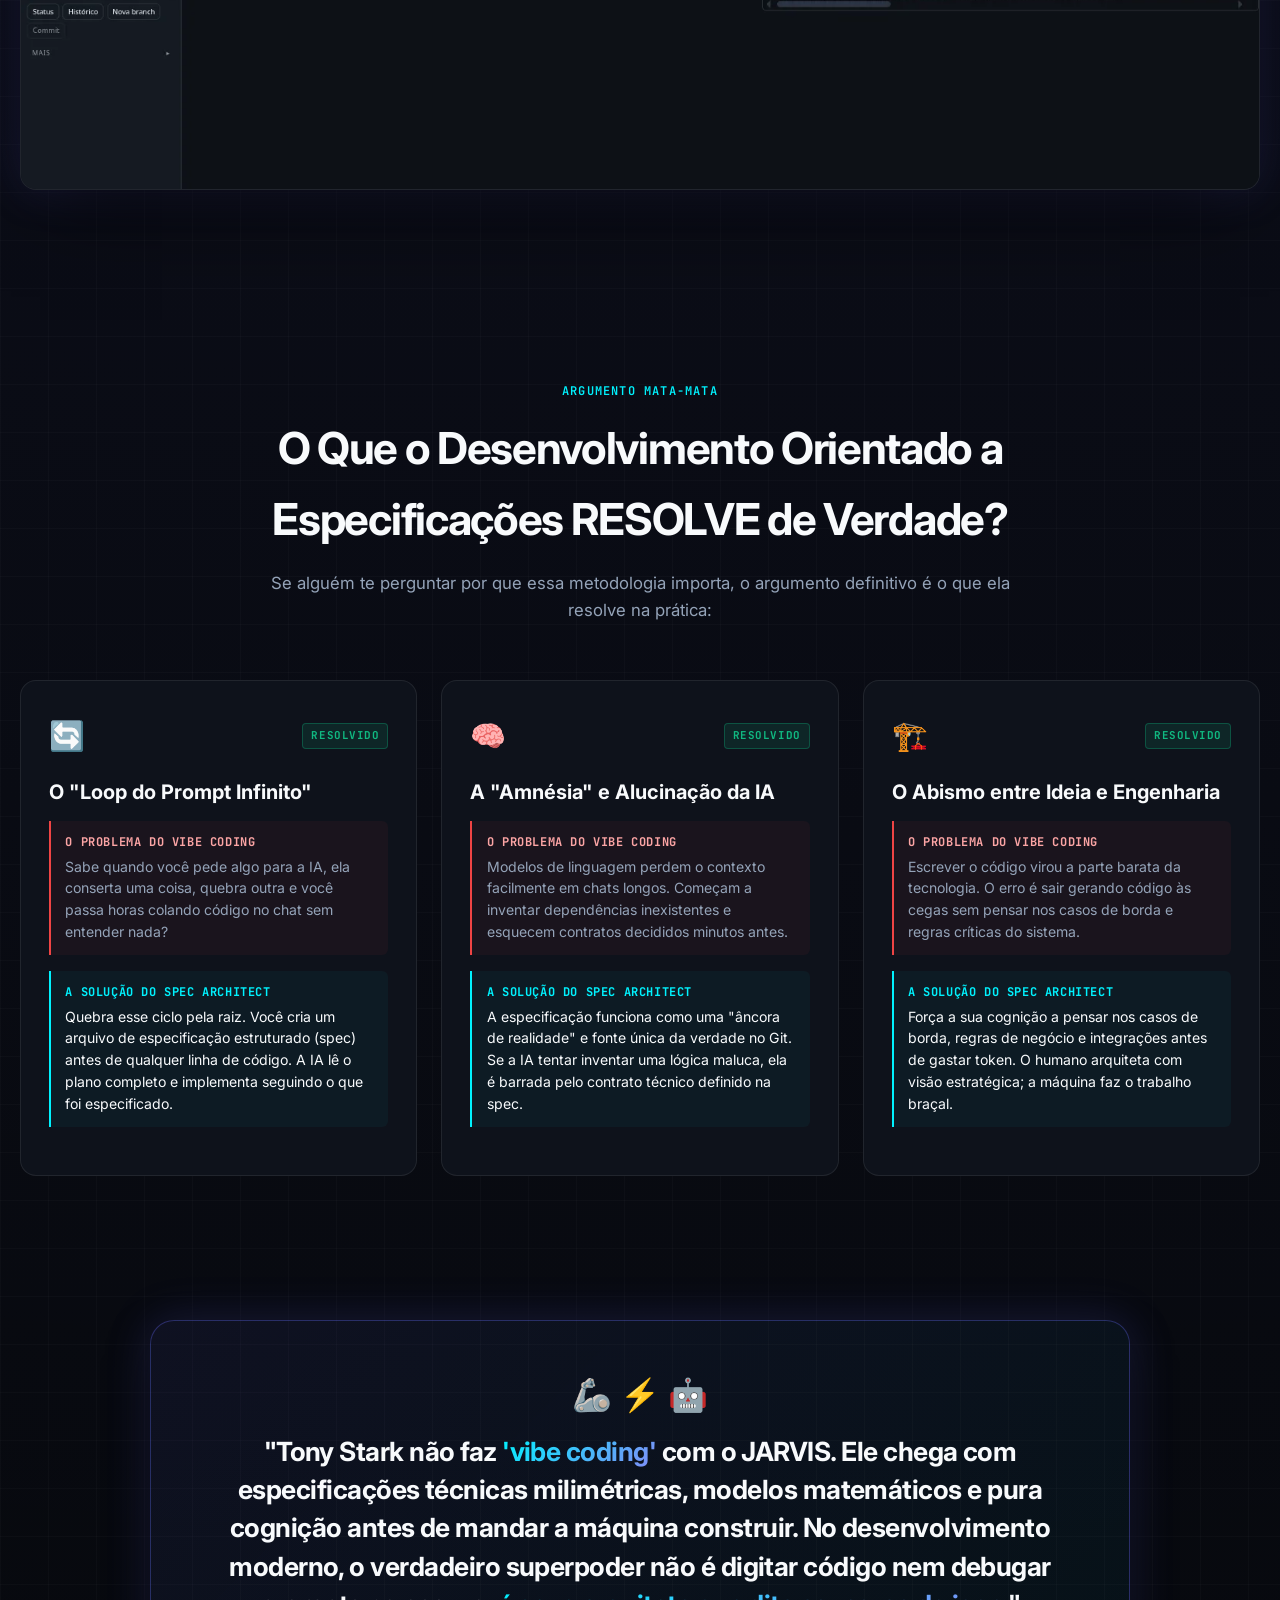
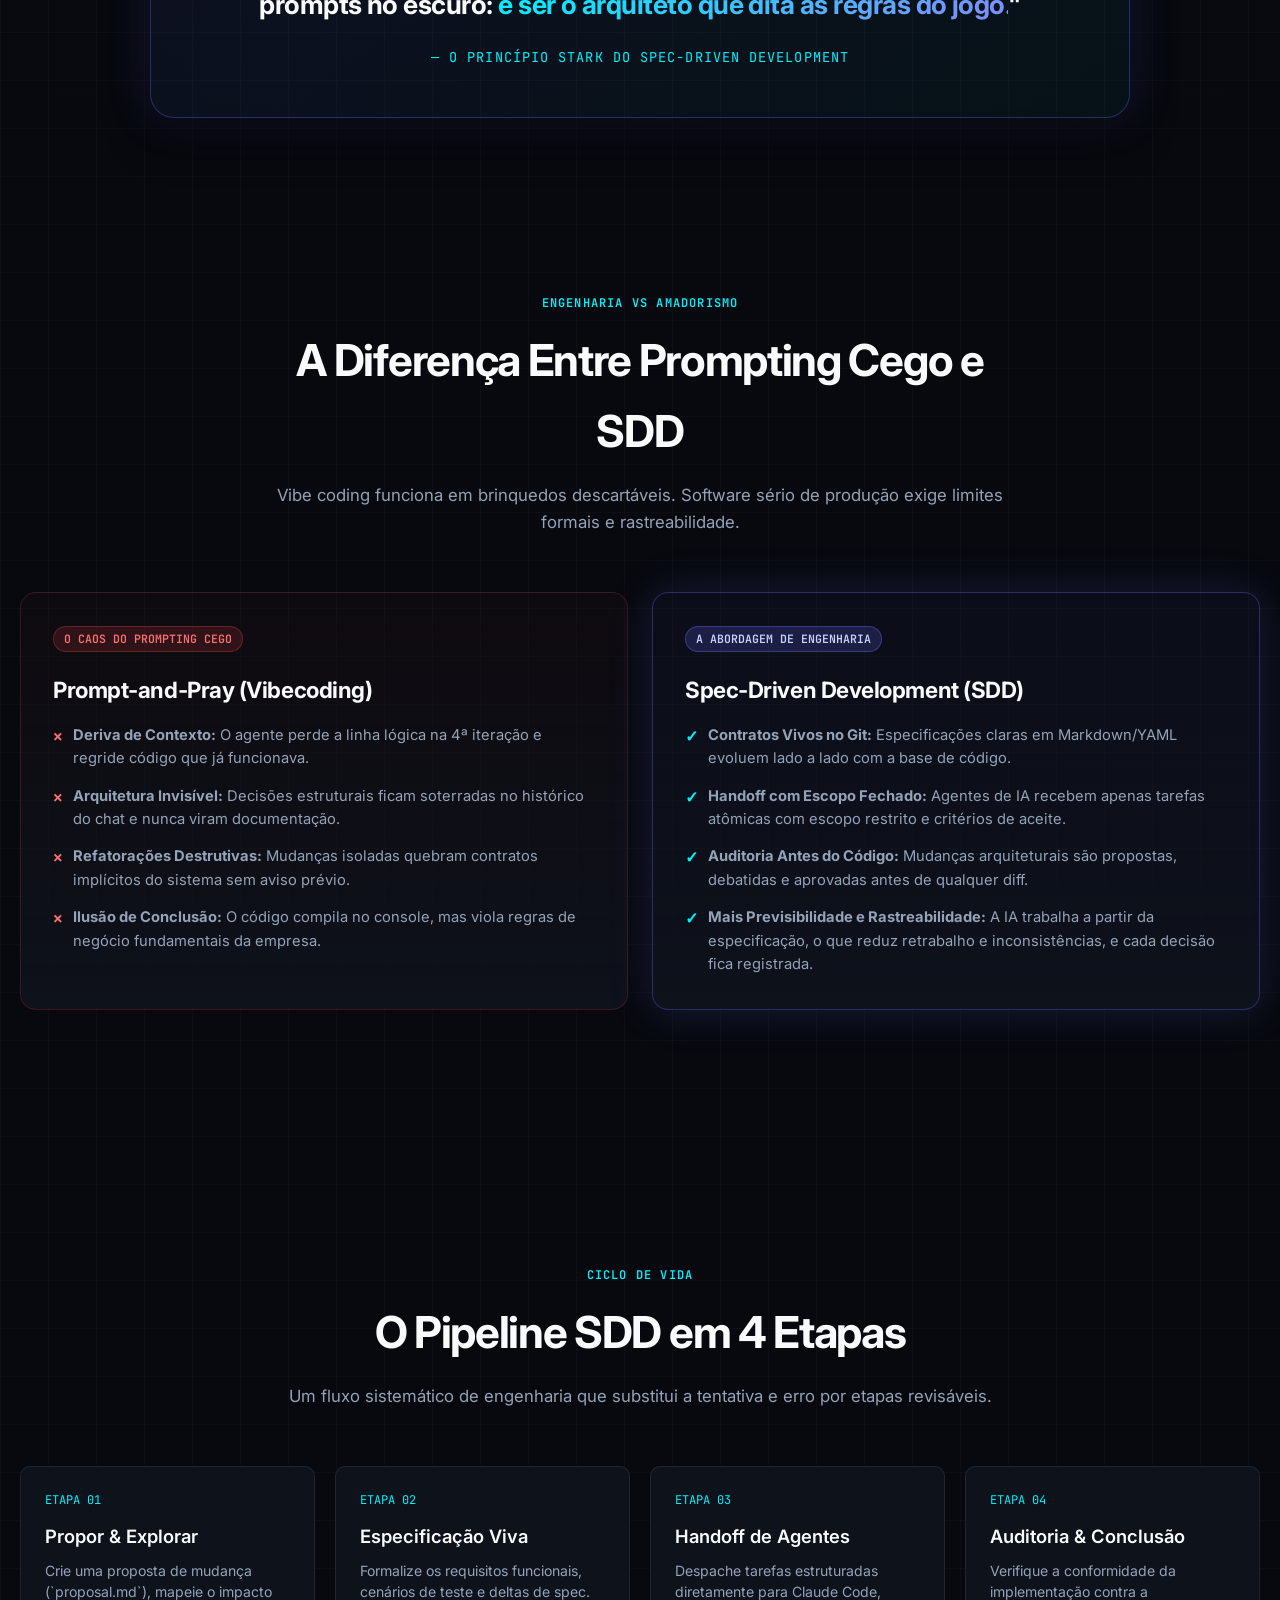
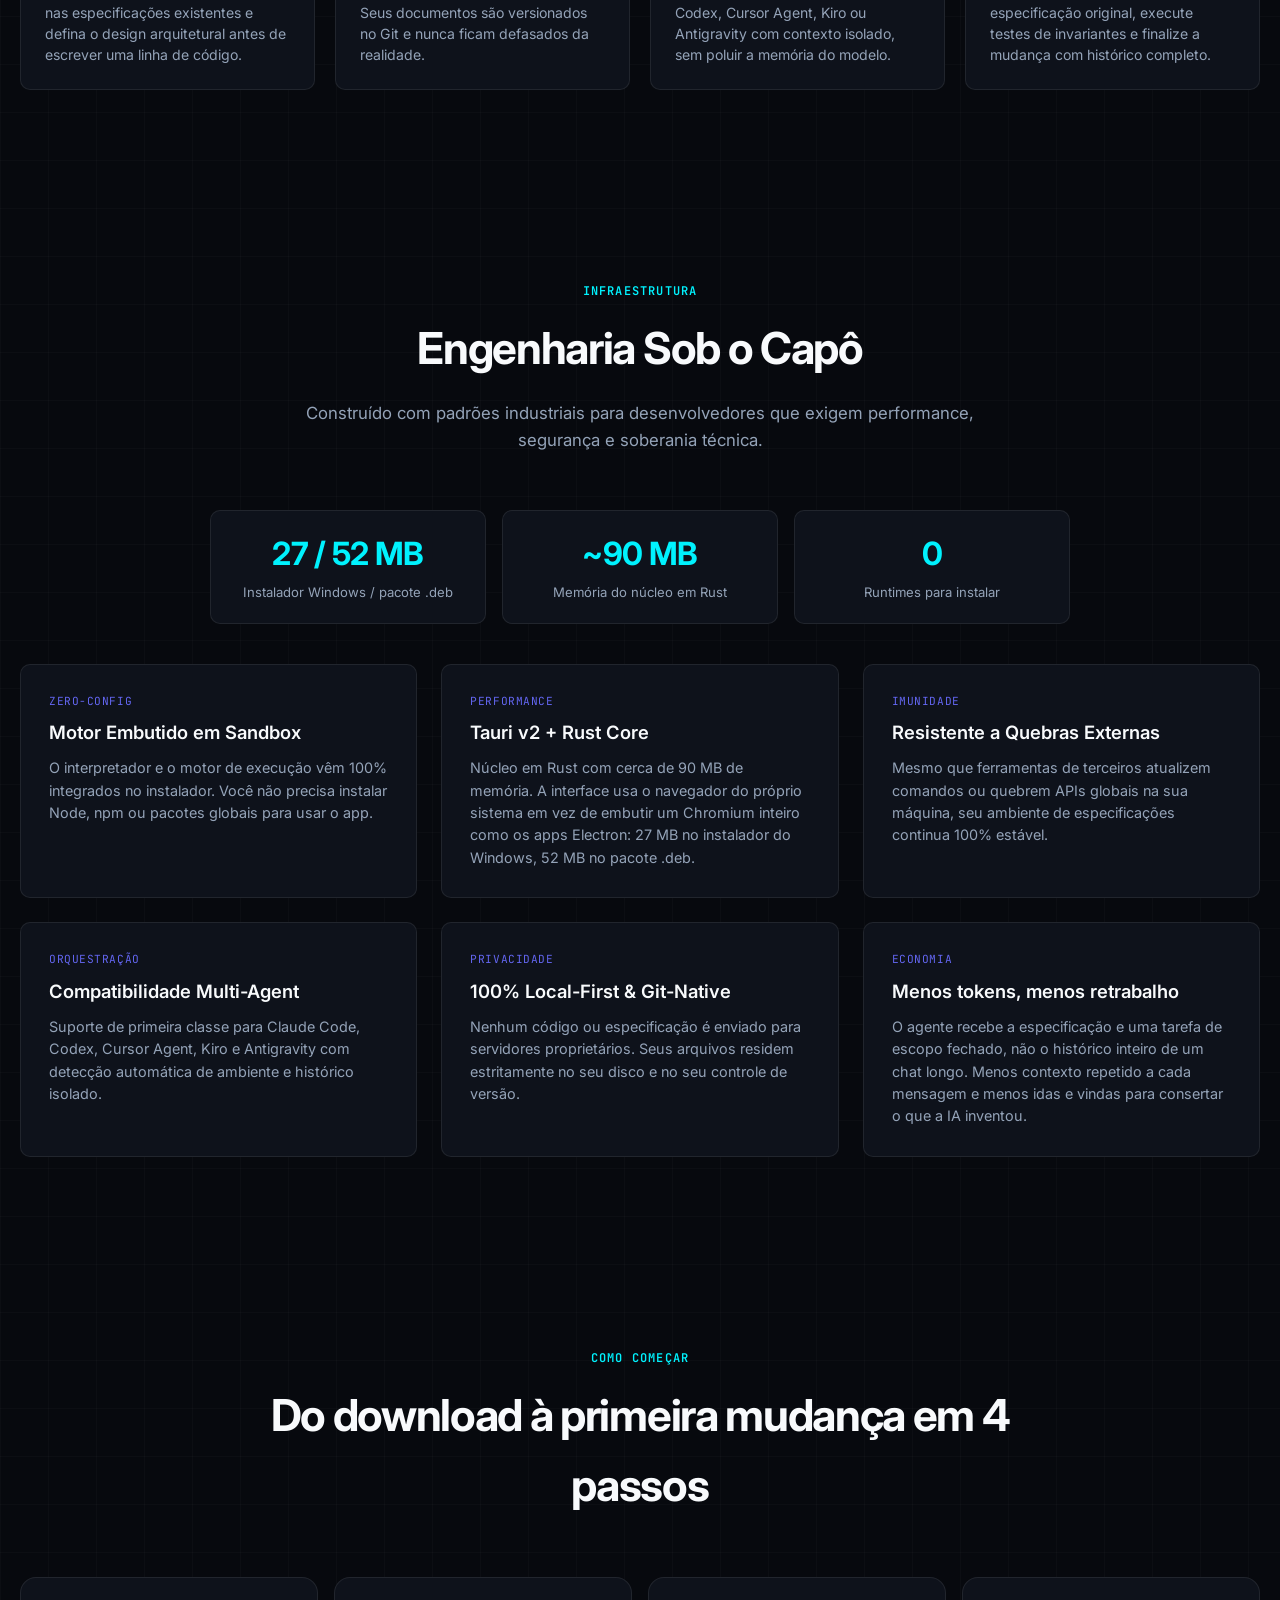
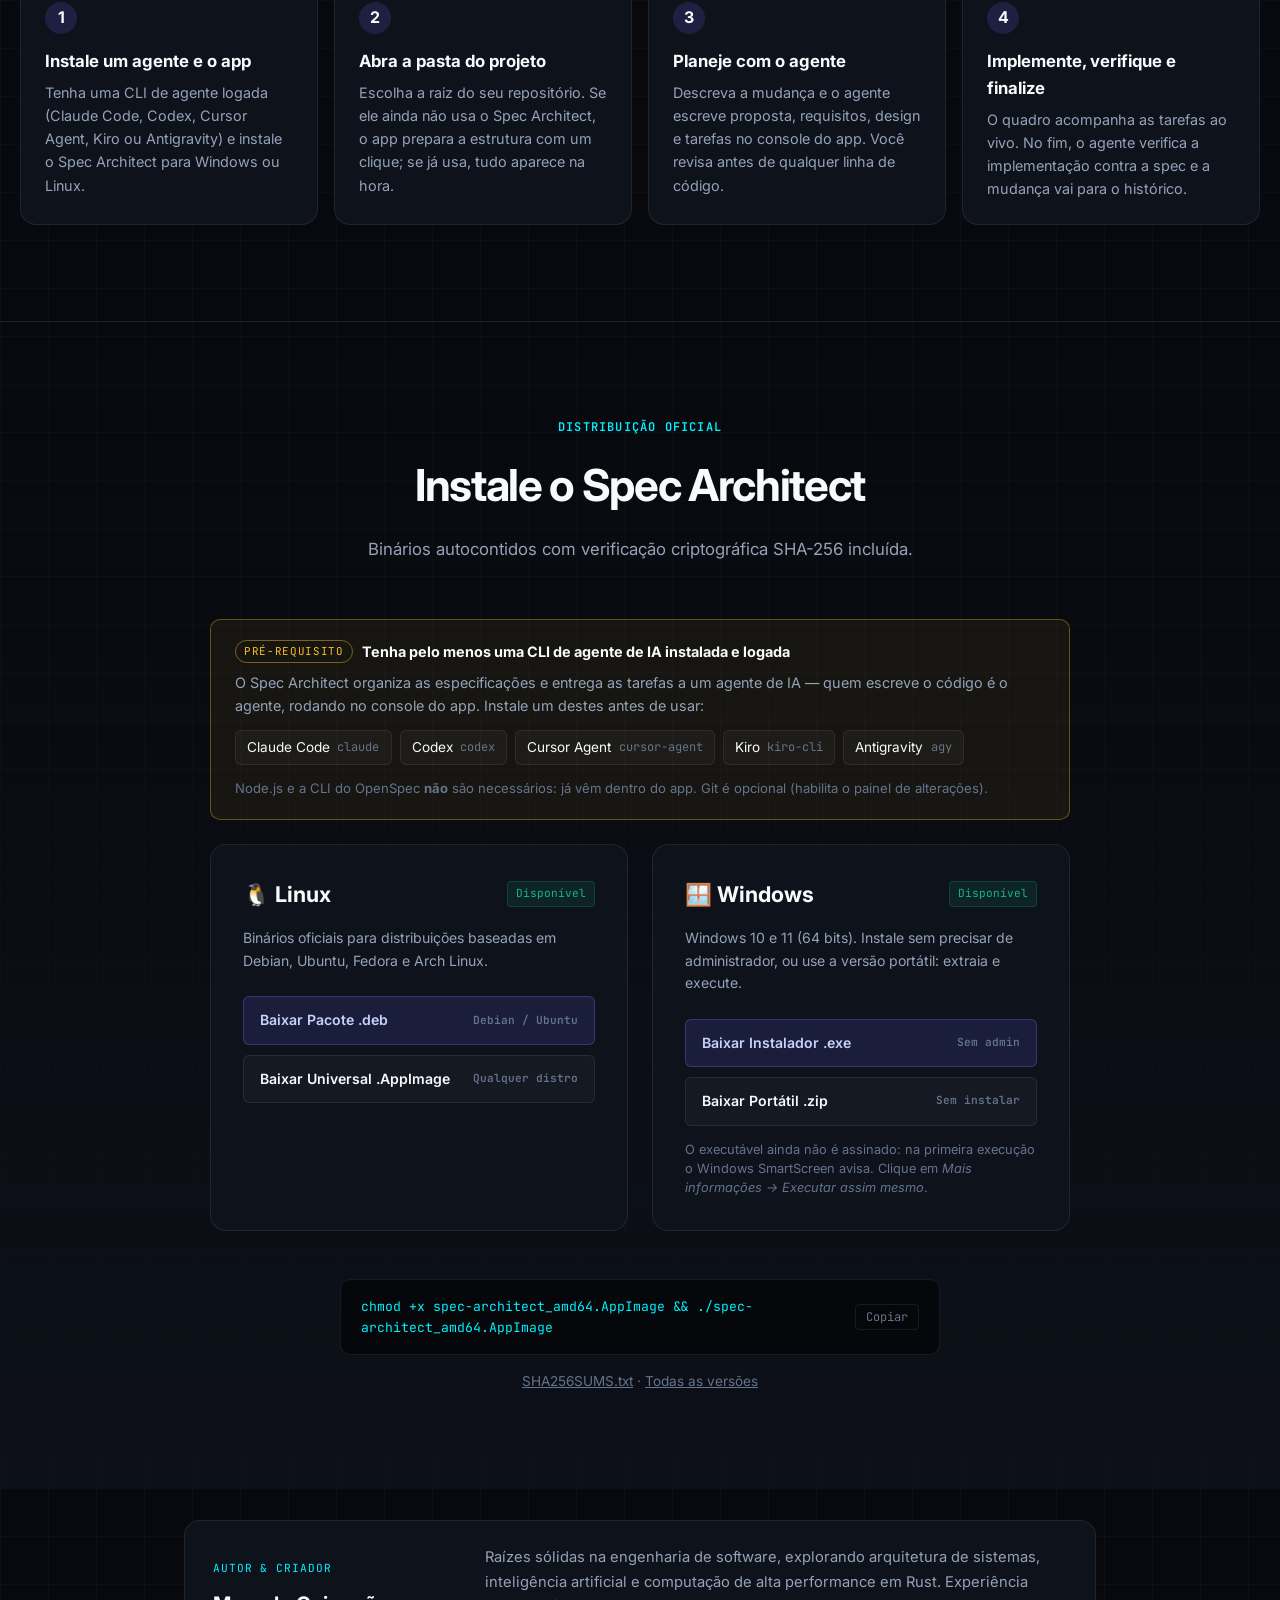
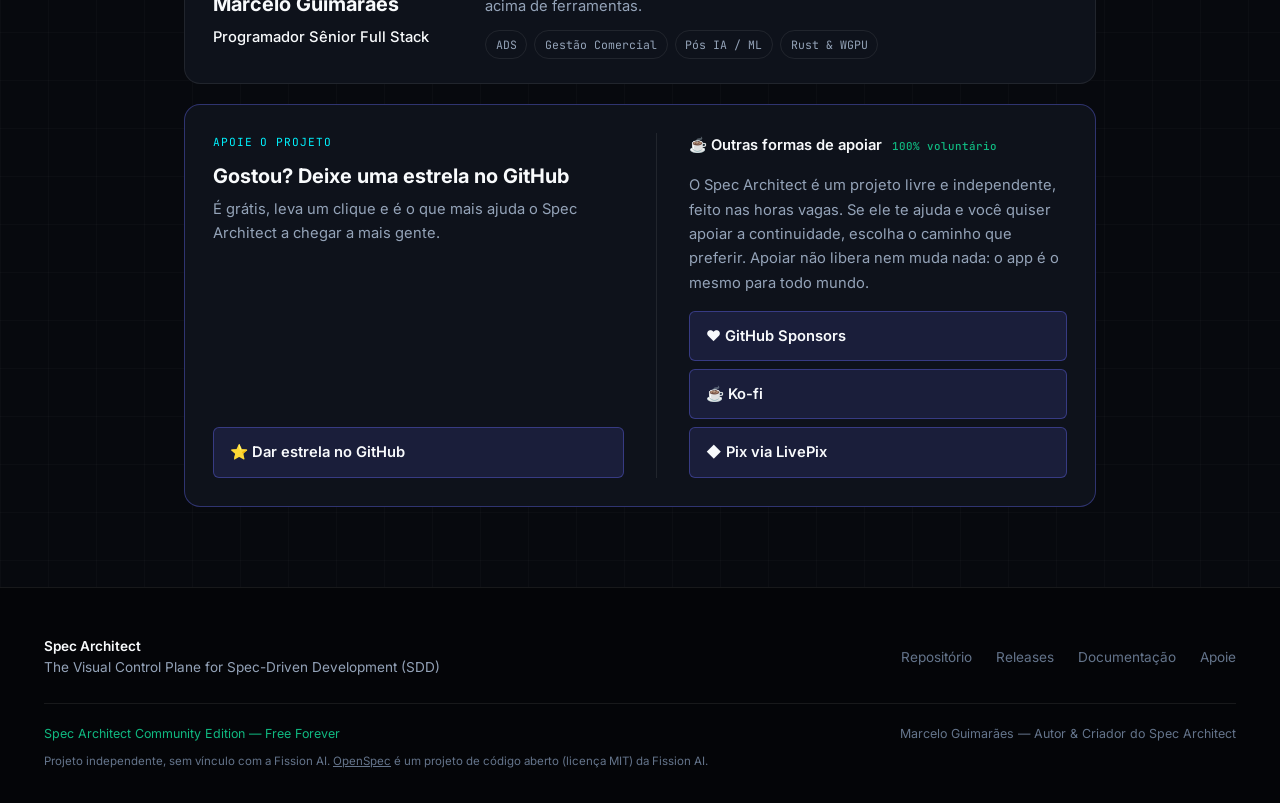
==== commit 6e866b3b: "feat: prints do Atlas 3D e do Explicador na home Novas abas na galeria (Atlas 3D, aberta por padrão," ====
--- a/index.html
+++ b/index.html
@@ -11,7 +11,7 @@
     <meta property="og:type" content="website">
     <meta property="og:url" content="https://marcelofullstack.github.io/spec-architect-app/">
     <link rel="icon" href="favicon.svg" type="image/svg+xml">
-    <link rel="stylesheet" href="style.css?v=20261029">
+    <link rel="stylesheet" href="style.css?v=202610292">
     <link rel="preconnect" href="https://fonts.googleapis.com">
     <link rel="preconnect" href="https://fonts.gstatic.com" crossorigin>
     <link href="https://fonts.googleapis.com/css2?family=Inter:wght@400;500;600;700;800&family=JetBrains+Mono:wght@400;500;600;700&display=swap" rel="stylesheet">
@@ -103,8 +103,10 @@
             <div class="screens" id="screens">
                 <div class="screens-bar">
                     <div class="screens-tabs" role="tablist">
+                        <button type="button" role="tab" data-view="atlas" class="on">Atlas 3D</button>
+                        <button type="button" role="tab" data-view="explainer">Explicador</button>
                         <button type="button" role="tab" data-view="home">Início</button>
-                        <button type="button" role="tab" data-view="board" class="on">Quadro</button>
+                        <button type="button" role="tab" data-view="board">Quadro</button>
                         <button type="button" role="tab" data-view="change">Mudança</button>
                         <button type="button" role="tab" data-view="spec">Requisitos</button>
                         <button type="button" role="tab" data-view="verify">Verificação</button>
@@ -116,7 +118,7 @@
                     </div>
                 </div>
                 <div class="screens-frame">
-                    <img id="screens-img" src="assets/screens/dark-pt-board.webp?v=20261029" width="1600" height="1000" alt="Spec Architect: quadro de mudanças com o progresso das tarefas de cada change">
+                    <img id="screens-img" src="assets/screens/dark-pt-atlas.webp?v=202610292" width="1600" height="1000" alt="Spec Architect: atlas 3D das capabilities e das changes que mexeram em cada uma">
                 </div>
             </div>
         </section>
@@ -176,6 +178,10 @@
                     <h3 class="solver-title">Mapa de uso do código</h3>
                     <p class="solver-text">Escolha um arquivo e veja quem usa cada função, de dentro de qual função, e do que ele depende, num grafo em que dá para seguir a cadeia de chamadas.</p>
                 </div>
+            </div>
+            <div class="news-shots">
+                <a class="screens-frame" data-shot-link="atlas" href="assets/screens/dark-pt-atlas.webp?v=202610292" target="_blank" rel="noopener"><img data-shot="atlas" src="assets/screens/dark-pt-atlas.webp?v=202610292" width="1600" height="1000" loading="lazy" alt="Spec Architect: atlas 3D das capabilities e das changes que mexeram em cada uma"></a>
+                <a class="screens-frame" data-shot-link="explainer" href="assets/screens/dark-pt-explainer.webp?v=202610292" target="_blank" rel="noopener"><img data-shot="explainer" src="assets/screens/dark-pt-explainer.webp?v=202610292" width="1600" height="1000" loading="lazy" alt="Spec Architect: explicador de change com o mapa dos arquivos alterados e o diff de cada um"></a>
             </div>
         </section>
 
@@ -590,7 +596,7 @@
         </footer>
     </main>
 
-    <script src="i18n.js?v=20261029"></script>
-    <script src="app.js?v=20261029"></script>
+    <script src="i18n.js?v=202610292"></script>
+    <script src="app.js?v=202610292"></script>
 </body>
 </html>
--- a/style.css
+++ b/style.css
@@ -1811,3 +1811,7 @@
 .solver-text { margin: 12px 0 0; font-size: 0.95rem; line-height: 1.6; color: var(--text-secondary); }
 .solver-grid.news-grid { grid-template-columns: repeat(2, minmax(0, 1fr)); }
 @media (max-width: 760px) { .solver-grid.news-grid { grid-template-columns: 1fr; } }
+
+/* What's new: the two screens under the cards */
+.news-shots { display: grid; gap: 24px; margin-top: 28px; }
+.news-shots a { display: block; }
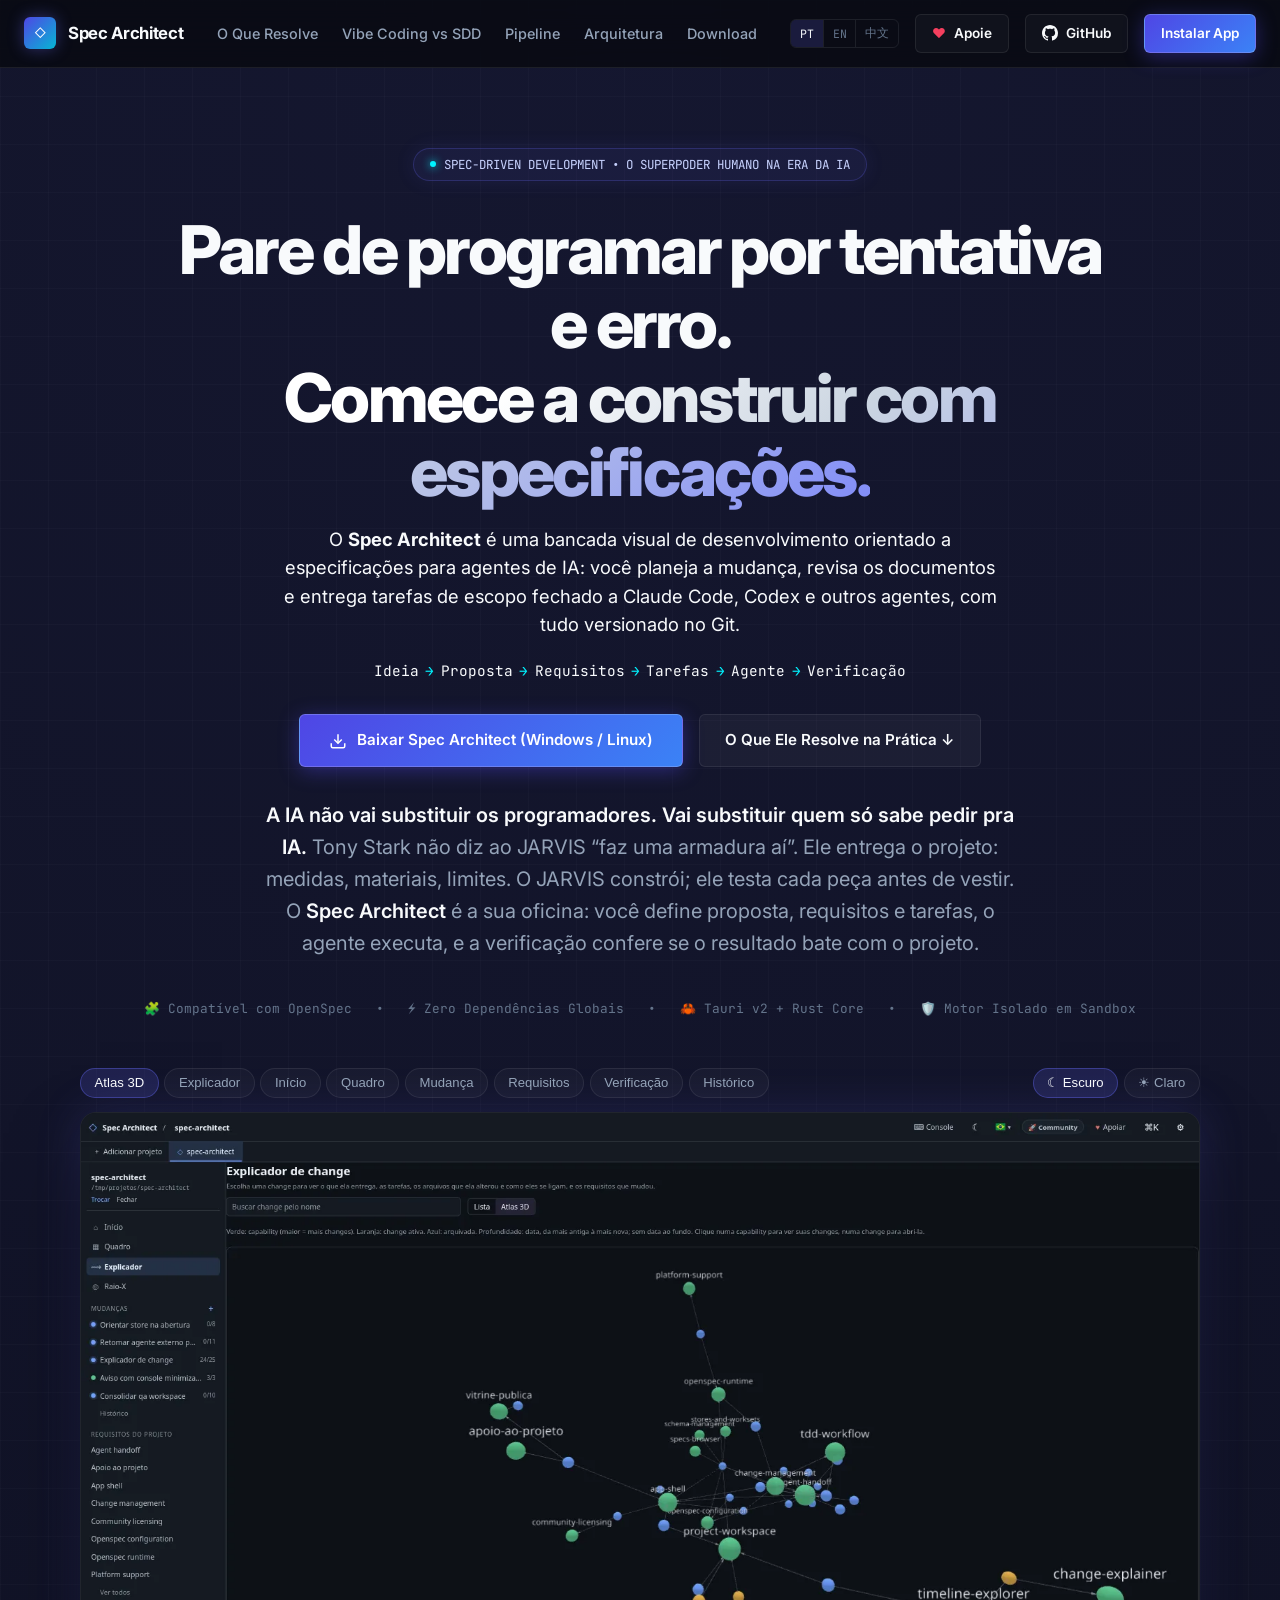
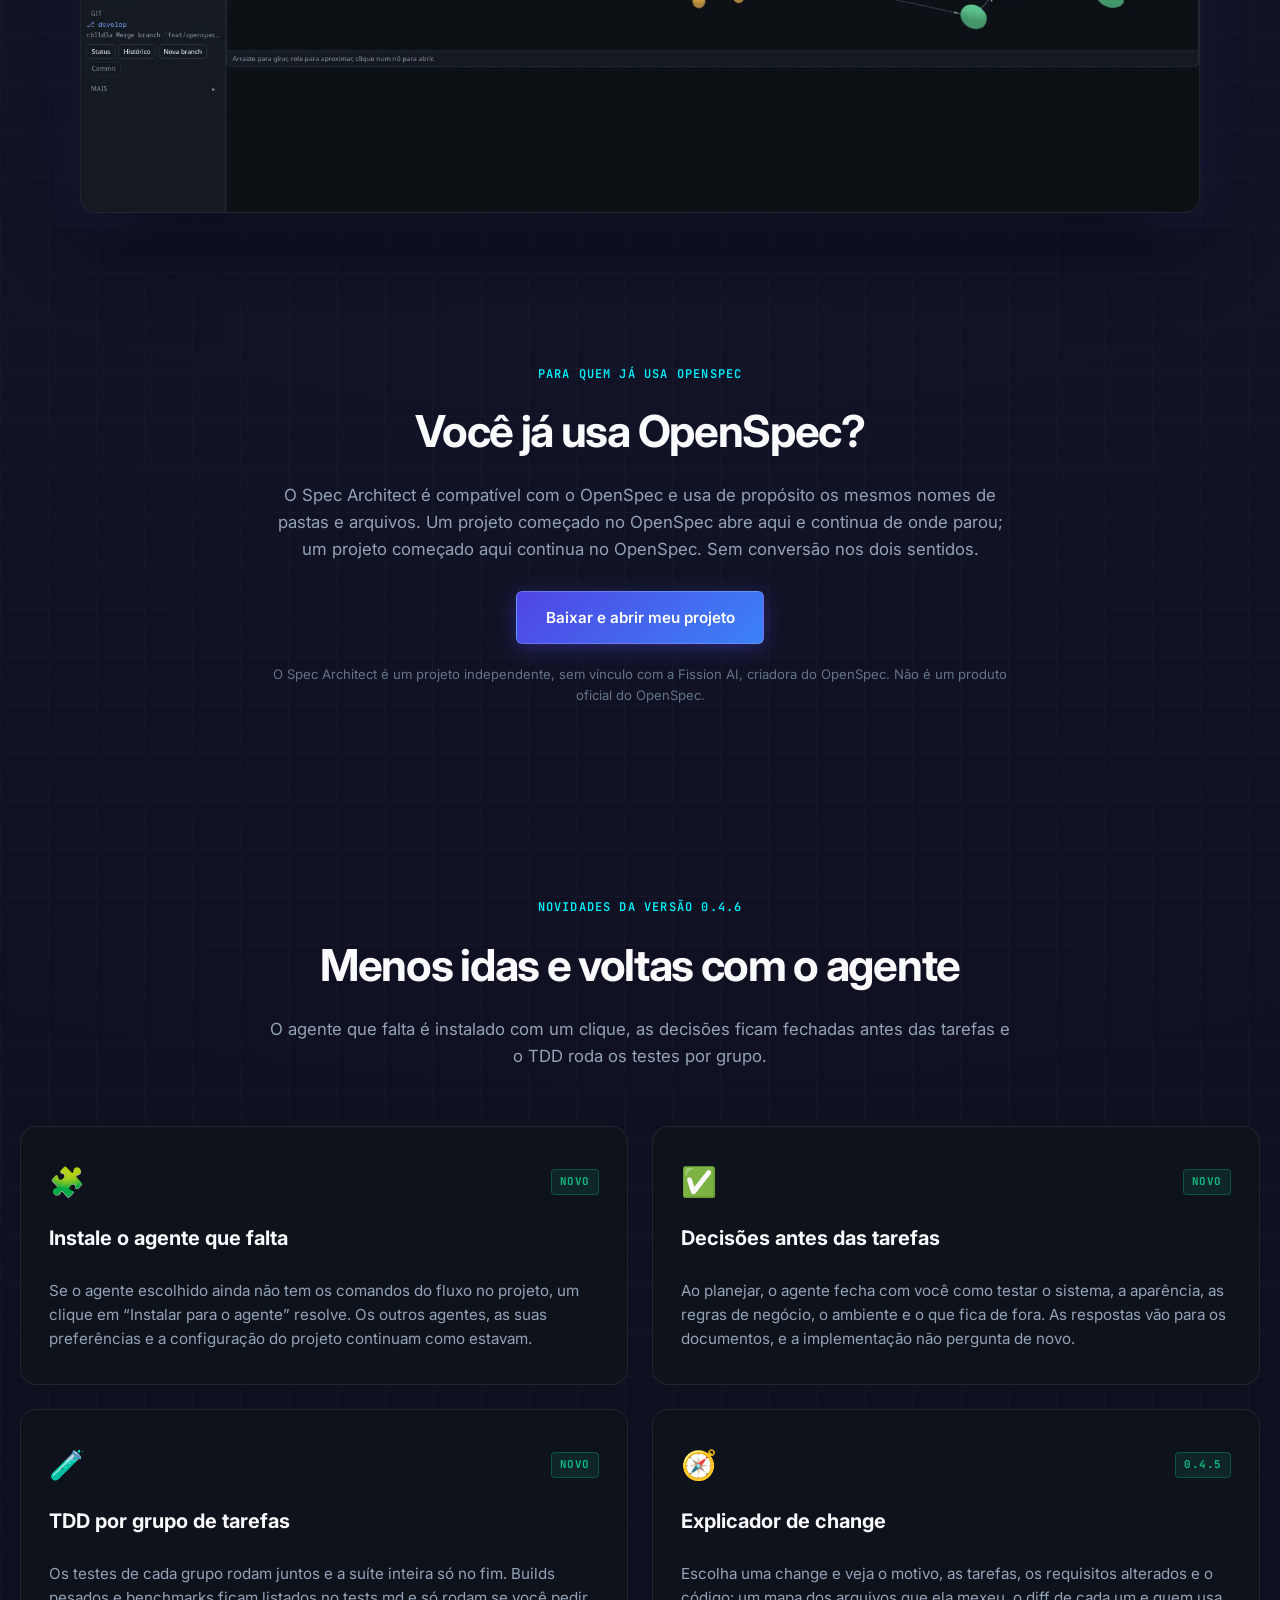
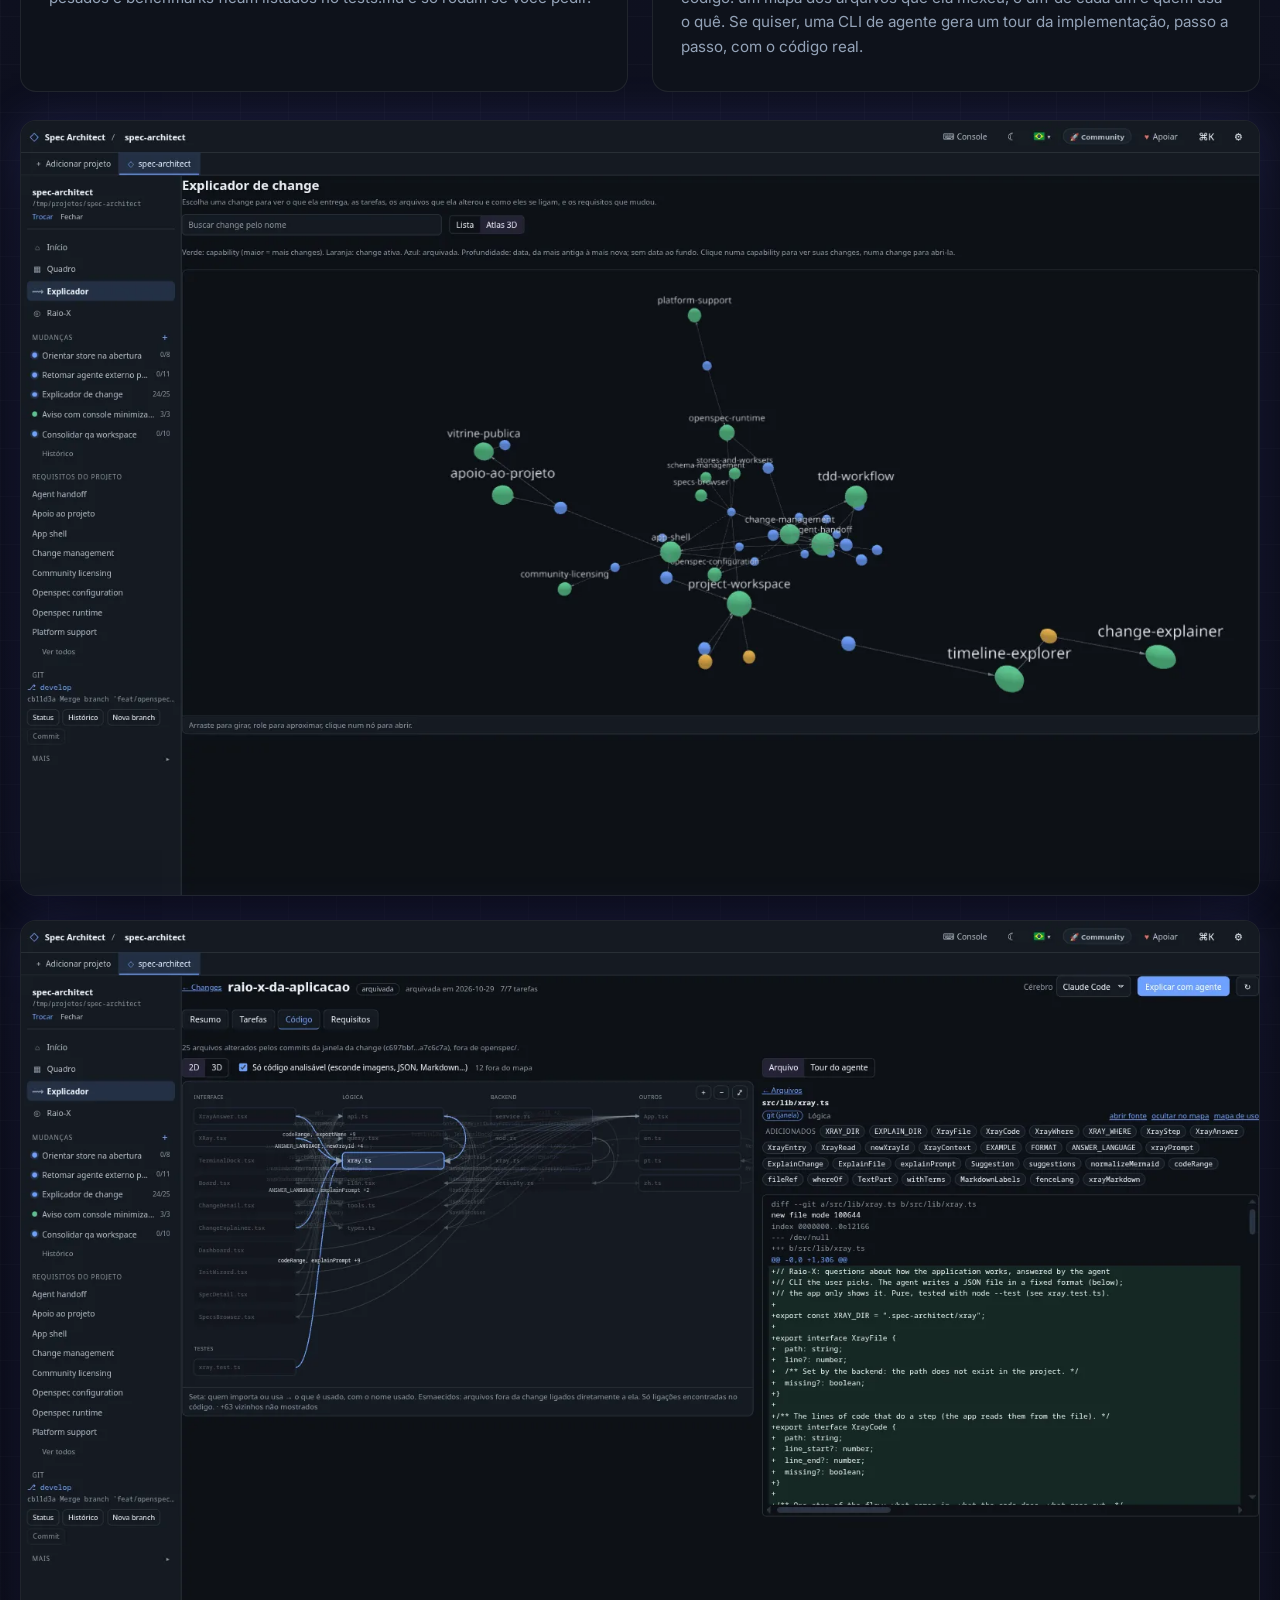
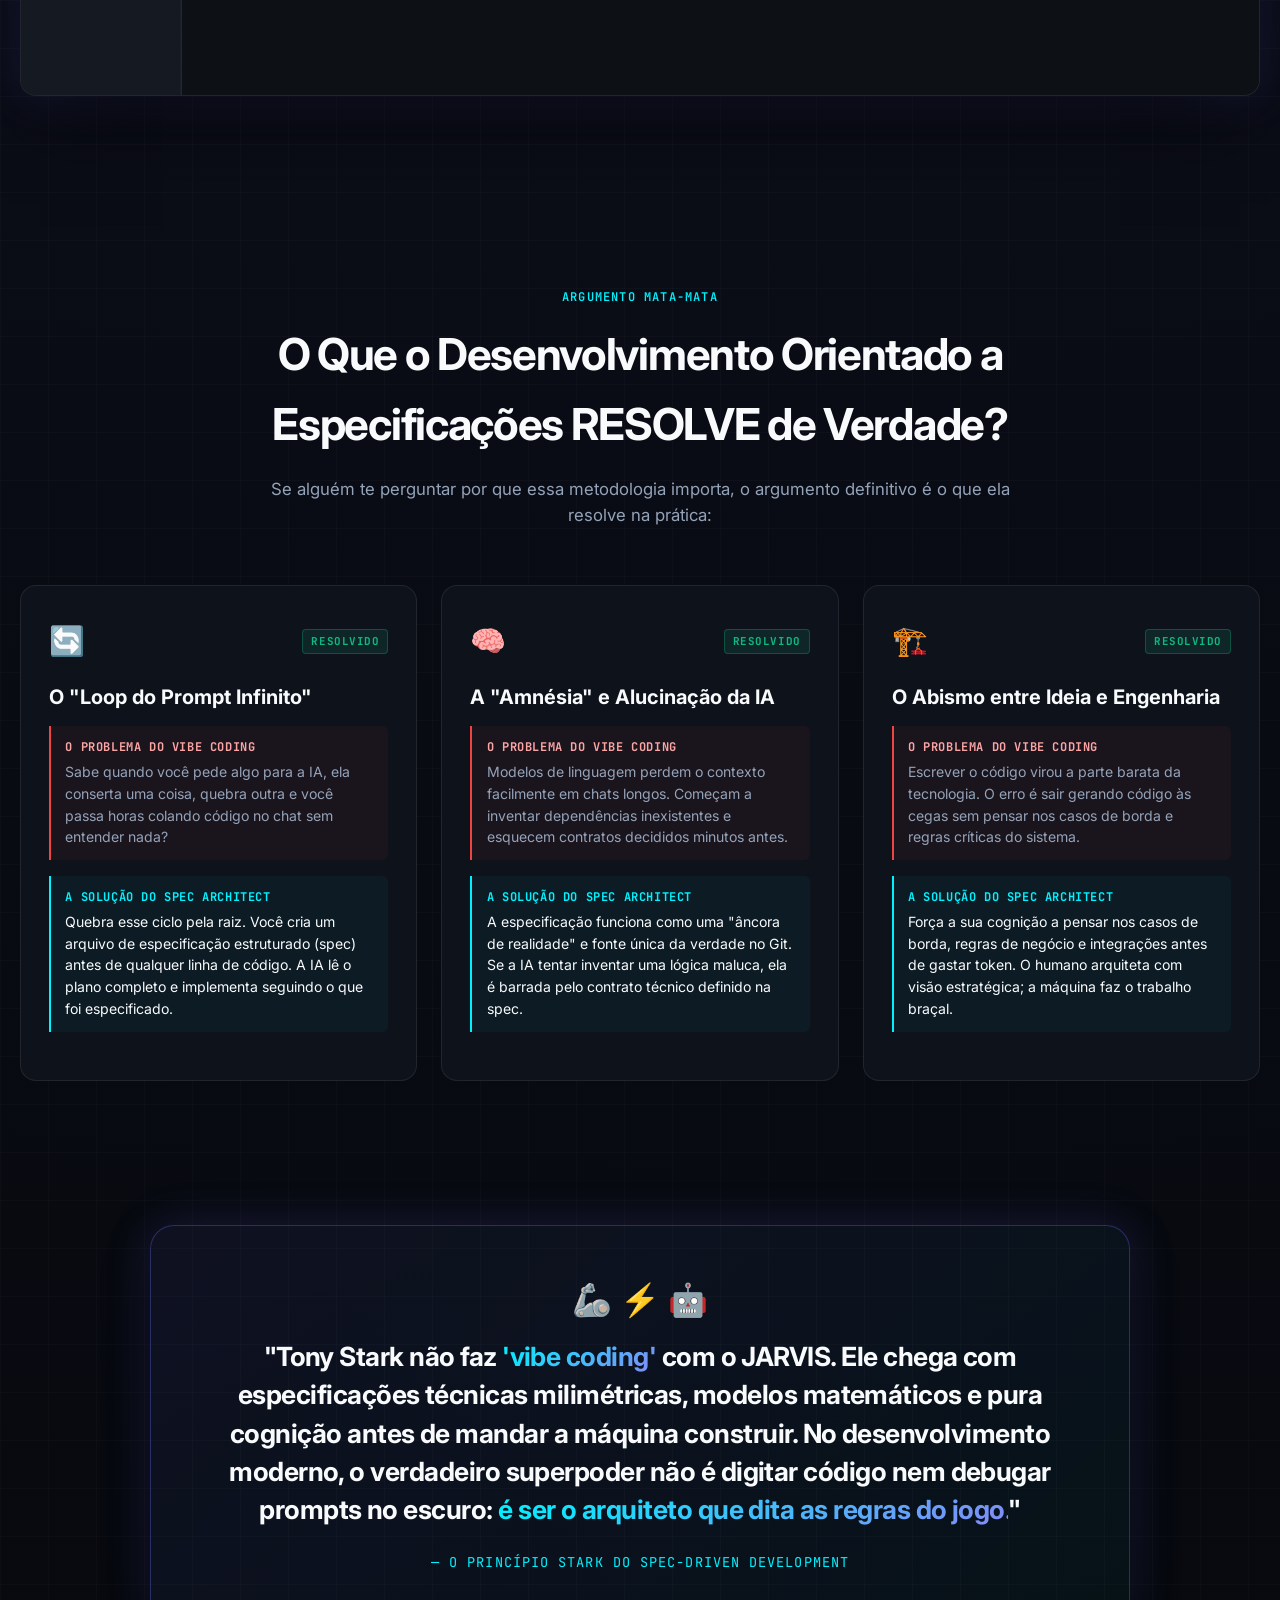
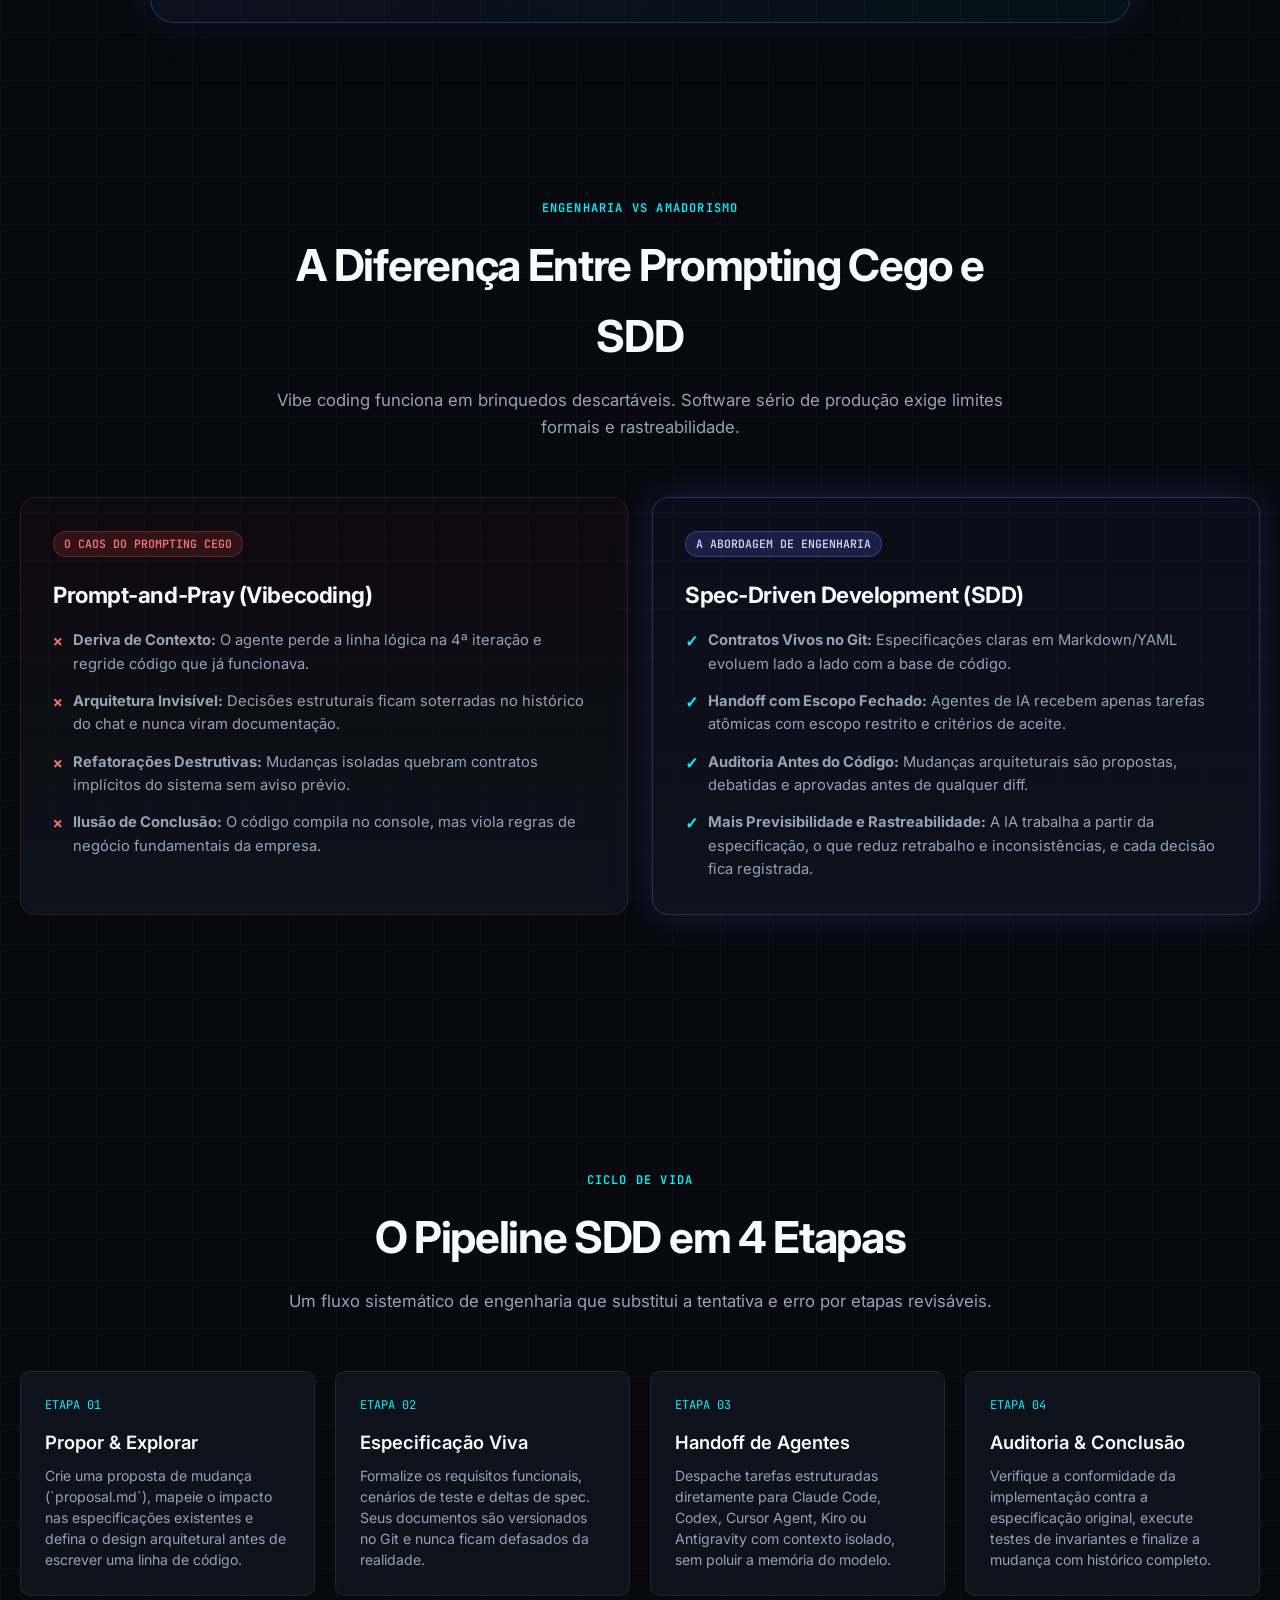
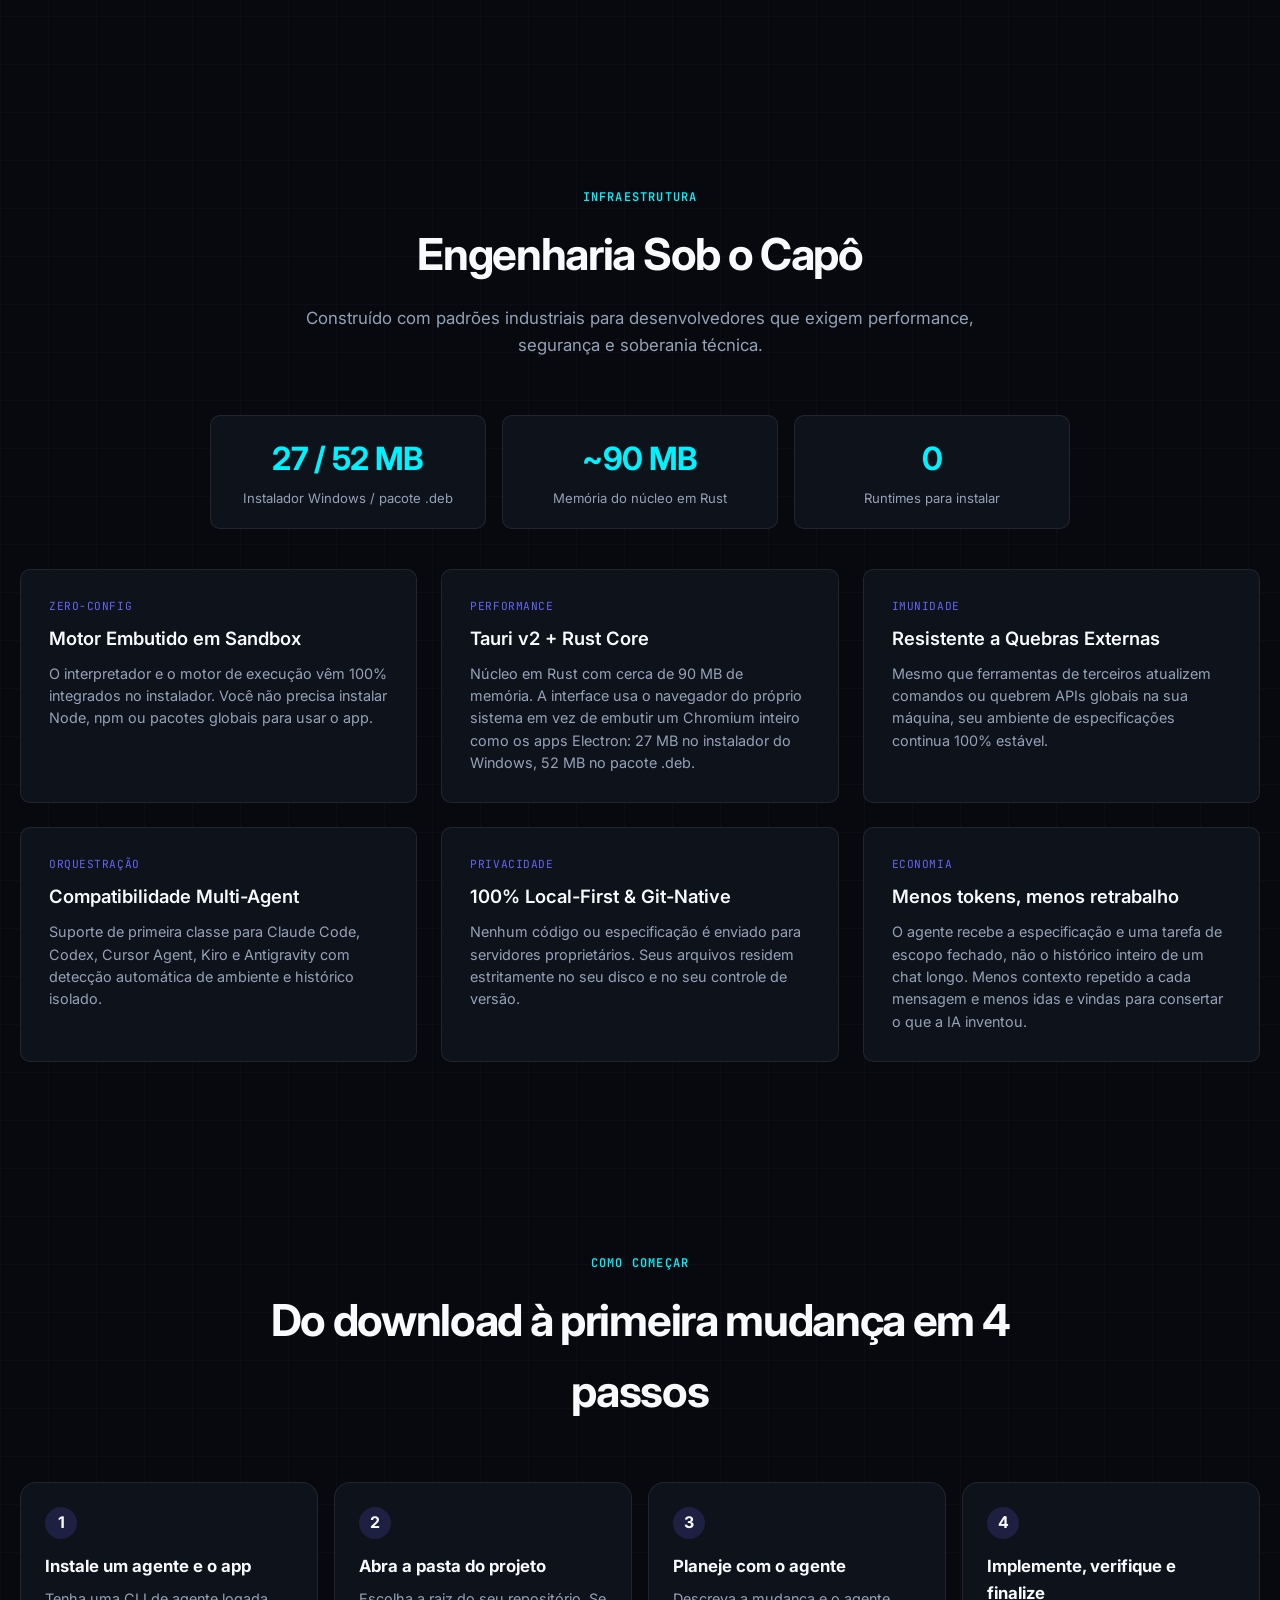
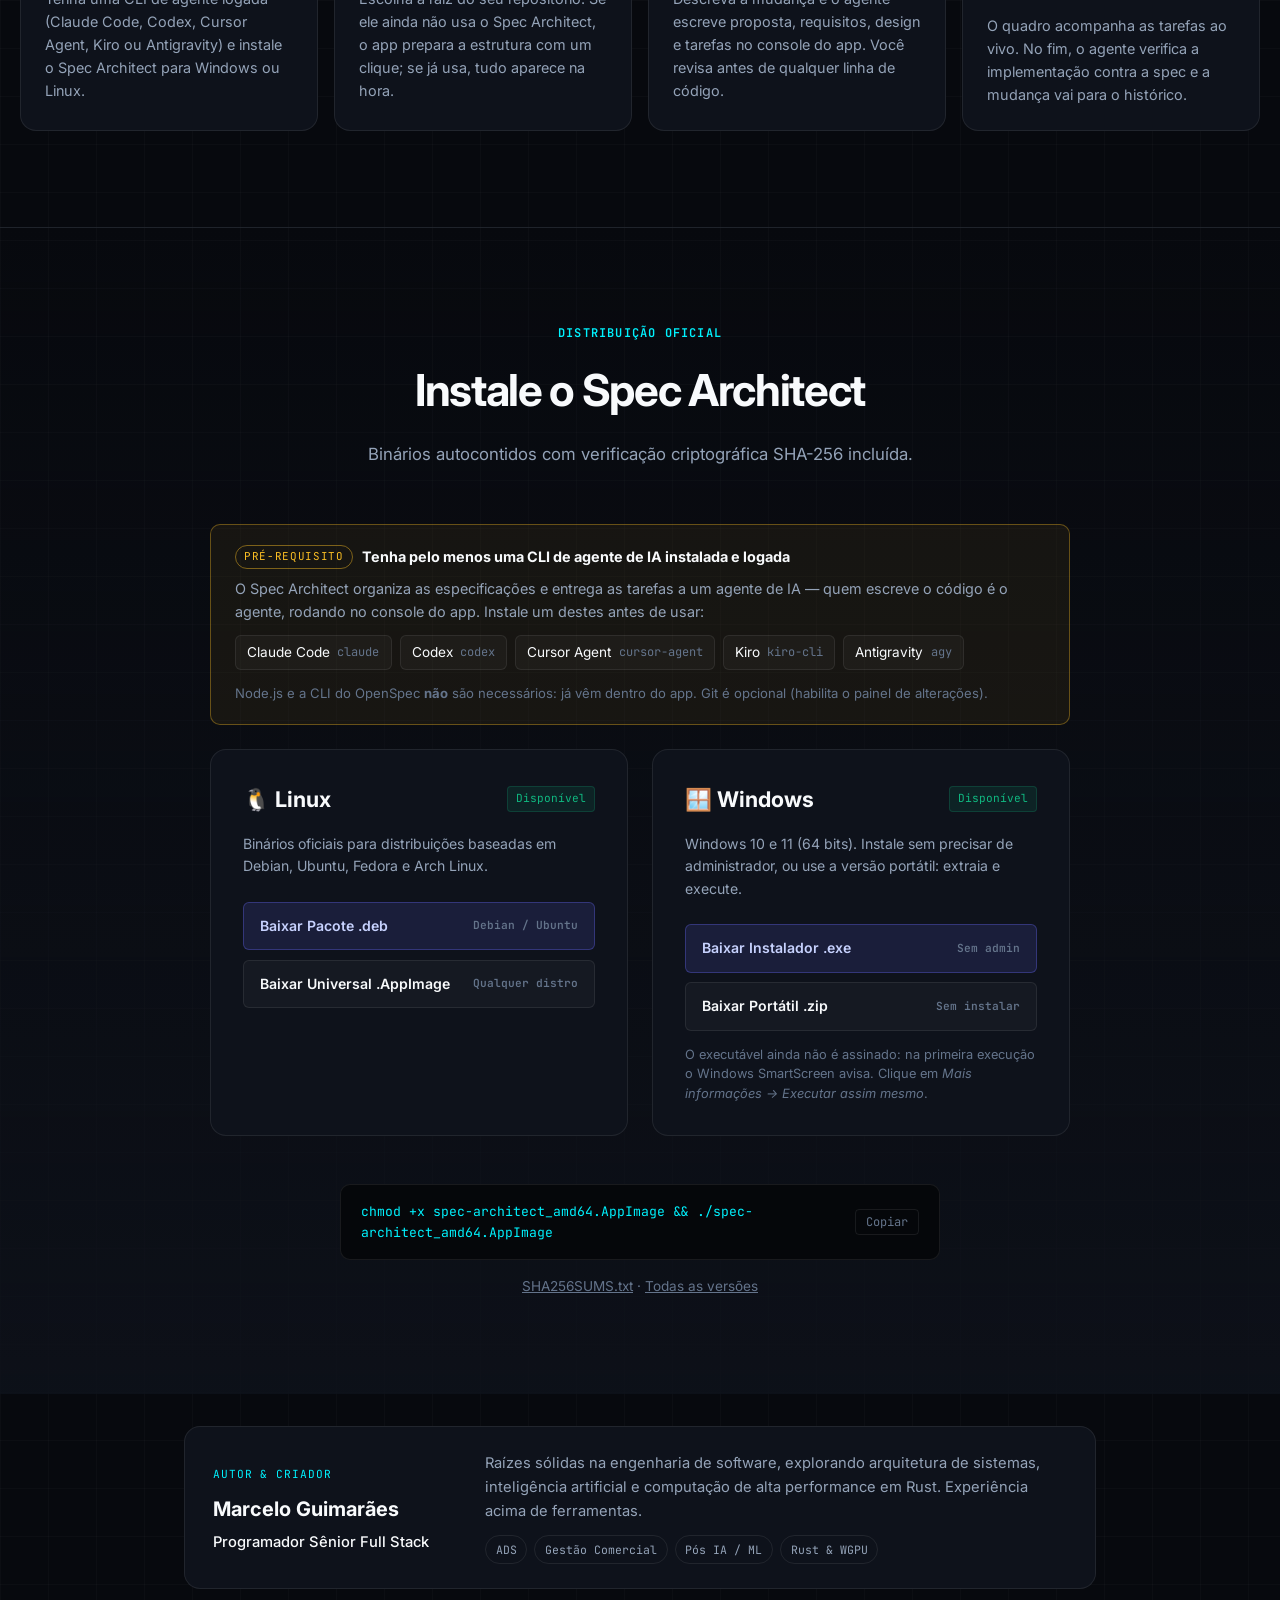
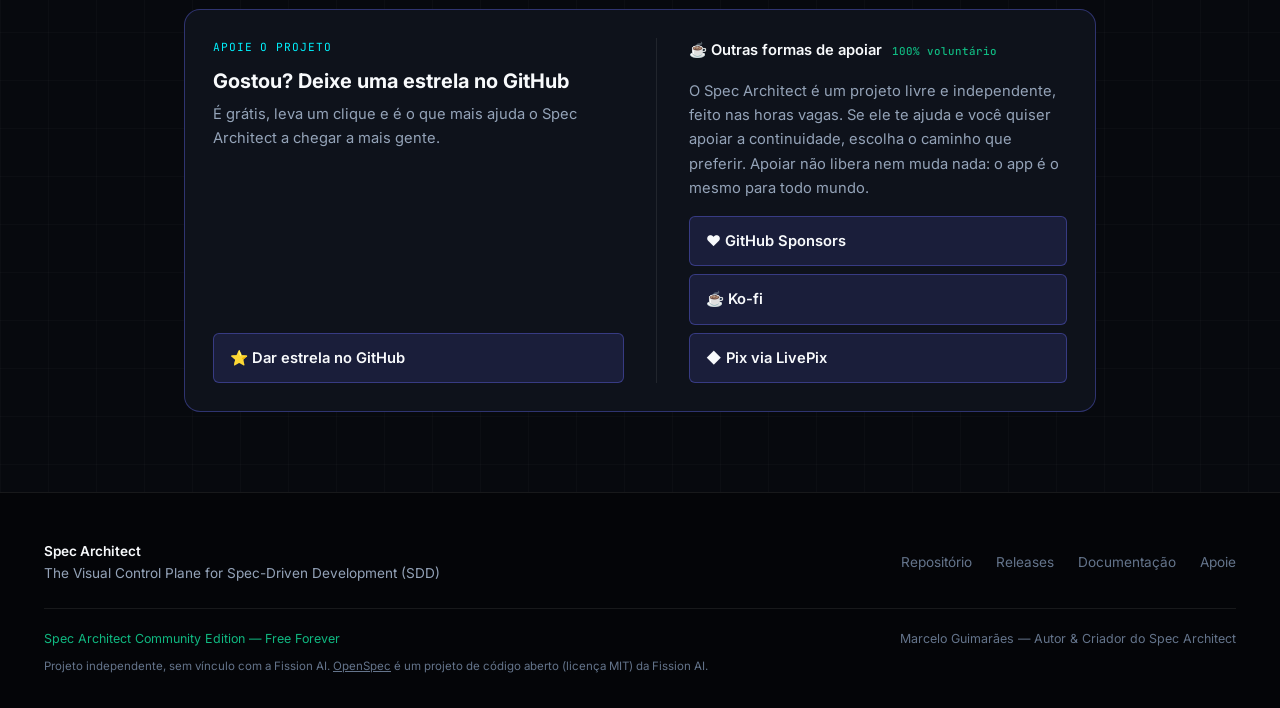
==== commit e07f1e27: "feat: anunciar as novidades da v0.4.6 na home Cards de instalação do agente que falta, decisões ante" ====
--- a/index.html
+++ b/index.html
@@ -11,7 +11,7 @@
     <meta property="og:type" content="website">
     <meta property="og:url" content="https://marcelofullstack.github.io/spec-architect-app/">
     <link rel="icon" href="favicon.svg" type="image/svg+xml">
-    <link rel="stylesheet" href="style.css?v=202610292">
+    <link rel="stylesheet" href="style.css?v=20261112">
     <link rel="preconnect" href="https://fonts.googleapis.com">
     <link rel="preconnect" href="https://fonts.gstatic.com" crossorigin>
     <link href="https://fonts.googleapis.com/css2?family=Inter:wght@400;500;600;700;800&family=JetBrains+Mono:wght@400;500;600;700&display=swap" rel="stylesheet">
@@ -118,7 +118,7 @@
                     </div>
                 </div>
                 <div class="screens-frame">
-                    <img id="screens-img" src="assets/screens/dark-pt-atlas.webp?v=202610292" width="1600" height="1000" alt="Spec Architect: atlas 3D das capabilities e das changes que mexeram em cada uma">
+                    <img id="screens-img" src="assets/screens/dark-pt-atlas.webp?v=20261112" width="1600" height="1000" alt="Spec Architect: atlas 3D das capabilities e das changes que mexeram em cada uma">
                 </div>
             </div>
         </section>
@@ -141,47 +141,47 @@
         <!-- WHAT'S NEW -->
         <section class="section container" id="novidades">
             <div class="section-header">
-                <span class="section-tag">Novidades da versão 0.4.5</span>
-                <h2 class="section-title">Entenda cada mudança e saiba quando o agente terminou</h2>
-                <p class="section-desc">O que cada change fez no código, explicado em um só lugar, e avisos que chegam até você mesmo com o app em segundo plano.</p>
+                <span class="section-tag">Novidades da versão 0.4.6</span>
+                <h2 class="section-title">Menos idas e voltas com o agente</h2>
+                <p class="section-desc">O agente que falta é instalado com um clique, as decisões ficam fechadas antes das tarefas e o TDD roda os testes por grupo.</p>
             </div>
             <div class="solver-grid news-grid">
                 <div class="solver-card">
                     <div class="solver-header">
+                        <span class="solver-icon">🧩</span>
+                        <span class="solver-badge">Novo</span>
+                    </div>
+                    <h3 class="solver-title">Instale o agente que falta</h3>
+                    <p class="solver-text">Se o agente escolhido ainda não tem os comandos do fluxo no projeto, um clique em “Instalar para o agente” resolve. Os outros agentes, as suas preferências e a configuração do projeto continuam como estavam.</p>
+                </div>
+                <div class="solver-card">
+                    <div class="solver-header">
+                        <span class="solver-icon">✅</span>
+                        <span class="solver-badge">Novo</span>
+                    </div>
+                    <h3 class="solver-title">Decisões antes das tarefas</h3>
+                    <p class="solver-text">Ao planejar, o agente fecha com você como testar o sistema, a aparência, as regras de negócio, o ambiente e o que fica de fora. As respostas vão para os documentos, e a implementação não pergunta de novo.</p>
+                </div>
+                <div class="solver-card">
+                    <div class="solver-header">
+                        <span class="solver-icon">🧪</span>
+                        <span class="solver-badge">Novo</span>
+                    </div>
+                    <h3 class="solver-title">TDD por grupo de tarefas</h3>
+                    <p class="solver-text">Os testes de cada grupo rodam juntos e a suíte inteira só no fim. Builds pesados e benchmarks ficam listados no tests.md e só rodam se você pedir.</p>
+                </div>
+                <div class="solver-card">
+                    <div class="solver-header">
                         <span class="solver-icon">🧭</span>
-                        <span class="solver-badge">Novo</span>
+                        <span class="solver-badge">0.4.5</span>
                     </div>
                     <h3 class="solver-title">Explicador de change</h3>
                     <p class="solver-text">Escolha uma change e veja o motivo, as tarefas, os requisitos alterados e o código: um mapa dos arquivos que ela mexeu, o diff de cada um e quem usa o quê. Se quiser, uma CLI de agente gera um tour da implementação, passo a passo, com o código real.</p>
                 </div>
-                <div class="solver-card">
-                    <div class="solver-header">
-                        <span class="solver-icon">🔔</span>
-                        <span class="solver-badge">Novo</span>
-                    </div>
-                    <h3 class="solver-title">Avisos fora do app</h3>
-                    <p class="solver-text">Quando o agente termina ou precisa de você com a janela em segundo plano ou o console minimizado, o Spec Architect toca um som pelo sistema e mostra uma notificação com o nome do projeto.</p>
-                </div>
-                <div class="solver-card">
-                    <div class="solver-header">
-                        <span class="solver-icon">🩻</span>
-                        <span class="solver-badge">0.4.4</span>
-                    </div>
-                    <h3 class="solver-title">Raio-X da aplicação</h3>
-                    <p class="solver-text">Pergunte como algo funciona e receba uma explicação visual em linguagem simples: o caminho passo a passo, o que entra, o trecho real do código e o que sai. Quem responde é a CLI de agente que você escolher, e a resposta pode ser exportada em Markdown.</p>
-                </div>
-                <div class="solver-card">
-                    <div class="solver-header">
-                        <span class="solver-icon">🔗</span>
-                        <span class="solver-badge">0.4.4</span>
-                    </div>
-                    <h3 class="solver-title">Mapa de uso do código</h3>
-                    <p class="solver-text">Escolha um arquivo e veja quem usa cada função, de dentro de qual função, e do que ele depende, num grafo em que dá para seguir a cadeia de chamadas.</p>
-                </div>
             </div>
             <div class="news-shots">
-                <a class="screens-frame" data-shot-link="atlas" href="assets/screens/dark-pt-atlas.webp?v=202610292" target="_blank" rel="noopener"><img data-shot="atlas" src="assets/screens/dark-pt-atlas.webp?v=202610292" width="1600" height="1000" loading="lazy" alt="Spec Architect: atlas 3D das capabilities e das changes que mexeram em cada uma"></a>
-                <a class="screens-frame" data-shot-link="explainer" href="assets/screens/dark-pt-explainer.webp?v=202610292" target="_blank" rel="noopener"><img data-shot="explainer" src="assets/screens/dark-pt-explainer.webp?v=202610292" width="1600" height="1000" loading="lazy" alt="Spec Architect: explicador de change com o mapa dos arquivos alterados e o diff de cada um"></a>
+                <a class="screens-frame" data-shot-link="atlas" href="assets/screens/dark-pt-atlas.webp?v=20261112" target="_blank" rel="noopener"><img data-shot="atlas" src="assets/screens/dark-pt-atlas.webp?v=20261112" width="1600" height="1000" loading="lazy" alt="Spec Architect: atlas 3D das capabilities e das changes que mexeram em cada uma"></a>
+                <a class="screens-frame" data-shot-link="explainer" href="assets/screens/dark-pt-explainer.webp?v=20261112" target="_blank" rel="noopener"><img data-shot="explainer" src="assets/screens/dark-pt-explainer.webp?v=20261112" width="1600" height="1000" loading="lazy" alt="Spec Architect: explicador de change com o mapa dos arquivos alterados e o diff de cada um"></a>
             </div>
         </section>
 
@@ -596,7 +596,7 @@
         </footer>
     </main>
 
-    <script src="i18n.js?v=202610292"></script>
-    <script src="app.js?v=202610292"></script>
+    <script src="i18n.js?v=20261112"></script>
+    <script src="app.js?v=20261112"></script>
 </body>
 </html>
